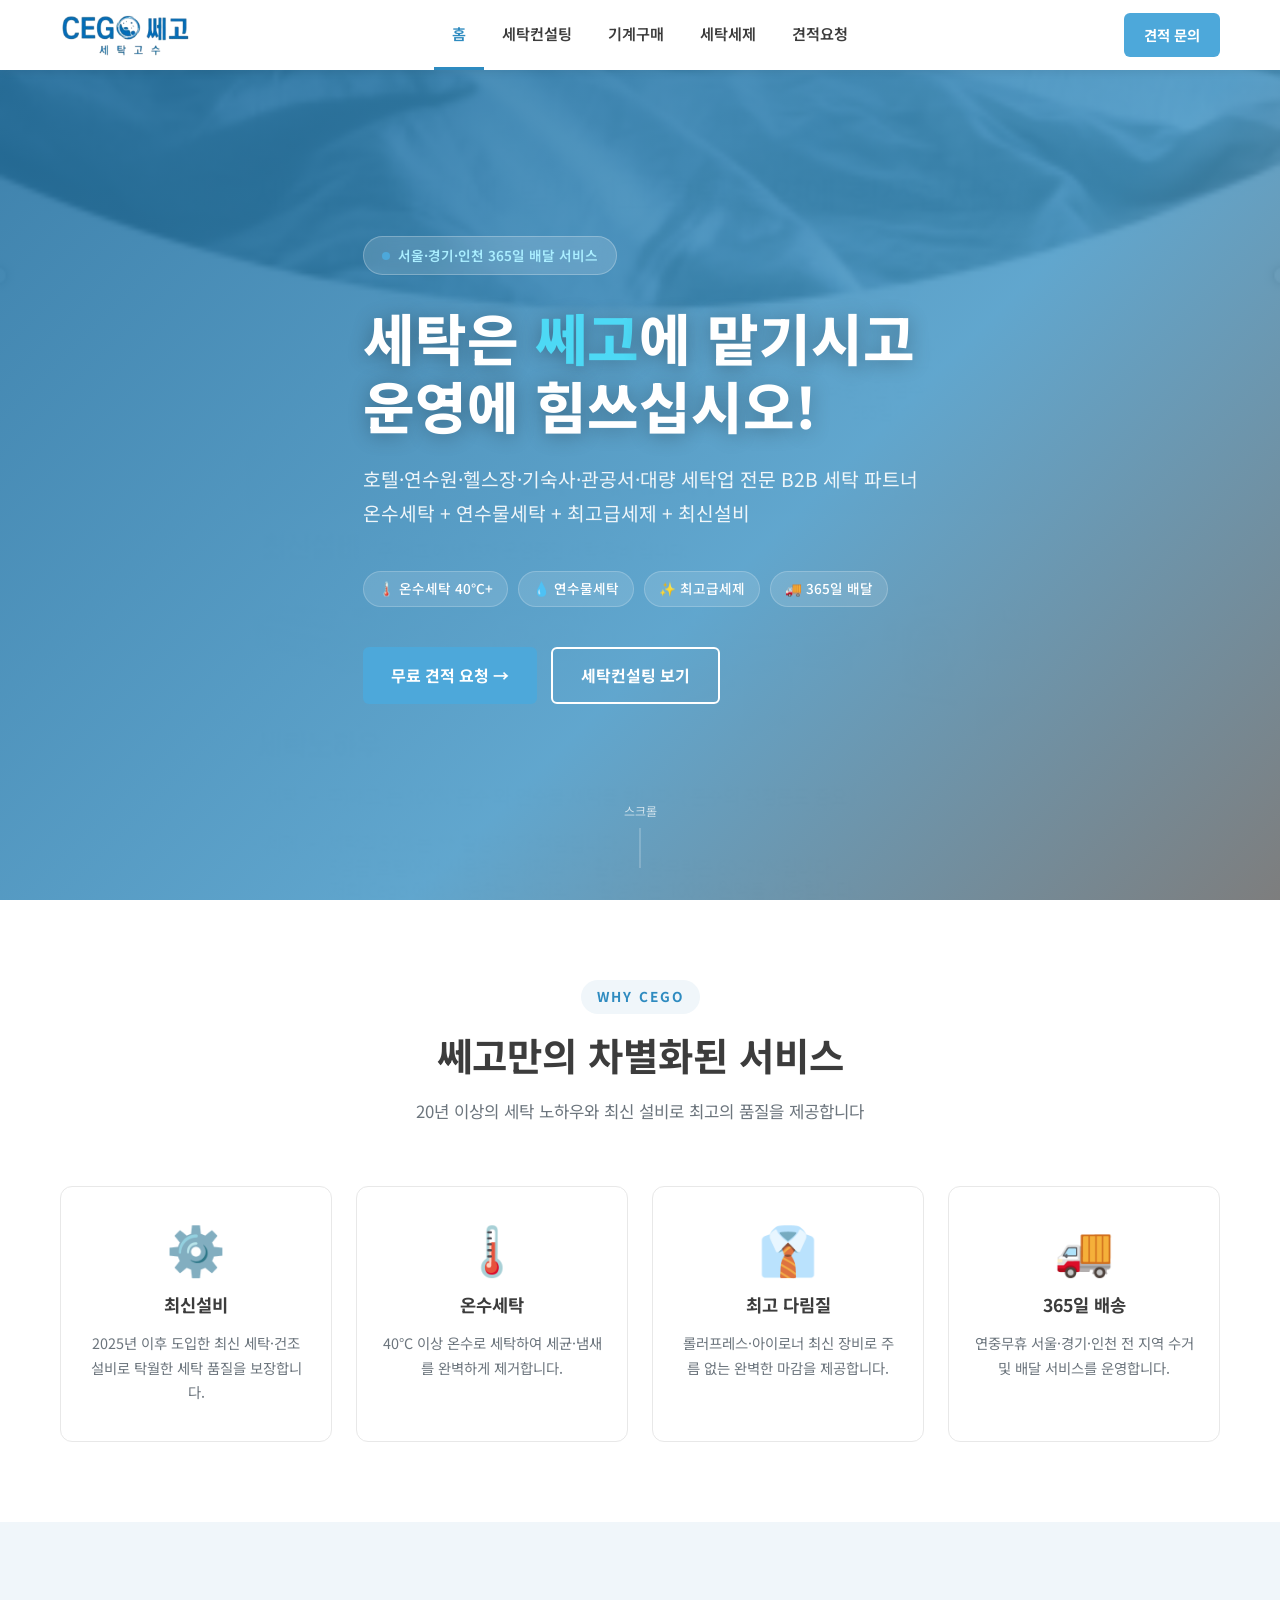
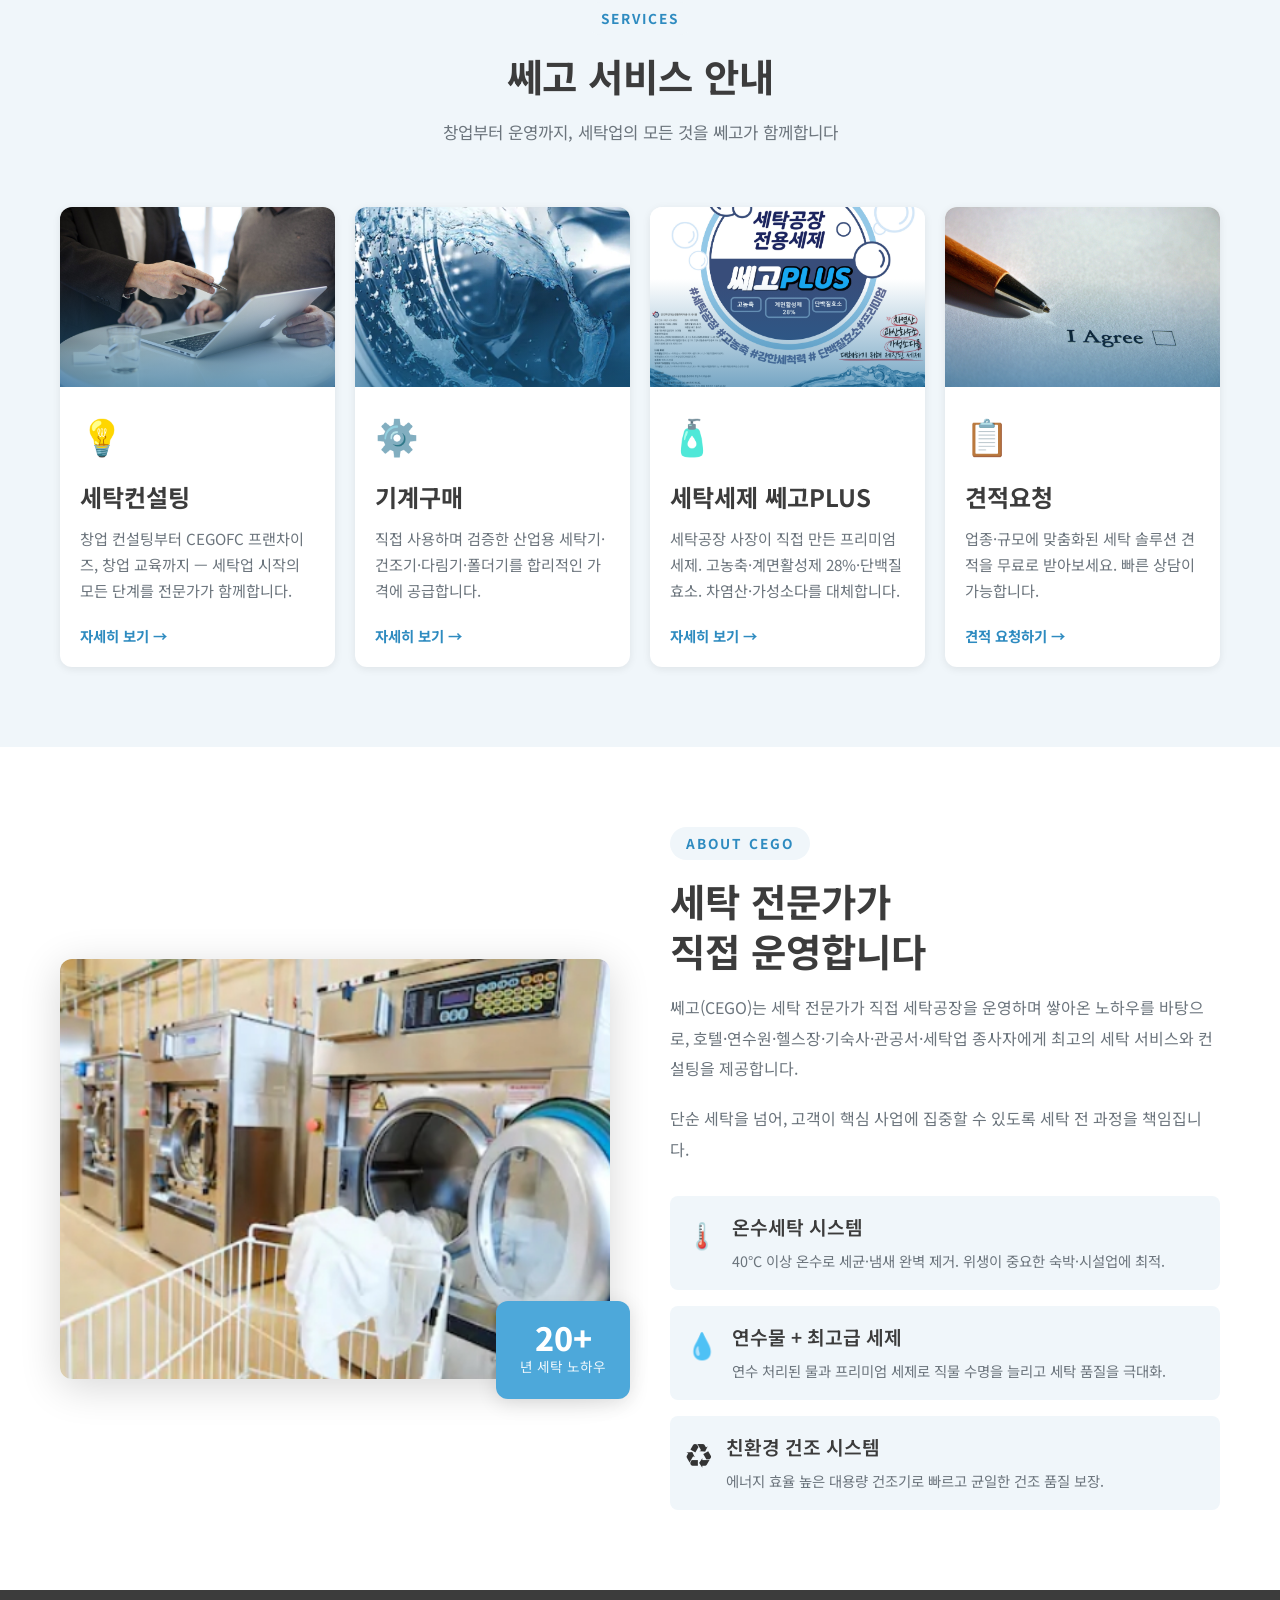
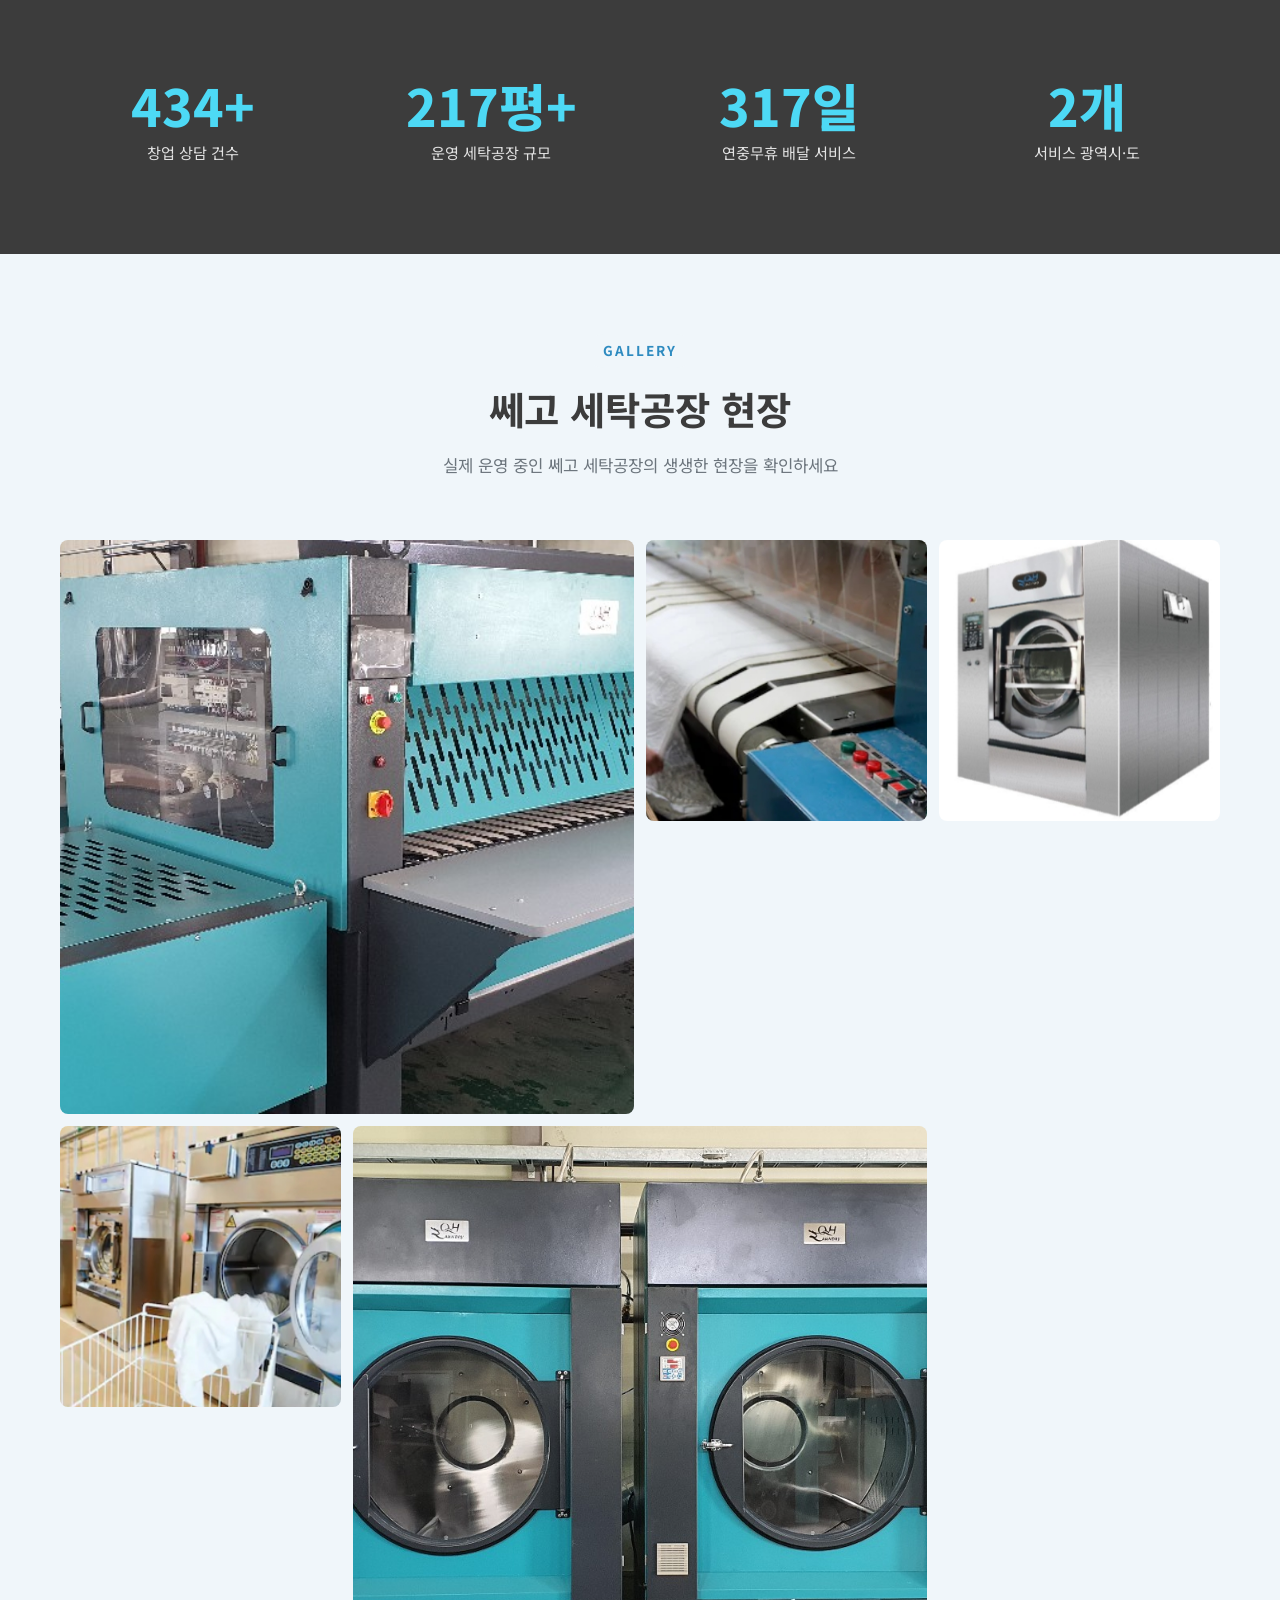
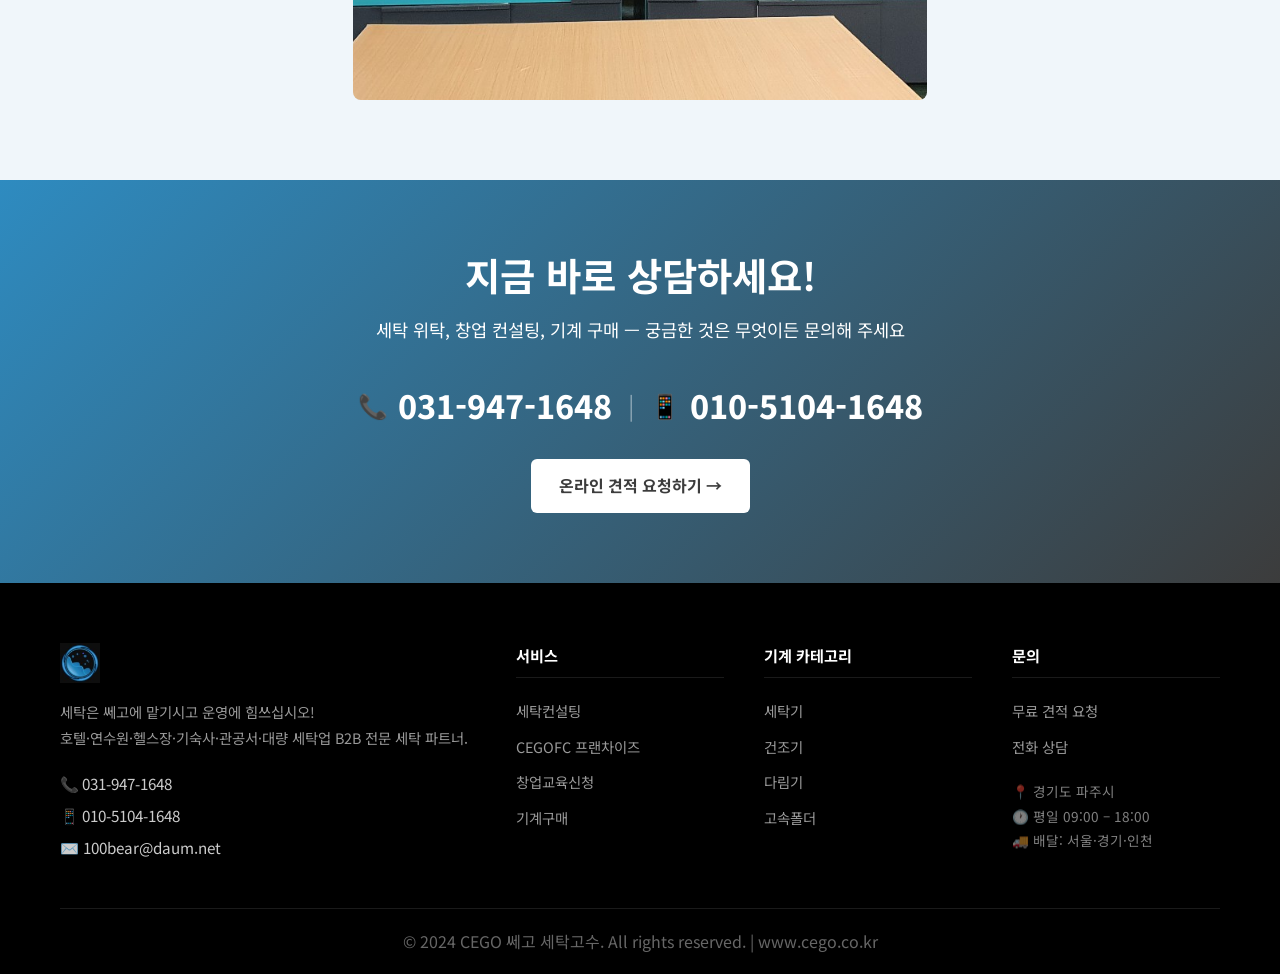
==== index.html @ bdae024c "fix: favicon → cego_logo_circle-removebg-preview.png 교체" ====
<!DOCTYPE html>
<html lang="ko">
<head>
  <link rel="icon" type="image/png" href="images/favicon.png">
  <link rel="apple-touch-icon" href="images/favicon.png">
  <meta charset="UTF-8">
  <meta name="viewport" content="width=device-width, initial-scale=1.0">
  <meta name="description" content="CEGO 쎄고 세탁고수 — 호텔·연수원·헬스장·기숙사·관공서·대량 세탁업 B2B 전문 세탁 서비스. 온수세탁, 연수물세탁, 최고급세제, 최신설비. 서울·경기·인천 배달.">
  <title>CEGO 쎄고 세탁고수 | B2B 세탁 전문 서비스</title>
  <link rel="preconnect" href="https://fonts.googleapis.com">
  <link rel="preconnect" href="https://fonts.gstatic.com" crossorigin>
  <link href="https://fonts.googleapis.com/css2?family=Noto+Sans+KR:wght@400;500;600;700;800&display=swap" rel="stylesheet">
  <link rel="stylesheet" href="assets/css/style.css">
</head>
<body>

  <!-- ===== 헤더 ===== -->
  <header class="header" role="banner">
    <div class="header-inner">
      <a href="index.html" class="header-logo" aria-label="CEGO 쎄고 세탁고수 홈으로">
        <img src="images/cego-logo-transparent.png" alt="CEGO 쎄고 세탁고수 로고">
      </a>
      <nav class="nav-desktop" role="navigation" aria-label="주요 메뉴">
        <a href="index.html" class="active">홈</a>
        <a href="consulting.html">세탁컨설팅</a>
        <a href="machines.html">기계구매</a>
        <a href="detergent.html">세탁세제</a>
        <a href="quote.html">견적요청</a>
      </nav>
      <a href="quote.html" class="btn btn-orange header-cta">견적 문의</a>
      <button class="hamburger" aria-label="메뉴 열기" aria-expanded="false" aria-controls="navMobile">
        <span></span><span></span><span></span>
      </button>
    </div>
    <nav class="nav-mobile" id="navMobile" role="navigation" aria-label="모바일 메뉴">
      <a href="index.html">🏠 홈</a>
      <a href="consulting.html">💡 세탁컨설팅</a>
      <a href="machines.html">⚙️ 기계구매</a>
      <a href="detergent.html">🧴 세탁세제</a>
      <a href="quote.html">📋 견적요청</a>
      <div class="nav-cta-mobile">
        <a href="tel:031-947-1648">📞 031-947-1648 전화 문의</a>
      </div>
    </nav>
  </header>

  <main>

    <!-- ===== 히어로 ===== -->
    <section class="hero" aria-label="메인 히어로">
      <img class="hero-bg" src="images/bg-factory.jpg" alt="CEGO 세탁공장 배경">
      <div class="hero-overlay"></div>
      <div class="container">
        <div class="hero-content">
          <div class="hero-badge">
            <span class="hero-badge-dot"></span>
            서울·경기·인천 365일 배달 서비스
          </div>
          <h1>세탁은 <em>쎄고</em>에 맡기시고<br>운영에 힘쓰십시오!</h1>
          <p class="hero-sub">호텔·연수원·헬스장·기숙사·관공서·대량 세탁업 전문 B2B 세탁 파트너<br>온수세탁 + 연수물세탁 + 최고급세제 + 최신설비</p>
          <div class="hero-tags">
            <span class="hero-tag">🌡️ 온수세탁 40°C+</span>
            <span class="hero-tag">💧 연수물세탁</span>
            <span class="hero-tag">✨ 최고급세제</span>
            <span class="hero-tag">🚚 365일 배달</span>
          </div>
          <div class="hero-btns">
            <a href="quote.html" class="btn btn-orange">무료 견적 요청 →</a>
            <a href="consulting.html" class="btn btn-outline">세탁컨설팅 보기</a>
          </div>
        </div>
      </div>
      <div class="hero-scroll" aria-hidden="true">스크롤</div>
    </section>

    <!-- ===== 특징 4가지 ===== -->
    <section class="features" aria-label="주요 특징">
      <div class="container">
        <div class="section-header fade-in">
          <span class="section-label">WHY CEGO</span>
          <h2 class="section-title">쎄고만의 차별화된 서비스</h2>
          <p class="section-desc">20년 이상의 세탁 노하우와 최신 설비로 최고의 품질을 제공합니다</p>
        </div>
        <div class="features-grid">
          <div class="feature-card fade-in delay-1">
            <div class="feature-icon">⚙️</div>
            <h3>최신설비</h3>
            <p>2025년 이후 도입한 최신 세탁·건조 설비로 탁월한 세탁 품질을 보장합니다.</p>
          </div>
          <div class="feature-card fade-in delay-2">
            <div class="feature-icon">🌡️</div>
            <h3>온수세탁</h3>
            <p>40°C 이상 온수로 세탁하여 세균·냄새를 완벽하게 제거합니다.</p>
          </div>
          <div class="feature-card fade-in delay-3">
            <div class="feature-icon">👔</div>
            <h3>최고 다림질</h3>
            <p>롤러프레스·아이로너 최신 장비로 주름 없는 완벽한 마감을 제공합니다.</p>
          </div>
          <div class="feature-card fade-in delay-4">
            <div class="feature-icon">🚚</div>
            <h3>365일 배송</h3>
            <p>연중무휴 서울·경기·인천 전 지역 수거 및 배달 서비스를 운영합니다.</p>
          </div>
        </div>
      </div>
    </section>

    <!-- ===== 서비스 3가지 ===== -->
    <section class="services" aria-label="주요 서비스">
      <div class="container">
        <div class="section-header fade-in">
          <span class="section-label">SERVICES</span>
          <h2 class="section-title">쎄고 서비스 안내</h2>
          <p class="section-desc">창업부터 운영까지, 세탁업의 모든 것을 쎄고가 함께합니다</p>
        </div>
        <div class="services-grid">
          <div class="service-card fade-in delay-1">
            <div class="service-card-img">
              <img src="images/consulting-3031678_1920.jpg" alt="세탁 창업 컨설팅 상담 장면">
              <div class="service-card-img-overlay"></div>
            </div>
            <div class="service-card-body">
              <div class="service-card-icon">💡</div>
              <h3>세탁컨설팅</h3>
              <p>창업 컨설팅부터 CEGOFC 프랜차이즈, 창업 교육까지 — 세탁업 시작의 모든 단계를 전문가가 함께합니다.</p>
              <a href="consulting.html" class="service-card-link">자세히 보기 →</a>
            </div>
          </div>
          <div class="service-card fade-in delay-2">
            <div class="service-card-img">
              <img src="images/washer-2.jpg" alt="업소용 세탁기 기계 구매">
              <div class="service-card-img-overlay"></div>
            </div>
            <div class="service-card-body">
              <div class="service-card-icon">⚙️</div>
              <h3>기계구매</h3>
              <p>직접 사용하며 검증한 산업용 세탁기·건조기·다림기·폴더기를 합리적인 가격에 공급합니다.</p>
              <a href="machines.html" class="service-card-link">자세히 보기 →</a>
            </div>
          </div>
          <div class="service-card fade-in delay-3">
            <div class="service-card-img">
              <img src="images/cego-plus-product.jpeg" alt="쎄고PLUS 세탁공장 전용 프리미엄 세제">
              <div class="service-card-img-overlay"></div>
            </div>
            <div class="service-card-body">
              <div class="service-card-icon">🧴</div>
              <h3>세탁세제 쎄고PLUS</h3>
              <p>세탁공장 사장이 직접 만든 프리미엄 세제. 고농축·계면활성제 28%·단백질효소. 차염산·가성소다를 대체합니다.</p>
              <a href="detergent.html" class="service-card-link">자세히 보기 →</a>
            </div>
          </div>
          <div class="service-card fade-in delay-1">
            <div class="service-card-img">
              <img src="images/agree-1728448_1920.jpg" alt="B2B 세탁 견적 문의 비즈니스 미팅">
              <div class="service-card-img-overlay"></div>
            </div>
            <div class="service-card-body">
              <div class="service-card-icon">📋</div>
              <h3>견적요청</h3>
              <p>업종·규모에 맞춤화된 세탁 솔루션 견적을 무료로 받아보세요. 빠른 상담이 가능합니다.</p>
              <a href="quote.html" class="service-card-link">견적 요청하기 →</a>
            </div>
          </div>
        </div>
      </div>
    </section>

    <!-- ===== ABOUT ===== -->
    <section class="about" aria-label="쎄고 소개">
      <div class="container">
        <div class="about-grid">
          <div class="about-img-wrap fade-in-left">
            <img src="images/washer-3.jpg" alt="CEGO 쎄고 세탁공장 내부 전경">
            <div class="about-img-badge">
              <strong>20+</strong>
              <span>년 세탁 노하우</span>
            </div>
          </div>
          <div class="about-content fade-in-right">
            <span class="section-label">ABOUT CEGO</span>
            <h2 class="section-title">세탁 전문가가<br>직접 운영합니다</h2>
            <p>쎄고(CEGO)는 세탁 전문가가 직접 세탁공장을 운영하며 쌓아온 노하우를 바탕으로, 호텔·연수원·헬스장·기숙사·관공서·세탁업 종사자에게 최고의 세탁 서비스와 컨설팅을 제공합니다.</p>
            <p>단순 세탁을 넘어, 고객이 핵심 사업에 집중할 수 있도록 세탁 전 과정을 책임집니다.</p>
            <div class="about-features">
              <div class="about-feature-item">
                <span class="icon">🌡️</span>
                <div>
                  <h4>온수세탁 시스템</h4>
                  <p>40°C 이상 온수로 세균·냄새 완벽 제거. 위생이 중요한 숙박·시설업에 최적.</p>
                </div>
              </div>
              <div class="about-feature-item">
                <span class="icon">💧</span>
                <div>
                  <h4>연수물 + 최고급 세제</h4>
                  <p>연수 처리된 물과 프리미엄 세제로 직물 수명을 늘리고 세탁 품질을 극대화.</p>
                </div>
            </div>
              <div class="about-feature-item">
                <span class="icon">♻️</span>
                <div>
                  <h4>친환경 건조 시스템</h4>
                  <p>에너지 효율 높은 대용량 건조기로 빠르고 균일한 건조 품질 보장.</p>
                </div>
              </div>
            </div>
          </div>
        </div>
      </div>
    </section>

    <!-- ===== 통계 ===== -->
    <section class="stats" aria-label="쎄고 실적">
      <div class="container">
        <div class="stats-grid">
          <div class="stat-item fade-in delay-1">
            <div class="stat-number" data-target="500" data-suffix="+">0+</div>
            <div class="stat-label">창업 상담 건수</div>
          </div>
          <div class="stat-item fade-in delay-2">
            <div class="stat-number" data-target="250" data-suffix="평+">0평+</div>
            <div class="stat-label">운영 세탁공장 규모</div>
          </div>
          <div class="stat-item fade-in delay-3">
            <div class="stat-number" data-target="365" data-suffix="일">0일</div>
            <div class="stat-label">연중무휴 배달 서비스</div>
          </div>
          <div class="stat-item fade-in delay-4">
            <div class="stat-number" data-target="3" data-suffix="개">0개</div>
            <div class="stat-label">서비스 광역시·도</div>
          </div>
        </div>
      </div>
    </section>

    <!-- ===== 갤러리 ===== -->
    <section class="gallery" aria-label="세탁공장 갤러리">
      <div class="container">
        <div class="section-header fade-in">
          <span class="section-label">GALLERY</span>
          <h2 class="section-title">쎄고 세탁공장 현장</h2>
          <p class="section-desc">실제 운영 중인 쎄고 세탁공장의 생생한 현장을 확인하세요</p>
        </div>
        <div class="gallery-grid">
          <div class="gallery-item wide fade-in delay-1">
            <img src="images/KakaoTalk_Photo_2026-04-23-10-50-04-004.jpeg" alt="쎄고 세탁공장 현장 사진 1">
            <div class="gallery-item-overlay"><span>🔍</span></div>
          </div>
          <div class="gallery-item fade-in delay-2">
            <img src="images/KakaoTalk_Photo_2026-04-23-10-50-04-001.jpeg" alt="쎄고 세탁공장 현장 사진 2">
            <div class="gallery-item-overlay"><span>🔍</span></div>
          </div>
          <div class="gallery-item fade-in delay-3">
            <img src="images/KakaoTalk_Photo_2026-04-23-10-50-04-002.jpeg" alt="쎄고 세탁공장 현장 사진 3">
            <div class="gallery-item-overlay"><span>🔍</span></div>
          </div>
          <div class="gallery-item fade-in delay-1">
            <img src="images/KakaoTalk_Photo_2026-04-23-10-50-04-003.jpeg" alt="쎄고 세탁공장 현장 사진 4">
            <div class="gallery-item-overlay"><span>🔍</span></div>
          </div>
          <div class="gallery-item wide fade-in delay-2">
            <img src="images/KakaoTalk_Photo_2026-04-23-10-50-04-005.jpeg" alt="쎄고 세탁공장 현장 사진 5">
            <div class="gallery-item-overlay"><span>🔍</span></div>
          </div>
        </div>
      </div>
    </section>

    <!-- ===== CTA 배너 ===== -->
    <section class="cta-banner" aria-label="전화 문의 배너">
      <div class="container">
        <h2 class="fade-in">지금 바로 상담하세요!</h2>
        <p class="fade-in delay-1">세탁 위탁, 창업 컨설팅, 기계 구매 — 궁금한 것은 무엇이든 문의해 주세요</p>
        <div class="cta-banner-btns fade-in delay-2">
          <a href="tel:031-947-1648" class="cta-phone">
            <span class="cta-phone-icon">📞</span>
            031-947-1648
          </a>
          <span style="color: rgba(255,255,255,0.4); font-size: 1.5rem; align-self: center;">|</span>
          <a href="tel:010-5104-1648" class="cta-phone">
            <span class="cta-phone-icon">📱</span>
            010-5104-1648
          </a>
        </div>
        <div style="margin-top: 28px;" class="fade-in delay-3">
          <a href="quote.html" class="btn btn-white">온라인 견적 요청하기 →</a>
        </div>
      </div>
    </section>

  </main>

  <!-- ===== 푸터 ===== -->
  <footer class="footer" role="contentinfo">
    <div class="container">
      <div class="footer-grid">
        <div class="footer-col">
          <div class="footer-logo-wrap">
            <img src="images/cego-black-log.jpg" alt="CEGO 쎄고 세탁고수 화이트 로고">
          </div>
          <p class="footer-desc">세탁은 쎄고에 맡기시고 운영에 힘쓰십시오!<br>호텔·연수원·헬스장·기숙사·관공서·대량 세탁업 B2B 전문 세탁 파트너.</p>
          <div class="footer-contact">
            <a href="tel:031-947-1648">📞 031-947-1648</a>
            <a href="tel:010-5104-1648">📱 010-5104-1648</a>
            <a href="mailto:100bear@daum.net">✉️ 100bear@daum.net</a>
          </div>
        </div>
        <div class="footer-col">
          <h4>서비스</h4>
          <ul>
            <li><a href="consulting.html">세탁컨설팅</a></li>
            <li><a href="consulting.html#franchise">CEGOFC 프랜차이즈</a></li>
            <li><a href="consulting.html#education">창업교육신청</a></li>
            <li><a href="machines.html">기계구매</a></li>
          </ul>
        </div>
        <div class="footer-col">
          <h4>기계 카테고리</h4>
          <ul>
            <li><a href="machines.html#washer">세탁기</a></li>
            <li><a href="machines.html#dryer">건조기</a></li>
            <li><a href="machines.html#ironer">다림기</a></li>
            <li><a href="machines.html#transfer">고속폴더</a></li>
          </ul>
        </div>
        <div class="footer-col">
          <h4>문의</h4>
          <ul>
            <li><a href="quote.html">무료 견적 요청</a></li>
            <li><a href="tel:031-947-1648">전화 상담</a></li>
          </ul>
          <div style="margin-top: 20px; font-size: 0.85rem; color: rgba(255,255,255,0.5); line-height: 1.8;">
            <div>📍 경기도 파주시</div>
            <div>🕐 평일 09:00 – 18:00</div>
            <div>🚚 배달: 서울·경기·인천</div>
          </div>
        </div>
      </div>
    </div>
    <div class="footer-bottom">
      <p>© 2024 CEGO 쎄고 세탁고수. All rights reserved. | <a href="http://www.cego.co.kr" style="color: rgba(255,255,255,0.4);">www.cego.co.kr</a></p>
    </div>
  </footer>

  <script src="assets/js/main.js"></script>
</body>
</html>
---- assets/css/style.css ----
/* ===== CSS 변수 ===== */
:root {
  --primary: #2E8BC0;
  --primary-dark: #1B6A9C;
  --navy: #3C3C3C;
  --navy-dark: #2D2D2D;
  --light-bg: #F0F6FA;
  --orange: #4DA8DA;
  --orange-dark: #2E8BC0;
  --white: #FFFFFF;
  --gray-100: #F5F5F5;
  --gray-200: #E8E8E8;
  --gray-400: #AAAAAA;
  --gray-600: #6C757D;
  --gray-800: #3C3C3C;
  --text: #333333;
  --shadow-sm: 0 2px 8px rgba(0,0,0,0.08);
  --shadow-md: 0 4px 20px rgba(0,0,0,0.12);
  --shadow-lg: 0 8px 40px rgba(0,0,0,0.16);
  --radius: 12px;
  --radius-sm: 8px;
  --transition: 0.3s ease;
}

/* ===== 리셋 & 기본 ===== */
*, *::before, *::after {
  box-sizing: border-box;
  margin: 0;
  padding: 0;
}

html {
  scroll-behavior: smooth;
  -webkit-text-size-adjust: 100%;
}

body {
  font-family: 'Noto Sans KR', sans-serif;
  color: var(--text);
  line-height: 1.6;
  font-size: 16px;
  overflow-x: hidden;
}

img {
  max-width: 100%;
  height: auto;
  display: block;
}

a {
  color: inherit;
  text-decoration: none;
}

ul { list-style: none; }

/* ===== 컨테이너 ===== */
.container {
  max-width: 1200px;
  margin: 0 auto;
  padding: 0 20px;
}

/* ===== 타이포그래피 ===== */
h1 { font-size: clamp(2rem, 5vw, 3.5rem); font-weight: 800; line-height: 1.2; }
h2 { font-size: clamp(1.6rem, 3.5vw, 2.4rem); font-weight: 700; line-height: 1.3; }
h3 { font-size: clamp(1.1rem, 2.5vw, 1.5rem); font-weight: 700; }
h4 { font-size: clamp(1rem, 2vw, 1.2rem); font-weight: 600; }
p { font-size: clamp(0.9rem, 1.8vw, 1rem); }

/* ===== 버튼 ===== */
.btn {
  display: inline-flex;
  align-items: center;
  justify-content: center;
  gap: 8px;
  padding: 14px 28px;
  min-height: 48px;
  border-radius: 6px;
  font-size: 1rem;
  font-weight: 700;
  font-family: 'Noto Sans KR', sans-serif;
  cursor: pointer;
  border: none;
  transition: all var(--transition);
  white-space: nowrap;
  text-decoration: none;
}

.btn-primary {
  background: var(--primary);
  color: var(--white);
}
.btn-primary:hover {
  background: var(--primary-dark);
  transform: translateY(-2px);
  box-shadow: 0 6px 20px rgba(0,174,207,0.4);
}

.btn-orange {
  background: var(--orange);
  color: var(--white);
}
.btn-orange:hover {
  background: var(--orange-dark);
  transform: translateY(-2px);
  box-shadow: 0 6px 20px rgba(247,127,0,0.4);
}

.btn-outline {
  background: transparent;
  color: var(--white);
  border: 2px solid var(--white);
}
.btn-outline:hover {
  background: var(--white);
  color: var(--navy);
  transform: translateY(-2px);
}

.btn-white {
  background: var(--white);
  color: var(--navy);
}
.btn-white:hover {
  background: var(--light-bg);
  transform: translateY(-2px);
}

/* ===== 섹션 공통 ===== */
section {
  padding: 80px 0;
}

.section-header {
  text-align: center;
  margin-bottom: 60px;
}

.section-label {
  display: inline-block;
  background: var(--light-bg);
  color: var(--primary);
  font-size: 0.85rem;
  font-weight: 700;
  letter-spacing: 2px;
  text-transform: uppercase;
  padding: 6px 16px;
  border-radius: 20px;
  margin-bottom: 16px;
}

.section-title {
  color: var(--navy);
  margin-bottom: 16px;
}

.section-desc {
  color: var(--gray-600);
  max-width: 600px;
  margin: 0 auto;
  font-size: 1.05rem;
  line-height: 1.8;
}

/* ===== 페이지 히어로 (내부 페이지) ===== */
.page-hero {
  padding: 120px 0 60px;
  position: relative;
  overflow: hidden;
  min-height: 320px;
  display: flex;
  align-items: center;
}

.page-hero-bg {
  position: absolute;
  inset: 0;
  width: 100%;
  height: 100%;
  object-fit: cover;
  object-position: center;
}

.page-hero-overlay {
  position: absolute;
  inset: 0;
  background: linear-gradient(135deg, rgba(27,106,156,0.88) 0%, rgba(46,139,192,0.75) 100%);
}

.page-hero-content {
  position: relative;
  z-index: 1;
  color: var(--white);
}

.page-hero h1 {
  font-size: clamp(1.8rem, 4vw, 2.8rem);
  font-weight: 800;
  margin-bottom: 16px;
}

.page-hero p {
  font-size: clamp(1rem, 2vw, 1.2rem);
  opacity: 0.9;
  max-width: 560px;
}

/* ===== 헤더 ===== */
.header {
  position: fixed;
  top: 0;
  left: 0;
  right: 0;
  z-index: 1000;
  background: var(--white);
  box-shadow: var(--shadow-sm);
  transition: all var(--transition);
}

.header-inner {
  display: flex;
  align-items: center;
  justify-content: space-between;
  height: 70px;
  padding: 0 20px;
  max-width: 1200px;
  margin: 0 auto;
}

.header-logo {
  display: flex;
  align-items: center;
  gap: 10px;
  flex-shrink: 0;
}

.header-logo img {
  height: 44px;
  width: auto;
  object-fit: contain;
}

.header-logo-text {
  font-size: 1.1rem;
  font-weight: 800;
  color: var(--navy);
  line-height: 1.2;
}

.header-logo-text span {
  display: block;
  font-size: 0.7rem;
  font-weight: 500;
  color: var(--gray-600);
}

/* 데스크탑 nav */
.nav-desktop {
  display: flex;
  align-items: center;
  gap: 0;
}

.nav-desktop a {
  display: flex;
  align-items: center;
  height: 70px;
  padding: 0 18px;
  font-size: 0.95rem;
  font-weight: 600;
  color: var(--navy);
  border-bottom: 3px solid transparent;
  transition: all var(--transition);
  white-space: nowrap;
}

.nav-desktop a:hover,
.nav-desktop a.active {
  color: var(--primary);
  border-bottom-color: var(--primary);
}

.header-cta {
  margin-left: 16px;
  padding: 10px 20px;
  min-height: 44px;
  font-size: 0.9rem;
}

/* 햄버거 */
.hamburger {
  display: none;
  flex-direction: column;
  justify-content: center;
  gap: 5px;
  width: 44px;
  height: 44px;
  cursor: pointer;
  background: none;
  border: none;
  padding: 6px;
  border-radius: var(--radius-sm);
  transition: background var(--transition);
}

.hamburger:hover {
  background: var(--light-bg);
}

.hamburger span {
  display: block;
  width: 24px;
  height: 2px;
  background: var(--navy);
  border-radius: 2px;
  transition: all 0.3s ease;
  transform-origin: center;
}

.hamburger.open span:nth-child(1) {
  transform: translateY(7px) rotate(45deg);
}
.hamburger.open span:nth-child(2) {
  opacity: 0;
  transform: scaleX(0);
}
.hamburger.open span:nth-child(3) {
  transform: translateY(-7px) rotate(-45deg);
}

/* 모바일 nav 드롭다운 */
.nav-mobile {
  display: none;
  position: absolute;
  top: 70px;
  left: 0;
  right: 0;
  background: var(--white);
  box-shadow: var(--shadow-md);
  border-top: 1px solid var(--gray-200);
  overflow: hidden;
  max-height: 0;
  transition: max-height 0.35s ease;
}

.nav-mobile.open {
  max-height: 400px;
}

.nav-mobile a {
  display: flex;
  align-items: center;
  height: 54px;
  padding: 0 24px;
  font-size: 1rem;
  font-weight: 600;
  color: var(--navy);
  border-bottom: 1px solid var(--gray-100);
  transition: background var(--transition);
}

.nav-mobile a:hover {
  background: var(--light-bg);
  color: var(--primary);
}

.nav-mobile .nav-cta-mobile {
  display: flex;
  padding: 16px 24px;
}

.nav-mobile .nav-cta-mobile a {
  flex: 1;
  height: 48px;
  background: var(--orange);
  color: var(--white);
  border-radius: 6px;
  justify-content: center;
  border-bottom: none;
}

/* ===== HERO ===== */
.hero {
  position: relative;
  min-height: 100svh;
  min-height: 100vh;
  display: flex;
  align-items: center;
  overflow: hidden;
}

.hero-bg {
  position: absolute;
  inset: 0;
  width: 100%;
  height: 100%;
  object-fit: cover;
  object-position: center;
}

.hero-overlay {
  position: absolute;
  inset: 0;
  background: linear-gradient(135deg, rgba(27,106,156,0.85) 0%, rgba(46,139,192,0.75) 60%, rgba(60,60,60,0.65) 100%);
}

.hero-content {
  position: relative;
  z-index: 1;
  color: var(--white);
  max-width: 700px;
  padding: 100px 0 60px;
}

.hero-badge {
  display: inline-flex;
  align-items: center;
  gap: 8px;
  background: rgba(255,255,255,0.15);
  backdrop-filter: blur(10px);
  border: 1px solid rgba(255,255,255,0.25);
  padding: 8px 18px;
  border-radius: 50px;
  font-size: 0.85rem;
  font-weight: 600;
  margin-bottom: 28px;
  color: #AAEEFF;
}

.hero-badge-dot {
  width: 8px;
  height: 8px;
  background: var(--orange);
  border-radius: 50%;
  animation: pulse 2s infinite;
}

@keyframes pulse {
  0%, 100% { opacity: 1; transform: scale(1); }
  50% { opacity: 0.6; transform: scale(1.3); }
}

.hero h1 {
  margin-bottom: 24px;
  text-shadow: 0 2px 20px rgba(0,0,0,0.3);
}

.hero h1 em {
  font-style: normal;
  color: #4DD9F5;
}

.hero-sub {
  font-size: clamp(1rem, 2vw, 1.2rem);
  opacity: 0.9;
  margin-bottom: 40px;
  line-height: 1.8;
}

.hero-tags {
  display: flex;
  flex-wrap: wrap;
  gap: 10px;
  margin-bottom: 40px;
}

.hero-tag {
  background: rgba(255,255,255,0.12);
  border: 1px solid rgba(255,255,255,0.2);
  color: var(--white);
  padding: 6px 14px;
  border-radius: 20px;
  font-size: 0.85rem;
  font-weight: 500;
}

.hero-btns {
  display: flex;
  flex-wrap: wrap;
  gap: 14px;
}

.hero-scroll {
  position: absolute;
  bottom: 32px;
  left: 50%;
  transform: translateX(-50%);
  z-index: 2;
  display: flex;
  flex-direction: column;
  align-items: center;
  gap: 8px;
  color: rgba(255,255,255,0.7);
  font-size: 0.75rem;
  animation: bounce 2s infinite;
}

.hero-scroll::after {
  content: '';
  display: block;
  width: 1px;
  height: 40px;
  background: rgba(255,255,255,0.4);
  margin: 0 auto;
}

@keyframes bounce {
  0%, 100% { transform: translateX(-50%) translateY(0); }
  50% { transform: translateX(-50%) translateY(8px); }
}

/* ===== FEATURES ===== */
.features {
  background: var(--white);
}

.features-grid {
  display: grid;
  grid-template-columns: repeat(4, 1fr);
  gap: 24px;
}

.feature-card {
  background: var(--white);
  border: 1px solid var(--gray-200);
  border-radius: var(--radius);
  padding: 36px 24px;
  text-align: center;
  transition: all var(--transition);
  position: relative;
  overflow: hidden;
}

.feature-card::before {
  content: '';
  position: absolute;
  top: 0;
  left: 0;
  right: 0;
  height: 4px;
  background: var(--primary);
  transform: scaleX(0);
  transition: transform var(--transition);
}

.feature-card:hover {
  transform: translateY(-6px);
  box-shadow: var(--shadow-lg);
  border-color: transparent;
}

.feature-card:hover::before {
  transform: scaleX(1);
}

.feature-icon {
  font-size: 3rem;
  margin-bottom: 20px;
  line-height: 1;
}

.feature-card h3 {
  color: var(--navy);
  margin-bottom: 12px;
  font-size: 1.1rem;
}

.feature-card p {
  color: var(--gray-600);
  font-size: 0.9rem;
  line-height: 1.7;
}

/* ===== SERVICES ===== */
.services {
  background: var(--light-bg);
}

.services-grid {
  display: grid;
  grid-template-columns: repeat(4, 1fr);
  gap: 20px;
}

.service-card {
  background: var(--white);
  border-radius: var(--radius);
  overflow: hidden;
  box-shadow: var(--shadow-sm);
  transition: all var(--transition);
  display: flex;
  flex-direction: column;
}

.service-card:hover {
  transform: translateY(-8px);
  box-shadow: var(--shadow-lg);
}

.service-card-img {
  height: 180px;
  overflow: hidden;
  position: relative;
}

.service-card-img img {
  width: 100%;
  height: 100%;
  object-fit: cover;
  transition: transform 0.6s ease;
}

.service-card:hover .service-card-img img {
  transform: scale(1.08);
}

.service-card-img-overlay {
  position: absolute;
  inset: 0;
  background: linear-gradient(to top, rgba(27,106,156,0.6) 0%, transparent 60%);
}

.service-card-body {
  padding: 20px;
  flex: 1;
  display: flex;
  flex-direction: column;
}

.service-card-icon {
  font-size: 2.2rem;
  margin-bottom: 14px;
}

.service-card h3 {
  color: var(--navy);
  margin-bottom: 10px;
}

.service-card p {
  color: var(--gray-600);
  font-size: 0.95rem;
  line-height: 1.7;
  flex: 1;
  margin-bottom: 20px;
}

.service-card-link {
  display: inline-flex;
  align-items: center;
  gap: 6px;
  color: var(--primary);
  font-weight: 700;
  font-size: 0.9rem;
  transition: gap var(--transition);
  margin-top: auto;
}

.service-card-link:hover {
  gap: 12px;
}

/* ===== ABOUT ===== */
.about {
  background: var(--white);
}

.about-grid {
  display: grid;
  grid-template-columns: 1fr 1fr;
  gap: 60px;
  align-items: center;
}

.about-img-wrap {
  position: relative;
}

.about-img-wrap img {
  width: 100%;
  height: 420px;
  object-fit: cover;
  border-radius: var(--radius);
  box-shadow: var(--shadow-lg);
}

.about-img-badge {
  position: absolute;
  bottom: -20px;
  right: -20px;
  background: var(--orange);
  color: var(--white);
  padding: 20px 24px;
  border-radius: var(--radius);
  text-align: center;
  box-shadow: var(--shadow-md);
}

.about-img-badge strong {
  display: block;
  font-size: 2rem;
  font-weight: 800;
  line-height: 1;
}

.about-img-badge span {
  font-size: 0.85rem;
  opacity: 0.9;
}

.about-content .section-label { text-align: left; }
.about-content .section-title { text-align: left; }

.about-content p {
  color: var(--gray-600);
  line-height: 1.9;
  margin-bottom: 20px;
}

.about-features {
  margin-top: 32px;
  display: flex;
  flex-direction: column;
  gap: 16px;
}

.about-feature-item {
  display: flex;
  align-items: flex-start;
  gap: 14px;
  padding: 16px;
  background: var(--light-bg);
  border-radius: var(--radius-sm);
}

.about-feature-item .icon {
  font-size: 1.6rem;
  flex-shrink: 0;
  margin-top: 2px;
}

.about-feature-item h4 {
  color: var(--navy);
  margin-bottom: 4px;
}

.about-feature-item p {
  margin: 0;
  font-size: 0.9rem;
  color: var(--gray-600);
}

/* ===== STATS ===== */
.stats {
  background: var(--navy);
  color: var(--white);
  padding: 70px 0;
}

.stats-grid {
  display: grid;
  grid-template-columns: repeat(4, 1fr);
  gap: 32px;
  text-align: center;
}

.stat-item {
  padding: 20px;
}

.stat-number {
  font-size: clamp(2.2rem, 4vw, 3.5rem);
  font-weight: 800;
  color: #4DD9F5;
  line-height: 1;
  margin-bottom: 8px;
}

.stat-suffix {
  font-size: clamp(1.2rem, 2vw, 1.8rem);
  color: var(--orange);
}

.stat-label {
  font-size: 0.95rem;
  opacity: 0.85;
  margin-top: 6px;
}

.stat-divider {
  width: 1px;
  background: rgba(255,255,255,0.1);
  display: none;
}

/* ===== GALLERY ===== */
.gallery {
  background: var(--light-bg);
}

.gallery-grid {
  display: grid;
  grid-template-columns: repeat(4, 1fr);
  gap: 12px;
}

.gallery-item {
  aspect-ratio: 1;
  overflow: hidden;
  border-radius: var(--radius-sm);
  cursor: pointer;
  position: relative;
}

.gallery-item img {
  width: 100%;
  height: 100%;
  object-fit: cover;
  transition: transform 0.5s ease;
}

.gallery-item:hover img {
  transform: scale(1.1);
}

.gallery-item-overlay {
  position: absolute;
  inset: 0;
  background: rgba(0,174,207,0.0);
  display: flex;
  align-items: center;
  justify-content: center;
  transition: background var(--transition);
}

.gallery-item:hover .gallery-item-overlay {
  background: rgba(0,174,207,0.5);
}

.gallery-item-overlay span {
  color: var(--white);
  font-size: 2rem;
  opacity: 0;
  transition: opacity var(--transition);
}

.gallery-item:hover .gallery-item-overlay span {
  opacity: 1;
}

.gallery-item.wide {
  grid-column: span 2;
}

.gallery-item.tall {
  grid-row: span 2;
}

/* ===== CTA BANNER ===== */
.cta-banner {
  background: linear-gradient(135deg, var(--primary) 0%, var(--navy) 100%);
  color: var(--white);
  padding: 70px 0;
  text-align: center;
}

.cta-banner h2 {
  color: var(--white);
  margin-bottom: 16px;
}

.cta-banner p {
  opacity: 0.9;
  font-size: 1.1rem;
  margin-bottom: 36px;
}

.cta-banner-btns {
  display: flex;
  flex-wrap: wrap;
  gap: 16px;
  justify-content: center;
  align-items: center;
}

.cta-phone {
  display: inline-flex;
  align-items: center;
  gap: 10px;
  font-size: clamp(1.4rem, 3vw, 2rem);
  font-weight: 800;
  color: var(--white);
  transition: opacity var(--transition);
}

.cta-phone:hover { opacity: 0.85; }

.cta-phone-icon {
  font-size: 1.5rem;
  animation: ring 2s ease infinite;
}

@keyframes ring {
  0%, 100% { transform: rotate(0deg); }
  10% { transform: rotate(15deg); }
  20% { transform: rotate(-15deg); }
  30% { transform: rotate(10deg); }
  40% { transform: rotate(-10deg); }
  50% { transform: rotate(0deg); }
}

/* ===== FOOTER ===== */
.footer {
  background: #000000;
  color: rgba(255,255,255,0.85);
  padding: 60px 0 0;
}

.footer-grid {
  display: grid;
  grid-template-columns: 2fr 1fr 1fr 1fr;
  gap: 40px;
  padding-bottom: 40px;
  border-bottom: 1px solid rgba(255,255,255,0.1);
}

.footer-logo-wrap {
  display: flex;
  align-items: center;
  gap: 10px;
  margin-bottom: 16px;
}

.footer-logo-wrap img {
  height: 40px;
  width: auto;
  object-fit: contain;
}

.footer-brand-name {
  font-size: 1.1rem;
  font-weight: 800;
  color: var(--white);
}

.footer-brand-name span {
  display: block;
  font-size: 0.7rem;
  font-weight: 400;
  color: rgba(255,255,255,0.5);
}

.footer-desc {
  font-size: 0.9rem;
  line-height: 1.8;
  color: rgba(255,255,255,0.6);
  margin-bottom: 20px;
}

.footer-contact a {
  display: flex;
  align-items: center;
  gap: 8px;
  color: rgba(255,255,255,0.8);
  font-size: 0.95rem;
  margin-bottom: 8px;
  transition: color var(--transition);
}

.footer-contact a:hover { color: var(--primary); }

.footer-col h4 {
  color: var(--white);
  font-size: 0.95rem;
  font-weight: 700;
  margin-bottom: 20px;
  padding-bottom: 10px;
  border-bottom: 1px solid rgba(255,255,255,0.1);
}

.footer-col ul li {
  margin-bottom: 10px;
}

.footer-col ul li a {
  color: rgba(255,255,255,0.6);
  font-size: 0.9rem;
  transition: color var(--transition);
}

.footer-col ul li a:hover {
  color: var(--primary);
}

.footer-bottom {
  text-align: center;
  padding: 20px;
  font-size: 0.85rem;
  color: rgba(255,255,255,0.4);
}

/* ===== CONSULTING 페이지 ===== */
.consulting-services {
  background: var(--white);
}

.consulting-grid {
  display: grid;
  grid-template-columns: repeat(3, 1fr);
  gap: 28px;
}

.consulting-card {
  border: 1px solid var(--gray-200);
  border-radius: var(--radius);
  overflow: hidden;
  transition: all var(--transition);
}

.consulting-card:hover {
  transform: translateY(-6px);
  box-shadow: var(--shadow-lg);
  border-color: var(--primary);
}

.consulting-card-img {
  height: 200px;
  overflow: hidden;
}

.consulting-card-img img {
  width: 100%;
  height: 100%;
  object-fit: cover;
  transition: transform 0.6s ease;
}

.consulting-card:hover .consulting-card-img img {
  transform: scale(1.08);
}

.consulting-card-body {
  padding: 28px;
}

.consulting-card-num {
  font-size: 2.5rem;
  font-weight: 800;
  color: var(--gray-200);
  line-height: 1;
  margin-bottom: 12px;
}

.consulting-card h3 {
  color: var(--navy);
  margin-bottom: 12px;
}

.consulting-card p {
  color: var(--gray-600);
  font-size: 0.9rem;
  line-height: 1.7;
  margin-bottom: 20px;
}

.consulting-card ul {
  display: flex;
  flex-direction: column;
  gap: 8px;
}

.consulting-card ul li {
  display: flex;
  align-items: center;
  gap: 8px;
  font-size: 0.9rem;
  color: var(--gray-800);
}

.consulting-card ul li::before {
  content: '✓';
  color: var(--primary);
  font-weight: 700;
  flex-shrink: 0;
}

/* 컨설팅 프로세스 */
.process {
  background: var(--light-bg);
}

.process-steps {
  display: flex;
  align-items: flex-start;
  gap: 0;
  position: relative;
}

.process-steps::before {
  content: '';
  position: absolute;
  top: 32px;
  left: calc(100% / 12);
  right: calc(100% / 12);
  height: 2px;
  background: var(--gray-200);
  z-index: 0;
}

.process-step {
  flex: 1;
  text-align: center;
  padding: 0 10px;
  position: relative;
  z-index: 1;
}

.process-step-num {
  width: 64px;
  height: 64px;
  background: var(--white);
  border: 3px solid var(--primary);
  border-radius: 50%;
  display: flex;
  align-items: center;
  justify-content: center;
  font-size: 1.3rem;
  font-weight: 800;
  color: var(--primary);
  margin: 0 auto 16px;
  box-shadow: var(--shadow-sm);
}

.process-step h4 {
  color: var(--navy);
  margin-bottom: 6px;
  font-size: 0.95rem;
}

.process-step p {
  font-size: 0.8rem;
  color: var(--gray-600);
  line-height: 1.5;
}

/* ===== MACHINES 페이지 ===== */
.machines-section {
  background: var(--white);
}

.machines-grid {
  display: grid;
  grid-template-columns: repeat(2, 1fr);
  gap: 32px;
}

.machine-card {
  border-radius: var(--radius);
  overflow: hidden;
  box-shadow: var(--shadow-sm);
  border: 1px solid var(--gray-200);
  transition: all var(--transition);
}

.machine-card:hover {
  transform: translateY(-6px);
  box-shadow: var(--shadow-lg);
  border-color: transparent;
}

.machine-card-img {
  height: 260px;
  overflow: hidden;
  position: relative;
}

.machine-card-img img {
  width: 100%;
  height: 100%;
  object-fit: cover;
  transition: transform 0.6s ease;
}

.machine-card:hover .machine-card-img img {
  transform: scale(1.06);
}

.machine-card-badge {
  position: absolute;
  top: 16px;
  left: 16px;
  background: var(--primary);
  color: var(--white);
  font-size: 0.8rem;
  font-weight: 700;
  padding: 5px 12px;
  border-radius: 20px;
}

.machine-card-body {
  padding: 28px;
}

.machine-card h3 {
  color: var(--navy);
  margin-bottom: 8px;
}

.machine-card-sub {
  color: var(--primary);
  font-size: 0.9rem;
  font-weight: 600;
  margin-bottom: 14px;
}

.machine-card p {
  color: var(--gray-600);
  font-size: 0.9rem;
  line-height: 1.7;
  margin-bottom: 20px;
}

.machine-specs {
  display: flex;
  flex-wrap: wrap;
  gap: 8px;
}

.machine-spec-tag {
  background: var(--light-bg);
  color: var(--navy);
  font-size: 0.8rem;
  font-weight: 600;
  padding: 5px 12px;
  border-radius: 20px;
}

/* 구매 장점 */
.machine-advantages {
  background: var(--light-bg);
}

.advantages-grid {
  display: grid;
  grid-template-columns: repeat(3, 1fr);
  gap: 24px;
}

.advantage-card {
  background: var(--white);
  border-radius: var(--radius);
  padding: 32px 24px;
  text-align: center;
  box-shadow: var(--shadow-sm);
  transition: all var(--transition);
}

.advantage-card:hover {
  transform: translateY(-4px);
  box-shadow: var(--shadow-md);
}

.advantage-icon {
  font-size: 2.8rem;
  margin-bottom: 16px;
}

.advantage-card h3 {
  color: var(--navy);
  margin-bottom: 10px;
  font-size: 1.05rem;
}

.advantage-card p {
  color: var(--gray-600);
  font-size: 0.9rem;
  line-height: 1.7;
}

/* ===== QUOTE 페이지 ===== */
.quote-section {
  background: var(--light-bg);
}

.quote-layout {
  display: grid;
  grid-template-columns: 1fr 380px;
  gap: 40px;
  align-items: start;
}

.quote-form-wrap {
  background: var(--white);
  border-radius: var(--radius);
  padding: 40px;
  box-shadow: var(--shadow-sm);
}

.quote-form-wrap h2 {
  color: var(--navy);
  margin-bottom: 8px;
}

.quote-form-desc {
  color: var(--gray-600);
  margin-bottom: 32px;
}

.form-row {
  display: grid;
  grid-template-columns: 1fr 1fr;
  gap: 20px;
}

.form-group {
  margin-bottom: 20px;
}

.form-group label {
  display: block;
  font-size: 0.9rem;
  font-weight: 600;
  color: var(--navy);
  margin-bottom: 8px;
}

.form-group label .required {
  color: var(--orange);
  margin-left: 2px;
}

.form-control {
  width: 100%;
  padding: 14px 16px;
  border: 1.5px solid var(--gray-200);
  border-radius: var(--radius-sm);
  font-size: 1rem;
  font-family: 'Noto Sans KR', sans-serif;
  color: var(--text);
  background: var(--white);
  transition: border-color var(--transition), box-shadow var(--transition);
  -webkit-appearance: none;
  appearance: none;
}

.form-control:focus {
  outline: none;
  border-color: var(--primary);
  box-shadow: 0 0 0 3px rgba(0,174,207,0.15);
}

textarea.form-control {
  resize: vertical;
  min-height: 140px;
}

.form-submit {
  width: 100%;
  padding: 16px;
  font-size: 1.05rem;
}

/* 견적 사이드 카드 */
.quote-side-card {
  background: var(--navy);
  color: var(--white);
  border-radius: var(--radius);
  padding: 36px 28px;
  position: sticky;
  top: 90px;
}

.quote-side-card h3 {
  color: var(--white);
  margin-bottom: 8px;
}

.quote-side-card p {
  color: rgba(255,255,255,0.7);
  font-size: 0.9rem;
  margin-bottom: 28px;
  line-height: 1.7;
}

.contact-item {
  display: flex;
  align-items: center;
  gap: 14px;
  padding: 16px;
  background: rgba(255,255,255,0.08);
  border-radius: var(--radius-sm);
  margin-bottom: 12px;
  transition: background var(--transition);
}

.contact-item:hover {
  background: rgba(255,255,255,0.15);
}

.contact-item a {
  color: var(--white);
}

.contact-icon {
  font-size: 1.5rem;
  flex-shrink: 0;
}

.contact-item-label {
  font-size: 0.75rem;
  color: rgba(255,255,255,0.55);
  margin-bottom: 2px;
}

.contact-item-value {
  font-weight: 700;
  font-size: 1rem;
  color: var(--white);
}

.contact-item-value a {
  color: var(--white);
}

.quote-hours {
  margin-top: 24px;
  padding: 16px;
  background: rgba(0,174,207,0.2);
  border-radius: var(--radius-sm);
  border-left: 3px solid var(--primary);
}

.quote-hours p {
  margin: 0;
  font-size: 0.85rem;
  color: rgba(255,255,255,0.85);
}

/* ===== 스크롤 애니메이션 ===== */
.fade-in {
  opacity: 0;
  transform: translateY(30px);
  transition: opacity 0.7s ease, transform 0.7s ease;
}

.fade-in.visible {
  opacity: 1;
  transform: translateY(0);
}

.fade-in-left {
  opacity: 0;
  transform: translateX(-40px);
  transition: opacity 0.7s ease, transform 0.7s ease;
}

.fade-in-left.visible {
  opacity: 1;
  transform: translateX(0);
}

.fade-in-right {
  opacity: 0;
  transform: translateX(40px);
  transition: opacity 0.7s ease, transform 0.7s ease;
}

.fade-in-right.visible {
  opacity: 1;
  transform: translateX(0);
}

/* 딜레이 클래스 */
.delay-1 { transition-delay: 0.1s; }
.delay-2 { transition-delay: 0.2s; }
.delay-3 { transition-delay: 0.3s; }
.delay-4 { transition-delay: 0.4s; }

/* ===== 반응형 - 태블릿 (768px) ===== */
@media (max-width: 768px) {
  section { padding: 60px 0; }

  /* 헤더 */
  .nav-desktop { display: none; }
  .header-cta { display: none; }
  .hamburger { display: flex; }
  .nav-mobile { display: block; }

  /* 히어로 */
  .hero { min-height: 100svh; min-height: 100vh; }
  .hero-content { padding: 90px 0 80px; }
  .hero-btns { gap: 12px; }
  .hero-btns .btn { flex: 1; min-width: 140px; }

  /* 그리드들 */
  .features-grid { grid-template-columns: repeat(2, 1fr); gap: 16px; }
  .services-grid { grid-template-columns: repeat(2, 1fr); gap: 16px; }
  .about-grid { grid-template-columns: 1fr; gap: 40px; }
  .stats-grid { grid-template-columns: repeat(2, 1fr); gap: 24px; }
  .gallery-grid { grid-template-columns: repeat(3, 1fr); }
  .footer-grid { grid-template-columns: 1fr 1fr; gap: 32px; }
  .consulting-grid { grid-template-columns: 1fr; gap: 20px; }
  .machines-grid { grid-template-columns: 1fr; gap: 20px; }
  .advantages-grid { grid-template-columns: 1fr; gap: 16px; }
  .quote-layout { grid-template-columns: 1fr; }
  .form-row { grid-template-columns: 1fr; }

  /* 프로세스 */
  .process-steps {
    flex-direction: column;
    gap: 20px;
  }
  .process-steps::before { display: none; }
  .process-step { display: flex; align-items: flex-start; gap: 16px; text-align: left; padding: 0; }
  .process-step-num { margin: 0; flex-shrink: 0; width: 52px; height: 52px; font-size: 1.1rem; }

  /* about 이미지 배지 */
  .about-img-badge { right: 0; bottom: -10px; }
  .about-img-wrap img { height: 280px; }

  /* quote sticky 해제 */
  .quote-side-card { position: static; }

  /* 페이지 히어로 */
  .page-hero { padding: 100px 0 50px; min-height: 260px; }

  /* quote form */
  .quote-form-wrap { padding: 24px; }
}

/* ===== 반응형 - 모바일 소형 (480px) ===== */
@media (max-width: 480px) {
  section { padding: 48px 0; }
  .container { padding: 0 16px; }

  .header-inner { height: 60px; padding: 0 16px; }
  .header-logo img { height: 36px; }
  .nav-mobile { top: 60px; }

  h1 { font-size: 1.85rem; }
  h2 { font-size: 1.5rem; }

  .hero-content { padding: 80px 0 70px; }
  .hero-badge { font-size: 0.78rem; padding: 6px 14px; }
  .hero-sub { font-size: 0.95rem; }
  .hero-btns { flex-direction: column; }
  .hero-btns .btn { width: 100%; }

  .features-grid { grid-template-columns: 1fr; }
  .feature-card { padding: 24px 20px; }

  .gallery-grid { grid-template-columns: repeat(2, 1fr); gap: 8px; }
  .gallery-item.wide { grid-column: span 1; }

  .stats-grid { grid-template-columns: repeat(2, 1fr); gap: 16px; }
  .stat-number { font-size: 2rem; }

  .footer-grid { grid-template-columns: 1fr; gap: 28px; }

  .cta-banner-btns { flex-direction: column; }
  .cta-phone { font-size: 1.3rem; }

  .section-header { margin-bottom: 40px; }

  .machine-card-img { height: 200px; }

  .consulting-card-body { padding: 20px; }

  .page-hero { padding: 85px 0 40px; min-height: 220px; }
  .page-hero h1 { font-size: 1.6rem; }
}
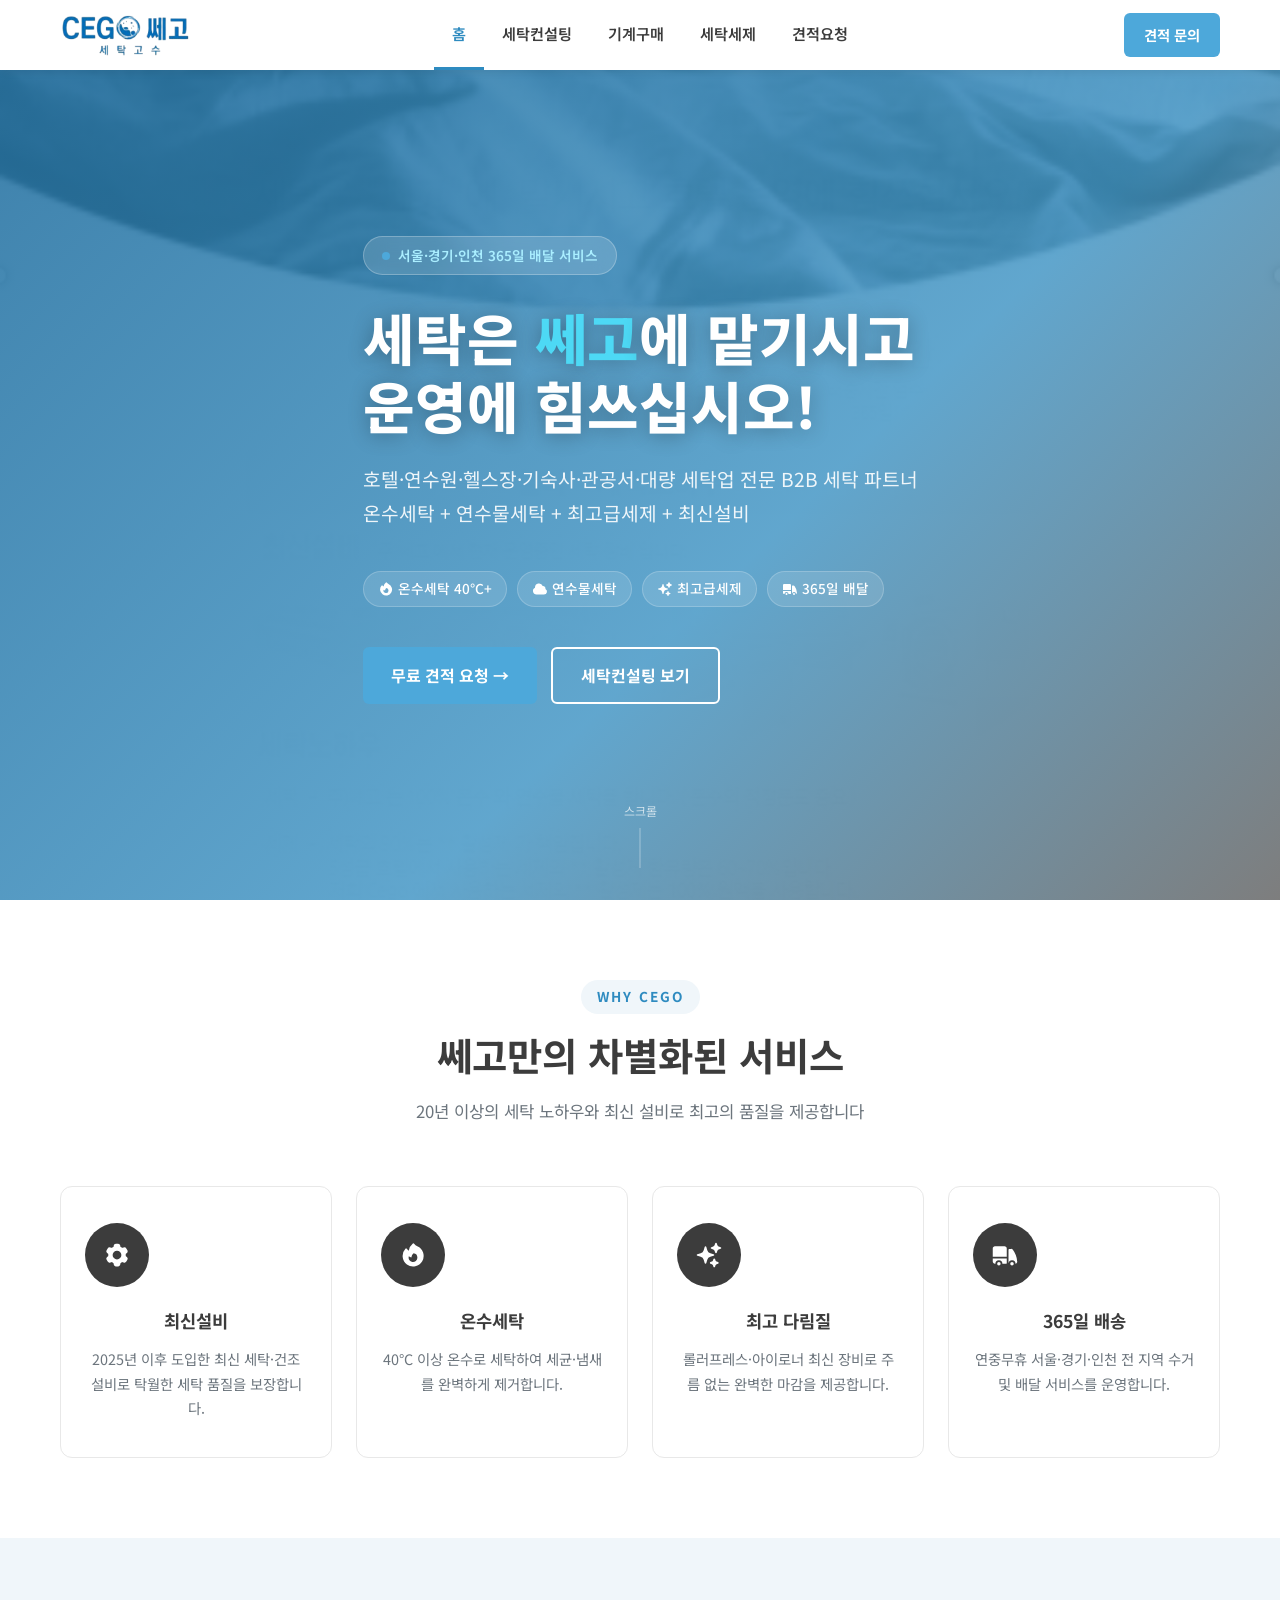
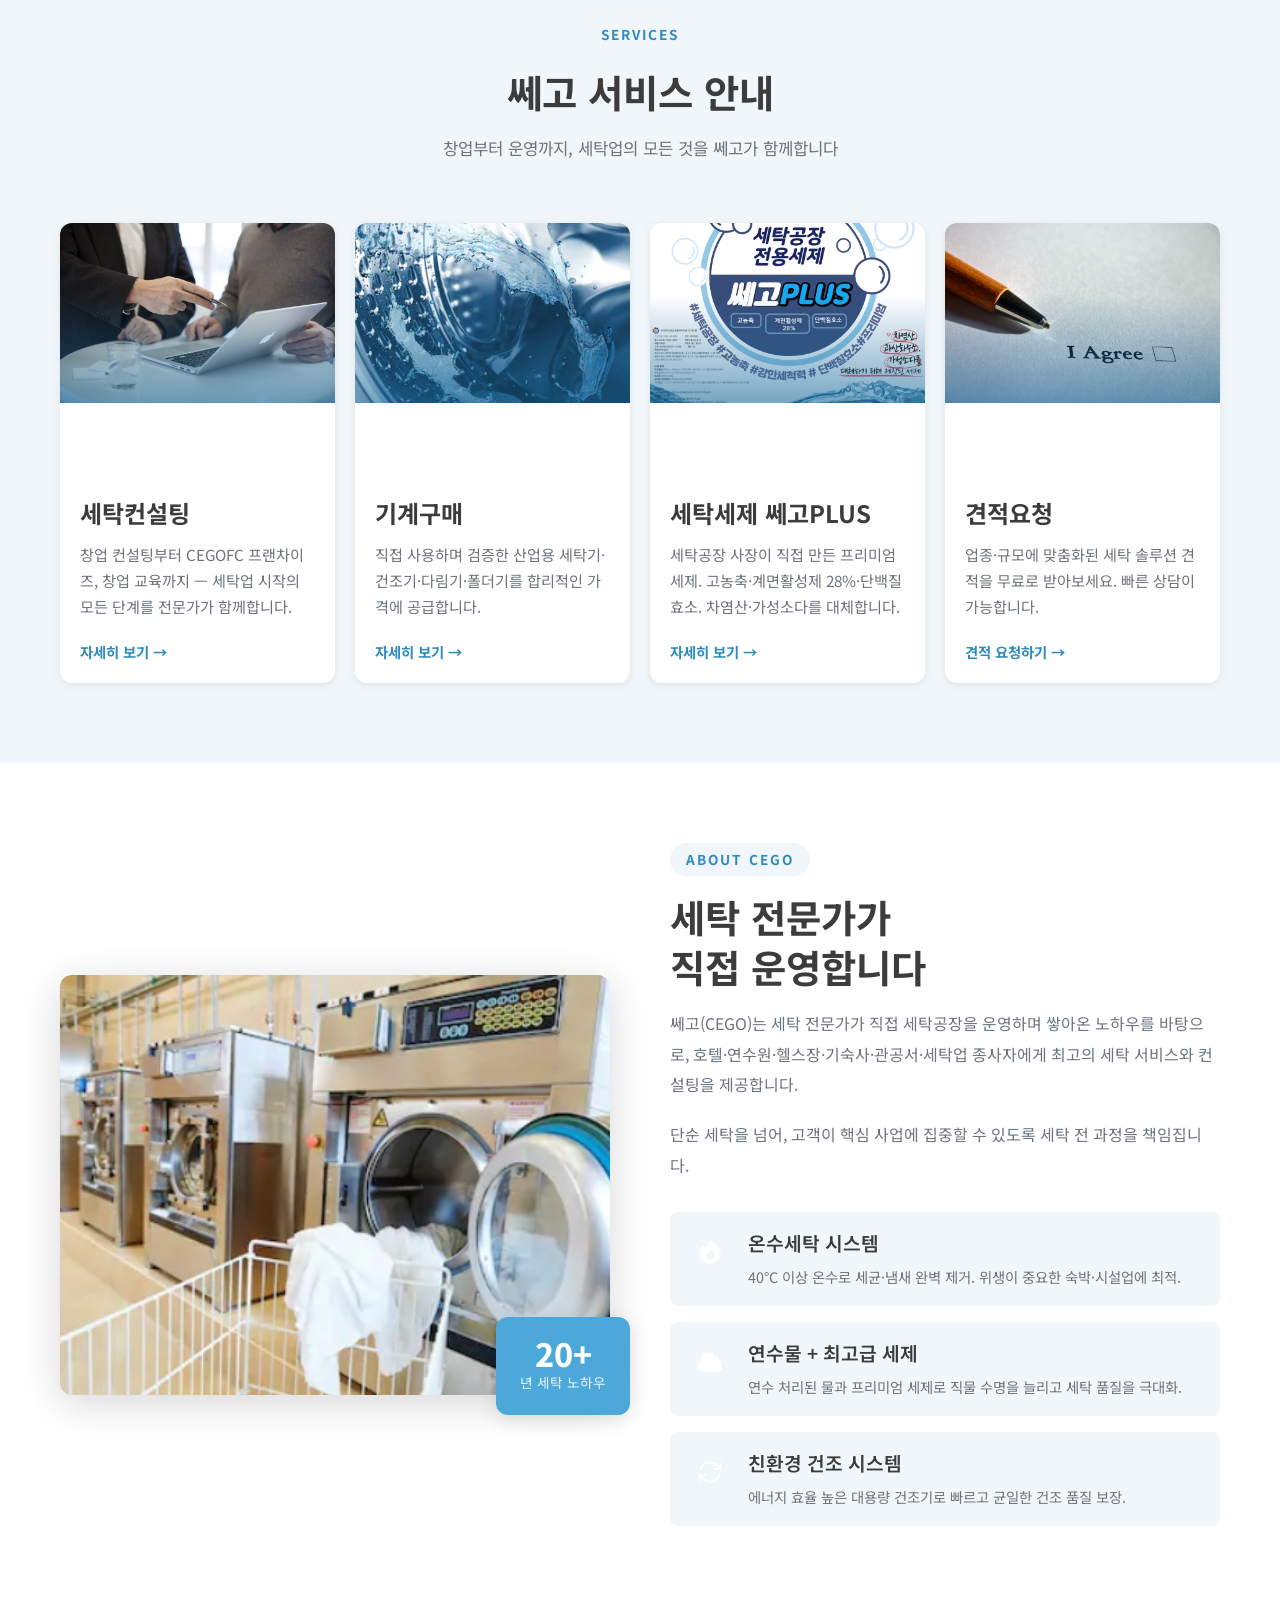
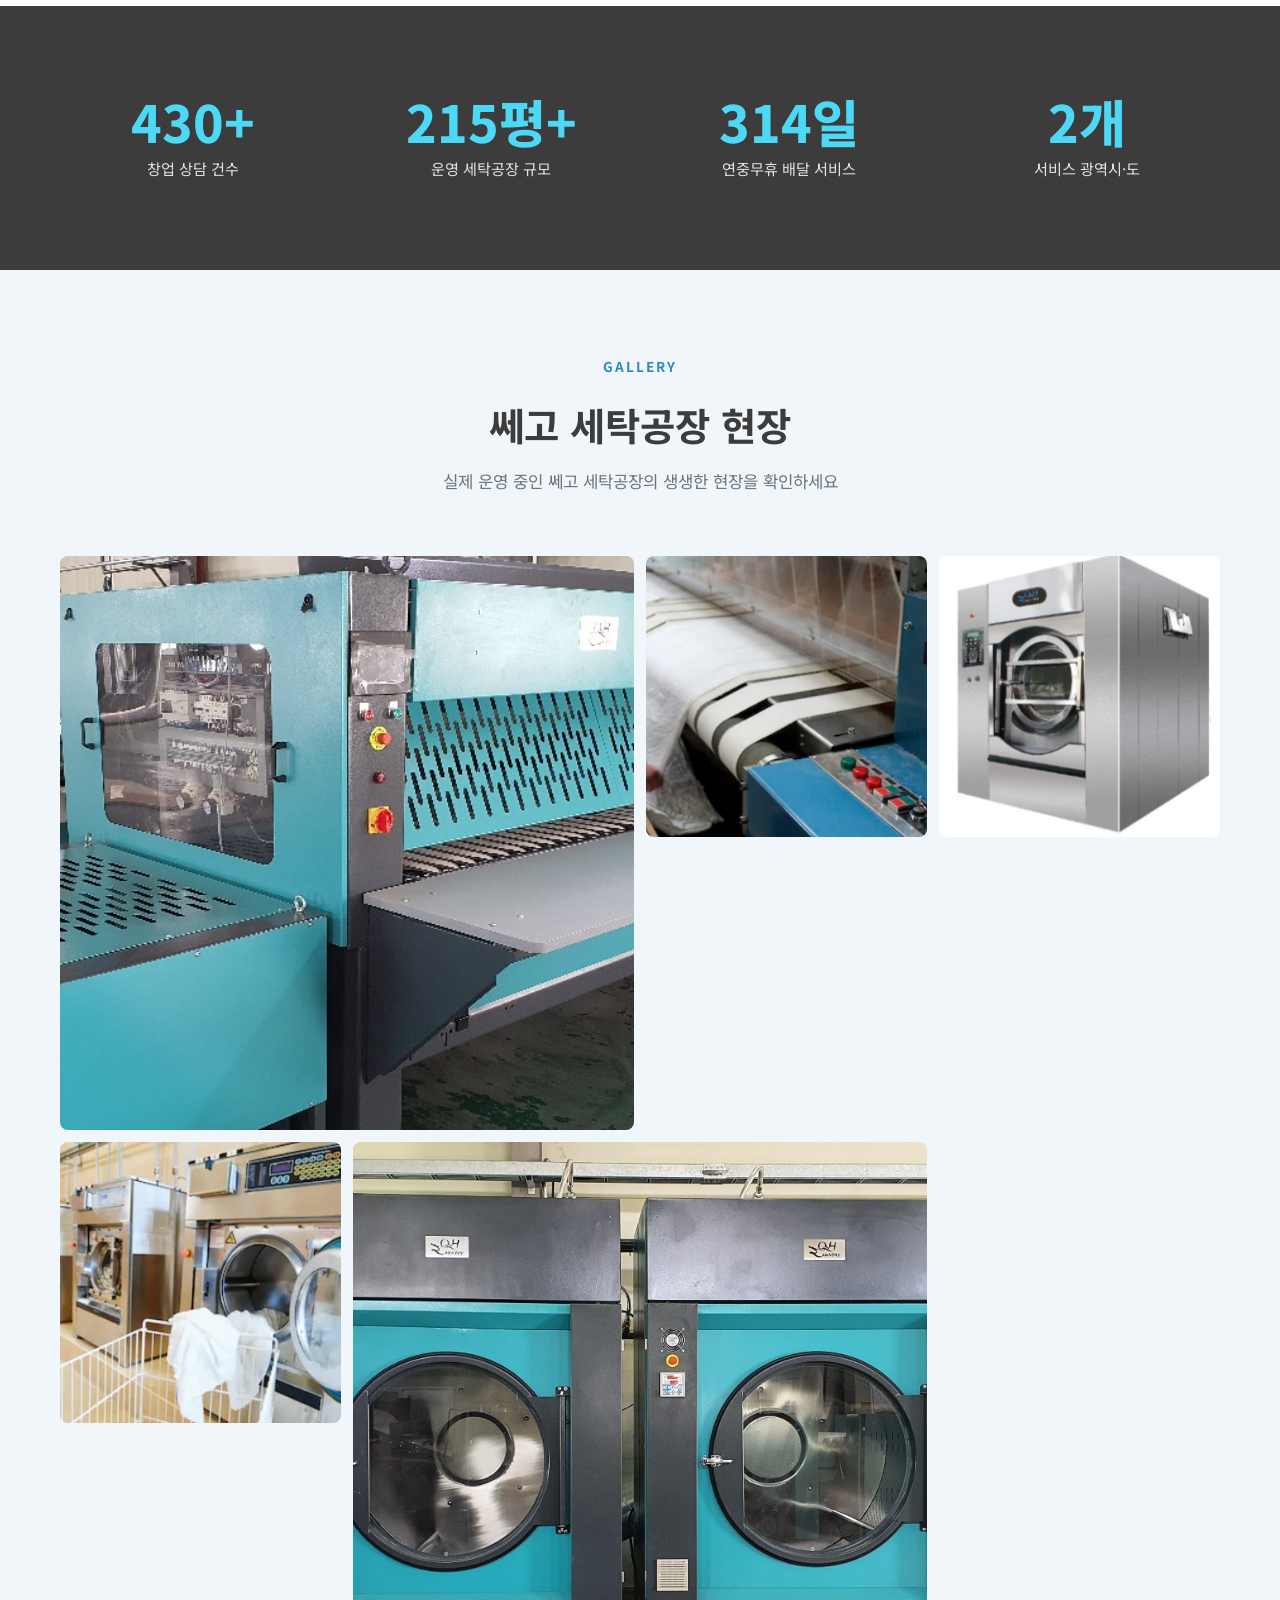
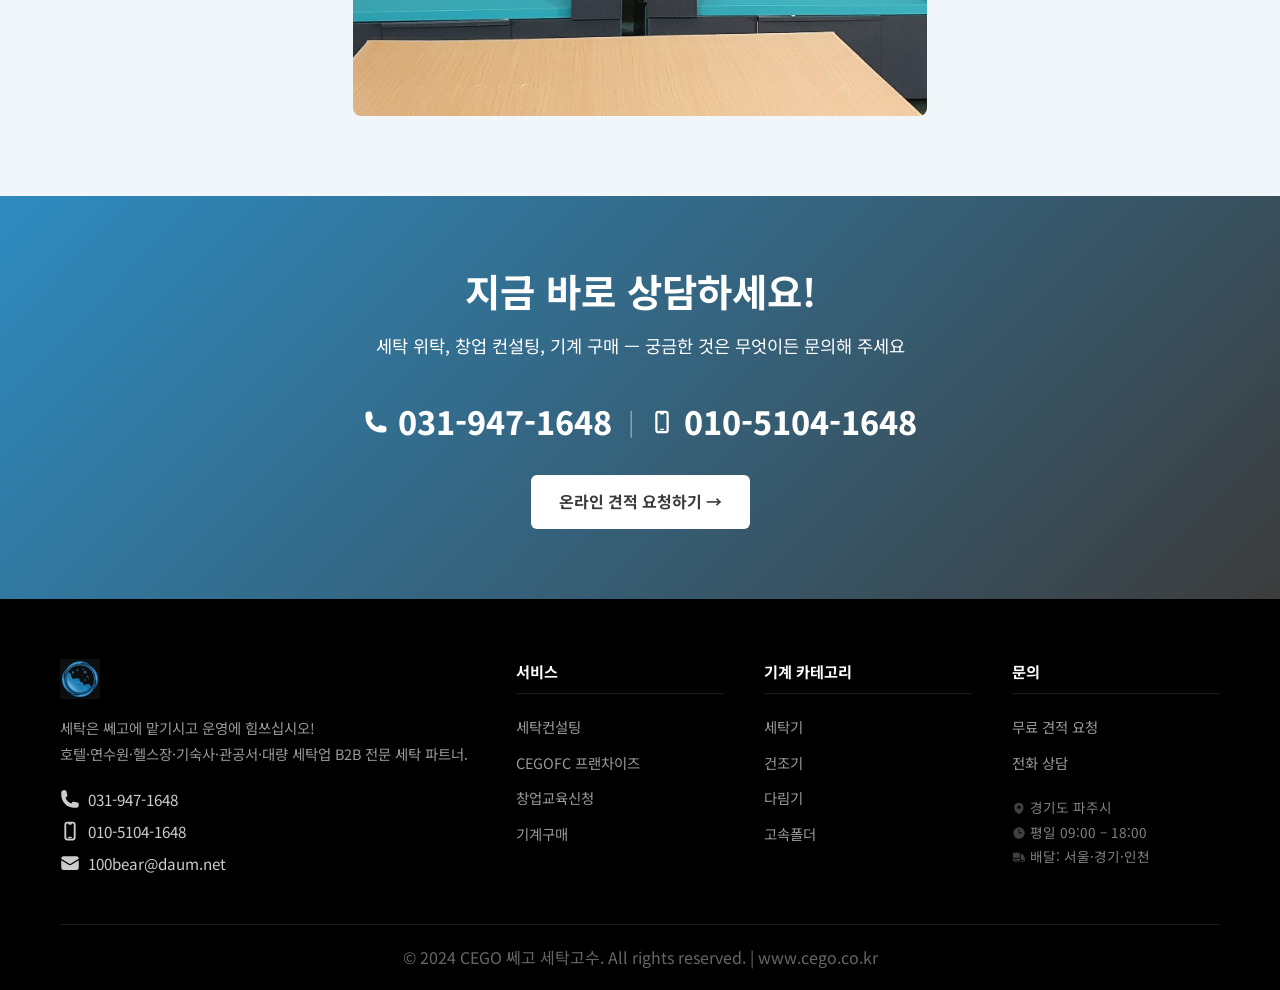
==== commit 2e107597: "feat: 유니코드 이모지 → Heroicons Solid SVG 아이콘으로 전면 교체 - 37종 이모지(124라인) 제거, Heroicons 24/solid 인라인 SVG로 대체" ====
--- a/index.html
+++ b/index.html
@@ -33,13 +33,13 @@
       </button>
     </div>
     <nav class="nav-mobile" id="navMobile" role="navigation" aria-label="모바일 메뉴">
-      <a href="index.html">🏠 홈</a>
-      <a href="consulting.html">💡 세탁컨설팅</a>
-      <a href="machines.html">⚙️ 기계구매</a>
-      <a href="detergent.html">🧴 세탁세제</a>
-      <a href="quote.html">📋 견적요청</a>
+      <a href="index.html"><svg style="width:16px;height:16px;vertical-align:-3px;margin-right:4px" viewBox="0 0 24 24" fill="currentColor" xmlns="http://www.w3.org/2000/svg"><path d="M11.47 3.84a.75.75 0 011.06 0l8.69 8.69a.75.75 0 101.06-1.06l-8.689-8.69a2.25 2.25 0 00-3.182 0l-8.69 8.69a.75.75 0 001.061 1.06l8.69-8.69z"/><path d="M12 5.432l8.159 8.159c.03.03.06.058.091.086v6.198c0 1.035-.84 1.875-1.875 1.875H15a.75.75 0 01-.75-.75v-4.5a.75.75 0 00-.75-.75h-3a.75.75 0 00-.75.75V21a.75.75 0 01-.75.75H5.625a1.875 1.875 0 01-1.875-1.875v-6.198a2.29 2.29 0 00.091-.086L12 5.43z"/></svg>홈</a>
+      <a href="consulting.html"><svg style="width:16px;height:16px;vertical-align:-3px;margin-right:4px" viewBox="0 0 24 24" fill="currentColor" xmlns="http://www.w3.org/2000/svg"><path d="M12 .75a8.25 8.25 0 00-4.135 15.39c.686.398 1.115 1.008 1.134 1.623a.75.75 0 00.577.706c.352.083.71.148 1.074.195.323.041.6-.218.6-.544v-4.661a6.714 6.714 0 01-.937-.171.75.75 0 11.374-1.453 5.261 5.261 0 002.626 0 .75.75 0 11.374 1.452 6.712 6.712 0 01-.937.172v4.66c0 .327.277.586.6.545.364-.047.722-.112 1.074-.195a.75.75 0 00.577-.706c.02-.615.448-1.225 1.134-1.623A8.25 8.25 0 0012 .75z"/></svg>세탁컨설팅</a>
+      <a href="machines.html"><svg style="width:16px;height:16px;vertical-align:-3px;margin-right:4px" viewBox="0 0 24 24" fill="currentColor" xmlns="http://www.w3.org/2000/svg"><path fill-rule="evenodd" d="M11.078 2.25c-.917 0-1.699.663-1.85 1.567L9.05 4.889c-.02.12-.115.26-.297.348a7.493 7.493 0 00-.986.57c-.166.115-.334.126-.45.083L6.3 5.508a1.875 1.875 0 00-2.282.819l-.922 1.597a1.875 1.875 0 00.432 2.385l.84.692c.095.078.17.229.154.43a7.598 7.598 0 000 1.139c.015.2-.059.352-.153.43l-.841.692a1.875 1.875 0 00-.432 2.385l.922 1.597a1.875 1.875 0 002.282.818l1.019-.382c.115-.043.283-.031.45.082.312.214.641.405.985.57.182.088.277.228.297.35l.178 1.071c.151.904.933 1.567 1.85 1.567h1.844c.916 0 1.699-.663 1.85-1.567l.178-1.072c.02-.12.114-.26.297-.349.344-.165.673-.356.985-.57.167-.114.335-.125.45-.082l1.02.382a1.875 1.875 0 002.28-.819l.923-1.597a1.875 1.875 0 00-.432-2.385l-.84-.692c-.095-.078-.17-.229-.154-.43a7.614 7.614 0 000-1.139c-.016-.2.059-.352.153-.43l.84-.692c.708-.582.891-1.59.433-2.385l-.922-1.597a1.875 1.875 0 00-2.282-.818l-1.02.382c-.114.043-.282.031-.449-.083a7.49 7.49 0 00-.985-.57c-.183-.087-.277-.227-.297-.348l-.179-1.072a1.875 1.875 0 00-1.85-1.567h-1.843zM12 15.75a3.75 3.75 0 100-7.5 3.75 3.75 0 000 7.5z" clip-rule="evenodd"/></svg>기계구매</a>
+      <a href="detergent.html"><svg style="width:16px;height:16px;vertical-align:-3px;margin-right:4px" viewBox="0 0 24 24" fill="currentColor" xmlns="http://www.w3.org/2000/svg"><path fill-rule="evenodd" d="M10.5 3.798v5.02a3 3 0 01-.879 2.121l-2.377 2.377a9.845 9.845 0 015.091 1.013 8.315 8.315 0 005.713.636l.285-.071-3.954-3.955a3 3 0 01-.879-2.121v-5.02a23.614 23.614 0 00-3 0zm4.5.138a.75.75 0 00.093-1.495A24.837 24.837 0 0012 2.25a25.048 25.048 0 00-3.093.191A.75.75 0 009 3.936v4.882a1.5 1.5 0 01-.44 1.06l-6.293 6.294c-1.62 1.621-.903 4.475 1.471 4.88 2.686.46 5.447.698 8.262.698 2.816 0 5.576-.239 8.262-.697 2.373-.406 3.092-3.26 1.47-4.881L15.44 9.879A1.5 1.5 0 0115 8.818V4.936z" clip-rule="evenodd"/></svg>세탁세제</a>
+      <a href="quote.html"><svg style="width:16px;height:16px;vertical-align:-3px;margin-right:4px" viewBox="0 0 24 24" fill="currentColor" xmlns="http://www.w3.org/2000/svg"><path fill-rule="evenodd" d="M7.502 6h7.128A3.375 3.375 0 0118 9.375v9.375a3 3 0 003-3V6.108c0-1.505-1.125-2.811-2.664-2.94a48.972 48.972 0 00-.673-.05A3 3 0 0015 1.5h-1.5a3 3 0 00-2.663 1.618c-.225.015-.45.032-.673.05C8.662 3.295 7.554 4.542 7.502 6zM13.5 3A1.5 1.5 0 0112 4.5h4.5A1.5 1.5 0 0115 3h-1.5z" clip-rule="evenodd"/><path fill-rule="evenodd" d="M3 9.375C3 8.339 3.84 7.5 4.875 7.5h9.75c1.036 0 1.875.84 1.875 1.875v11.25c0 1.035-.84 1.875-1.875 1.875h-9.75A1.875 1.875 0 013 20.625V9.375zM6 12a.75.75 0 01.75-.75h.008a.75.75 0 01.75.75v.008a.75.75 0 01-.75.75H6.75a.75.75 0 01-.75-.75V12zm2.25 0a.75.75 0 01.75-.75h3.75a.75.75 0 010 1.5H9a.75.75 0 01-.75-.75zM6 15a.75.75 0 01.75-.75h.008a.75.75 0 01.75.75v.008a.75.75 0 01-.75.75H6.75a.75.75 0 01-.75-.75V15zm2.25 0a.75.75 0 01.75-.75h3.75a.75.75 0 010 1.5H9a.75.75 0 01-.75-.75zM6 18a.75.75 0 01.75-.75h.008a.75.75 0 01.75.75v.008a.75.75 0 01-.75.75H6.75a.75.75 0 01-.75-.75V18zm2.25 0a.75.75 0 01.75-.75h3.75a.75.75 0 010 1.5H9a.75.75 0 01-.75-.75z" clip-rule="evenodd"/></svg>견적요청</a>
       <div class="nav-cta-mobile">
-        <a href="tel:031-947-1648">📞 031-947-1648 전화 문의</a>
+        <a href="tel:031-947-1648"><svg style="width:16px;height:16px;vertical-align:-3px;margin-right:4px" viewBox="0 0 24 24" fill="currentColor" xmlns="http://www.w3.org/2000/svg"><path fill-rule="evenodd" d="M1.5 4.5a3 3 0 013-3h1.372c.86 0 1.61.586 1.819 1.42l1.105 4.423a1.875 1.875 0 01-.694 1.955l-1.293.97c-.135.101-.164.249-.126.352a11.285 11.285 0 006.697 6.697c.103.038.25.009.352-.126l.97-1.293a1.875 1.875 0 011.955-.694l4.423 1.105c.834.209 1.42.959 1.42 1.82V19.5a3 3 0 01-3 3h-2.25C8.552 22.5 1.5 15.448 1.5 6.75V4.5z" clip-rule="evenodd"/></svg>031-947-1648 전화 문의</a>
       </div>
     </nav>
   </header>
@@ -59,10 +59,10 @@
           <h1>세탁은 <em>쎄고</em>에 맡기시고<br>운영에 힘쓰십시오!</h1>
           <p class="hero-sub">호텔·연수원·헬스장·기숙사·관공서·대량 세탁업 전문 B2B 세탁 파트너<br>온수세탁 + 연수물세탁 + 최고급세제 + 최신설비</p>
           <div class="hero-tags">
-            <span class="hero-tag">🌡️ 온수세탁 40°C+</span>
-            <span class="hero-tag">💧 연수물세탁</span>
-            <span class="hero-tag">✨ 최고급세제</span>
-            <span class="hero-tag">🚚 365일 배달</span>
+            <span class="hero-tag"><svg style="width:16px;height:16px;vertical-align:-3px;margin-right:4px" viewBox="0 0 24 24" fill="currentColor" xmlns="http://www.w3.org/2000/svg"><path fill-rule="evenodd" d="M12.963 2.286a.75.75 0 00-1.071-.136 9.742 9.742 0 00-3.539 6.177A7.547 7.547 0 016.648 6.61a.75.75 0 00-1.152.082A9 9 0 1015.68 4.534a7.46 7.46 0 01-2.717-2.248zM15.75 14.25a3.75 3.75 0 11-7.313-1.172c.628.465 1.35.81 2.133 1a5.99 5.99 0 011.925-3.545 3.75 3.75 0 013.255 3.717z" clip-rule="evenodd"/></svg>온수세탁 40°C+</span>
+            <span class="hero-tag"><svg style="width:16px;height:16px;vertical-align:-3px;margin-right:4px" viewBox="0 0 24 24" fill="currentColor" xmlns="http://www.w3.org/2000/svg"><path fill-rule="evenodd" d="M4.5 9.75a6 6 0 0111.573-2.226 3.75 3.75 0 014.133 4.303A4.5 4.5 0 0118 20.25H6.75a5.25 5.25 0 01-2.23-10.004 6.072 6.072 0 01-.02-.496z" clip-rule="evenodd"/></svg>연수물세탁</span>
+            <span class="hero-tag"><svg style="width:16px;height:16px;vertical-align:-3px;margin-right:4px" viewBox="0 0 24 24" fill="currentColor" xmlns="http://www.w3.org/2000/svg"><path fill-rule="evenodd" d="M9 4.5a.75.75 0 01.721.544l.813 2.846a3.75 3.75 0 002.576 2.576l2.846.813a.75.75 0 010 1.442l-2.846.813a3.75 3.75 0 00-2.576 2.576l-.813 2.846a.75.75 0 01-1.442 0l-.813-2.846a3.75 3.75 0 00-2.576-2.576l-2.846-.813a.75.75 0 010-1.442l2.846-.813A3.75 3.75 0 007.466 7.89l.813-2.846A.75.75 0 019 4.5zM18 1.5a.75.75 0 01.728.568l.258 1.036c.236.94.97 1.674 1.91 1.91l1.036.258a.75.75 0 010 1.456l-1.036.258c-.94.236-1.674.97-1.91 1.91l-.258 1.036a.75.75 0 01-1.456 0l-.258-1.036a2.625 2.625 0 00-1.91-1.91l-1.036-.258a.75.75 0 010-1.456l1.036-.258a2.625 2.625 0 001.91-1.91l.258-1.036A.75.75 0 0118 1.5zM16.5 15a.75.75 0 01.712.513l.394 1.183c.15.447.5.799.948.948l1.183.395a.75.75 0 010 1.422l-1.183.395c-.447.15-.799.5-.948.948l-.395 1.183a.75.75 0 01-1.422 0l-.395-1.183a1.5 1.5 0 00-.948-.948l-1.183-.395a.75.75 0 010-1.422l1.183-.395c.447-.15.799-.5.948-.948l.395-1.183A.75.75 0 0116.5 15z" clip-rule="evenodd"/></svg>최고급세제</span>
+            <span class="hero-tag"><svg style="width:16px;height:16px;vertical-align:-3px;margin-right:4px" viewBox="0 0 24 24" fill="currentColor" xmlns="http://www.w3.org/2000/svg"><path d="M3.375 4.5C2.339 4.5 1.5 5.34 1.5 6.375V13.5h12V6.375c0-1.036-.84-1.875-1.875-1.875h-8.25zM13.5 15h-12v2.625c0 1.035.84 1.875 1.875 1.875h.375a3 3 0 116 0h3a.75.75 0 00.75-.75V15z"/><path d="M8.25 19.5a1.5 1.5 0 10-3 0 1.5 1.5 0 003 0zM15.75 6.75a.75.75 0 00-.75.75v11.25c0 .087.015.17.042.248a3 3 0 015.958.464c.853-.175 1.522-.935 1.464-1.883a18.659 18.659 0 00-3.732-10.104 1.837 1.837 0 00-1.47-.725H15.75z"/><path d="M19.5 19.5a1.5 1.5 0 10-3 0 1.5 1.5 0 003 0z"/></svg>365일 배달</span>
           </div>
           <div class="hero-btns">
             <a href="quote.html" class="btn btn-orange">무료 견적 요청 →</a>
@@ -83,22 +83,22 @@
         </div>
         <div class="features-grid">
           <div class="feature-card fade-in delay-1">
-            <div class="feature-icon">⚙️</div>
+            <div class="feature-icon"><svg width="28" height="28" viewBox="0 0 24 24" fill="white" xmlns="http://www.w3.org/2000/svg"><path fill-rule="evenodd" d="M11.078 2.25c-.917 0-1.699.663-1.85 1.567L9.05 4.889c-.02.12-.115.26-.297.348a7.493 7.493 0 00-.986.57c-.166.115-.334.126-.45.083L6.3 5.508a1.875 1.875 0 00-2.282.819l-.922 1.597a1.875 1.875 0 00.432 2.385l.84.692c.095.078.17.229.154.43a7.598 7.598 0 000 1.139c.015.2-.059.352-.153.43l-.841.692a1.875 1.875 0 00-.432 2.385l.922 1.597a1.875 1.875 0 002.282.818l1.019-.382c.115-.043.283-.031.45.082.312.214.641.405.985.57.182.088.277.228.297.35l.178 1.071c.151.904.933 1.567 1.85 1.567h1.844c.916 0 1.699-.663 1.85-1.567l.178-1.072c.02-.12.114-.26.297-.349.344-.165.673-.356.985-.57.167-.114.335-.125.45-.082l1.02.382a1.875 1.875 0 002.28-.819l.923-1.597a1.875 1.875 0 00-.432-2.385l-.84-.692c-.095-.078-.17-.229-.154-.43a7.614 7.614 0 000-1.139c-.016-.2.059-.352.153-.43l.84-.692c.708-.582.891-1.59.433-2.385l-.922-1.597a1.875 1.875 0 00-2.282-.818l-1.02.382c-.114.043-.282.031-.449-.083a7.49 7.49 0 00-.985-.57c-.183-.087-.277-.227-.297-.348l-.179-1.072a1.875 1.875 0 00-1.85-1.567h-1.843zM12 15.75a3.75 3.75 0 100-7.5 3.75 3.75 0 000 7.5z" clip-rule="evenodd"/></svg></div>
             <h3>최신설비</h3>
             <p>2025년 이후 도입한 최신 세탁·건조 설비로 탁월한 세탁 품질을 보장합니다.</p>
           </div>
           <div class="feature-card fade-in delay-2">
-            <div class="feature-icon">🌡️</div>
+            <div class="feature-icon"><svg width="28" height="28" viewBox="0 0 24 24" fill="white" xmlns="http://www.w3.org/2000/svg"><path fill-rule="evenodd" d="M12.963 2.286a.75.75 0 00-1.071-.136 9.742 9.742 0 00-3.539 6.177A7.547 7.547 0 016.648 6.61a.75.75 0 00-1.152.082A9 9 0 1015.68 4.534a7.46 7.46 0 01-2.717-2.248zM15.75 14.25a3.75 3.75 0 11-7.313-1.172c.628.465 1.35.81 2.133 1a5.99 5.99 0 011.925-3.545 3.75 3.75 0 013.255 3.717z" clip-rule="evenodd"/></svg></div>
             <h3>온수세탁</h3>
             <p>40°C 이상 온수로 세탁하여 세균·냄새를 완벽하게 제거합니다.</p>
           </div>
           <div class="feature-card fade-in delay-3">
-            <div class="feature-icon">👔</div>
+            <div class="feature-icon"><svg width="28" height="28" viewBox="0 0 24 24" fill="white" xmlns="http://www.w3.org/2000/svg"><path fill-rule="evenodd" d="M9 4.5a.75.75 0 01.721.544l.813 2.846a3.75 3.75 0 002.576 2.576l2.846.813a.75.75 0 010 1.442l-2.846.813a3.75 3.75 0 00-2.576 2.576l-.813 2.846a.75.75 0 01-1.442 0l-.813-2.846a3.75 3.75 0 00-2.576-2.576l-2.846-.813a.75.75 0 010-1.442l2.846-.813A3.75 3.75 0 007.466 7.89l.813-2.846A.75.75 0 019 4.5zM18 1.5a.75.75 0 01.728.568l.258 1.036c.236.94.97 1.674 1.91 1.91l1.036.258a.75.75 0 010 1.456l-1.036.258c-.94.236-1.674.97-1.91 1.91l-.258 1.036a.75.75 0 01-1.456 0l-.258-1.036a2.625 2.625 0 00-1.91-1.91l-1.036-.258a.75.75 0 010-1.456l1.036-.258a2.625 2.625 0 001.91-1.91l.258-1.036A.75.75 0 0118 1.5zM16.5 15a.75.75 0 01.712.513l.394 1.183c.15.447.5.799.948.948l1.183.395a.75.75 0 010 1.422l-1.183.395c-.447.15-.799.5-.948.948l-.395 1.183a.75.75 0 01-1.422 0l-.395-1.183a1.5 1.5 0 00-.948-.948l-1.183-.395a.75.75 0 010-1.422l1.183-.395c.447-.15.799-.5.948-.948l.395-1.183A.75.75 0 0116.5 15z" clip-rule="evenodd"/></svg></div>
             <h3>최고 다림질</h3>
             <p>롤러프레스·아이로너 최신 장비로 주름 없는 완벽한 마감을 제공합니다.</p>
           </div>
           <div class="feature-card fade-in delay-4">
-            <div class="feature-icon">🚚</div>
+            <div class="feature-icon"><svg width="28" height="28" viewBox="0 0 24 24" fill="white" xmlns="http://www.w3.org/2000/svg"><path d="M3.375 4.5C2.339 4.5 1.5 5.34 1.5 6.375V13.5h12V6.375c0-1.036-.84-1.875-1.875-1.875h-8.25zM13.5 15h-12v2.625c0 1.035.84 1.875 1.875 1.875h.375a3 3 0 116 0h3a.75.75 0 00.75-.75V15z"/><path d="M8.25 19.5a1.5 1.5 0 10-3 0 1.5 1.5 0 003 0zM15.75 6.75a.75.75 0 00-.75.75v11.25c0 .087.015.17.042.248a3 3 0 015.958.464c.853-.175 1.522-.935 1.464-1.883a18.659 18.659 0 00-3.732-10.104 1.837 1.837 0 00-1.47-.725H15.75z"/><path d="M19.5 19.5a1.5 1.5 0 10-3 0 1.5 1.5 0 003 0z"/></svg></div>
             <h3>365일 배송</h3>
             <p>연중무휴 서울·경기·인천 전 지역 수거 및 배달 서비스를 운영합니다.</p>
           </div>
@@ -121,7 +121,7 @@
               <div class="service-card-img-overlay"></div>
             </div>
             <div class="service-card-body">
-              <div class="service-card-icon">💡</div>
+              <div class="service-card-icon"><svg width="28" height="28" viewBox="0 0 24 24" fill="white" xmlns="http://www.w3.org/2000/svg"><path d="M12 .75a8.25 8.25 0 00-4.135 15.39c.686.398 1.115 1.008 1.134 1.623a.75.75 0 00.577.706c.352.083.71.148 1.074.195.323.041.6-.218.6-.544v-4.661a6.714 6.714 0 01-.937-.171.75.75 0 11.374-1.453 5.261 5.261 0 002.626 0 .75.75 0 11.374 1.452 6.712 6.712 0 01-.937.172v4.66c0 .327.277.586.6.545.364-.047.722-.112 1.074-.195a.75.75 0 00.577-.706c.02-.615.448-1.225 1.134-1.623A8.25 8.25 0 0012 .75z"/></svg></div>
               <h3>세탁컨설팅</h3>
               <p>창업 컨설팅부터 CEGOFC 프랜차이즈, 창업 교육까지 — 세탁업 시작의 모든 단계를 전문가가 함께합니다.</p>
               <a href="consulting.html" class="service-card-link">자세히 보기 →</a>
@@ -133,7 +133,7 @@
               <div class="service-card-img-overlay"></div>
             </div>
             <div class="service-card-body">
-              <div class="service-card-icon">⚙️</div>
+              <div class="service-card-icon"><svg width="28" height="28" viewBox="0 0 24 24" fill="white" xmlns="http://www.w3.org/2000/svg"><path fill-rule="evenodd" d="M11.078 2.25c-.917 0-1.699.663-1.85 1.567L9.05 4.889c-.02.12-.115.26-.297.348a7.493 7.493 0 00-.986.57c-.166.115-.334.126-.45.083L6.3 5.508a1.875 1.875 0 00-2.282.819l-.922 1.597a1.875 1.875 0 00.432 2.385l.84.692c.095.078.17.229.154.43a7.598 7.598 0 000 1.139c.015.2-.059.352-.153.43l-.841.692a1.875 1.875 0 00-.432 2.385l.922 1.597a1.875 1.875 0 002.282.818l1.019-.382c.115-.043.283-.031.45.082.312.214.641.405.985.57.182.088.277.228.297.35l.178 1.071c.151.904.933 1.567 1.85 1.567h1.844c.916 0 1.699-.663 1.85-1.567l.178-1.072c.02-.12.114-.26.297-.349.344-.165.673-.356.985-.57.167-.114.335-.125.45-.082l1.02.382a1.875 1.875 0 002.28-.819l.923-1.597a1.875 1.875 0 00-.432-2.385l-.84-.692c-.095-.078-.17-.229-.154-.43a7.614 7.614 0 000-1.139c-.016-.2.059-.352.153-.43l.84-.692c.708-.582.891-1.59.433-2.385l-.922-1.597a1.875 1.875 0 00-2.282-.818l-1.02.382c-.114.043-.282.031-.449-.083a7.49 7.49 0 00-.985-.57c-.183-.087-.277-.227-.297-.348l-.179-1.072a1.875 1.875 0 00-1.85-1.567h-1.843zM12 15.75a3.75 3.75 0 100-7.5 3.75 3.75 0 000 7.5z" clip-rule="evenodd"/></svg></div>
               <h3>기계구매</h3>
               <p>직접 사용하며 검증한 산업용 세탁기·건조기·다림기·폴더기를 합리적인 가격에 공급합니다.</p>
               <a href="machines.html" class="service-card-link">자세히 보기 →</a>
@@ -145,7 +145,7 @@
               <div class="service-card-img-overlay"></div>
             </div>
             <div class="service-card-body">
-              <div class="service-card-icon">🧴</div>
+              <div class="service-card-icon"><svg width="28" height="28" viewBox="0 0 24 24" fill="white" xmlns="http://www.w3.org/2000/svg"><path fill-rule="evenodd" d="M10.5 3.798v5.02a3 3 0 01-.879 2.121l-2.377 2.377a9.845 9.845 0 015.091 1.013 8.315 8.315 0 005.713.636l.285-.071-3.954-3.955a3 3 0 01-.879-2.121v-5.02a23.614 23.614 0 00-3 0zm4.5.138a.75.75 0 00.093-1.495A24.837 24.837 0 0012 2.25a25.048 25.048 0 00-3.093.191A.75.75 0 009 3.936v4.882a1.5 1.5 0 01-.44 1.06l-6.293 6.294c-1.62 1.621-.903 4.475 1.471 4.88 2.686.46 5.447.698 8.262.698 2.816 0 5.576-.239 8.262-.697 2.373-.406 3.092-3.26 1.47-4.881L15.44 9.879A1.5 1.5 0 0115 8.818V4.936z" clip-rule="evenodd"/></svg></div>
               <h3>세탁세제 쎄고PLUS</h3>
               <p>세탁공장 사장이 직접 만든 프리미엄 세제. 고농축·계면활성제 28%·단백질효소. 차염산·가성소다를 대체합니다.</p>
               <a href="detergent.html" class="service-card-link">자세히 보기 →</a>
@@ -157,7 +157,7 @@
               <div class="service-card-img-overlay"></div>
             </div>
             <div class="service-card-body">
-              <div class="service-card-icon">📋</div>
+              <div class="service-card-icon"><svg width="28" height="28" viewBox="0 0 24 24" fill="white" xmlns="http://www.w3.org/2000/svg"><path fill-rule="evenodd" d="M7.502 6h7.128A3.375 3.375 0 0118 9.375v9.375a3 3 0 003-3V6.108c0-1.505-1.125-2.811-2.664-2.94a48.972 48.972 0 00-.673-.05A3 3 0 0015 1.5h-1.5a3 3 0 00-2.663 1.618c-.225.015-.45.032-.673.05C8.662 3.295 7.554 4.542 7.502 6zM13.5 3A1.5 1.5 0 0112 4.5h4.5A1.5 1.5 0 0115 3h-1.5z" clip-rule="evenodd"/><path fill-rule="evenodd" d="M3 9.375C3 8.339 3.84 7.5 4.875 7.5h9.75c1.036 0 1.875.84 1.875 1.875v11.25c0 1.035-.84 1.875-1.875 1.875h-9.75A1.875 1.875 0 013 20.625V9.375zM6 12a.75.75 0 01.75-.75h.008a.75.75 0 01.75.75v.008a.75.75 0 01-.75.75H6.75a.75.75 0 01-.75-.75V12zm2.25 0a.75.75 0 01.75-.75h3.75a.75.75 0 010 1.5H9a.75.75 0 01-.75-.75zM6 15a.75.75 0 01.75-.75h.008a.75.75 0 01.75.75v.008a.75.75 0 01-.75.75H6.75a.75.75 0 01-.75-.75V15zm2.25 0a.75.75 0 01.75-.75h3.75a.75.75 0 010 1.5H9a.75.75 0 01-.75-.75zM6 18a.75.75 0 01.75-.75h.008a.75.75 0 01.75.75v.008a.75.75 0 01-.75.75H6.75a.75.75 0 01-.75-.75V18zm2.25 0a.75.75 0 01.75-.75h3.75a.75.75 0 010 1.5H9a.75.75 0 01-.75-.75z" clip-rule="evenodd"/></svg></div>
               <h3>견적요청</h3>
               <p>업종·규모에 맞춤화된 세탁 솔루션 견적을 무료로 받아보세요. 빠른 상담이 가능합니다.</p>
               <a href="quote.html" class="service-card-link">견적 요청하기 →</a>
@@ -185,21 +185,21 @@
             <p>단순 세탁을 넘어, 고객이 핵심 사업에 집중할 수 있도록 세탁 전 과정을 책임집니다.</p>
             <div class="about-features">
               <div class="about-feature-item">
-                <span class="icon">🌡️</span>
+                <span class="icon"><svg width="28" height="28" viewBox="0 0 24 24" fill="white" xmlns="http://www.w3.org/2000/svg"><path fill-rule="evenodd" d="M12.963 2.286a.75.75 0 00-1.071-.136 9.742 9.742 0 00-3.539 6.177A7.547 7.547 0 016.648 6.61a.75.75 0 00-1.152.082A9 9 0 1015.68 4.534a7.46 7.46 0 01-2.717-2.248zM15.75 14.25a3.75 3.75 0 11-7.313-1.172c.628.465 1.35.81 2.133 1a5.99 5.99 0 011.925-3.545 3.75 3.75 0 013.255 3.717z" clip-rule="evenodd"/></svg></span>
                 <div>
                   <h4>온수세탁 시스템</h4>
                   <p>40°C 이상 온수로 세균·냄새 완벽 제거. 위생이 중요한 숙박·시설업에 최적.</p>
                 </div>
               </div>
               <div class="about-feature-item">
-                <span class="icon">💧</span>
+                <span class="icon"><svg width="28" height="28" viewBox="0 0 24 24" fill="white" xmlns="http://www.w3.org/2000/svg"><path fill-rule="evenodd" d="M4.5 9.75a6 6 0 0111.573-2.226 3.75 3.75 0 014.133 4.303A4.5 4.5 0 0118 20.25H6.75a5.25 5.25 0 01-2.23-10.004 6.072 6.072 0 01-.02-.496z" clip-rule="evenodd"/></svg></span>
                 <div>
                   <h4>연수물 + 최고급 세제</h4>
                   <p>연수 처리된 물과 프리미엄 세제로 직물 수명을 늘리고 세탁 품질을 극대화.</p>
                 </div>
             </div>
               <div class="about-feature-item">
-                <span class="icon">♻️</span>
+                <span class="icon"><svg width="28" height="28" viewBox="0 0 24 24" fill="white" xmlns="http://www.w3.org/2000/svg"><path fill-rule="evenodd" d="M4.755 10.059a7.5 7.5 0 0112.548-3.364l1.903 1.903h-3.183a.75.75 0 100 1.5h4.992a.75.75 0 00.75-.75V4.356a.75.75 0 00-1.5 0v3.18l-1.9-1.9A9 9 0 003.306 9.67a.75.75 0 101.45.388zm15.408 3.352a.75.75 0 00-.919.53 7.5 7.5 0 01-12.548 3.364l-1.902-1.903h3.183a.75.75 0 000-1.5H2.984a.75.75 0 00-.75.75v4.992a.75.75 0 001.5 0v-3.18l1.9 1.9a9 9 0 0015.059-4.035.75.75 0 00-.53-.918z" clip-rule="evenodd"/></svg></span>
                 <div>
                   <h4>친환경 건조 시스템</h4>
                   <p>에너지 효율 높은 대용량 건조기로 빠르고 균일한 건조 품질 보장.</p>
@@ -246,23 +246,23 @@
         <div class="gallery-grid">
           <div class="gallery-item wide fade-in delay-1">
             <img src="images/KakaoTalk_Photo_2026-04-23-10-50-04-004.jpeg" alt="쎄고 세탁공장 현장 사진 1">
-            <div class="gallery-item-overlay"><span>🔍</span></div>
+            <div class="gallery-item-overlay"><span><svg width="28" height="28" viewBox="0 0 24 24" fill="white" xmlns="http://www.w3.org/2000/svg"><path fill-rule="evenodd" d="M10.5 3.75a6.75 6.75 0 100 13.5 6.75 6.75 0 000-13.5zM2.25 10.5a8.25 8.25 0 1114.59 5.28l4.69 4.69a.75.75 0 11-1.06 1.06l-4.69-4.69A8.25 8.25 0 012.25 10.5z" clip-rule="evenodd"/></svg></span></div>
           </div>
           <div class="gallery-item fade-in delay-2">
             <img src="images/KakaoTalk_Photo_2026-04-23-10-50-04-001.jpeg" alt="쎄고 세탁공장 현장 사진 2">
-            <div class="gallery-item-overlay"><span>🔍</span></div>
+            <div class="gallery-item-overlay"><span><svg width="28" height="28" viewBox="0 0 24 24" fill="white" xmlns="http://www.w3.org/2000/svg"><path fill-rule="evenodd" d="M10.5 3.75a6.75 6.75 0 100 13.5 6.75 6.75 0 000-13.5zM2.25 10.5a8.25 8.25 0 1114.59 5.28l4.69 4.69a.75.75 0 11-1.06 1.06l-4.69-4.69A8.25 8.25 0 012.25 10.5z" clip-rule="evenodd"/></svg></span></div>
           </div>
           <div class="gallery-item fade-in delay-3">
             <img src="images/KakaoTalk_Photo_2026-04-23-10-50-04-002.jpeg" alt="쎄고 세탁공장 현장 사진 3">
-            <div class="gallery-item-overlay"><span>🔍</span></div>
+            <div class="gallery-item-overlay"><span><svg width="28" height="28" viewBox="0 0 24 24" fill="white" xmlns="http://www.w3.org/2000/svg"><path fill-rule="evenodd" d="M10.5 3.75a6.75 6.75 0 100 13.5 6.75 6.75 0 000-13.5zM2.25 10.5a8.25 8.25 0 1114.59 5.28l4.69 4.69a.75.75 0 11-1.06 1.06l-4.69-4.69A8.25 8.25 0 012.25 10.5z" clip-rule="evenodd"/></svg></span></div>
           </div>
           <div class="gallery-item fade-in delay-1">
             <img src="images/KakaoTalk_Photo_2026-04-23-10-50-04-003.jpeg" alt="쎄고 세탁공장 현장 사진 4">
-            <div class="gallery-item-overlay"><span>🔍</span></div>
+            <div class="gallery-item-overlay"><span><svg width="28" height="28" viewBox="0 0 24 24" fill="white" xmlns="http://www.w3.org/2000/svg"><path fill-rule="evenodd" d="M10.5 3.75a6.75 6.75 0 100 13.5 6.75 6.75 0 000-13.5zM2.25 10.5a8.25 8.25 0 1114.59 5.28l4.69 4.69a.75.75 0 11-1.06 1.06l-4.69-4.69A8.25 8.25 0 012.25 10.5z" clip-rule="evenodd"/></svg></span></div>
           </div>
           <div class="gallery-item wide fade-in delay-2">
             <img src="images/KakaoTalk_Photo_2026-04-23-10-50-04-005.jpeg" alt="쎄고 세탁공장 현장 사진 5">
-            <div class="gallery-item-overlay"><span>🔍</span></div>
+            <div class="gallery-item-overlay"><span><svg width="28" height="28" viewBox="0 0 24 24" fill="white" xmlns="http://www.w3.org/2000/svg"><path fill-rule="evenodd" d="M10.5 3.75a6.75 6.75 0 100 13.5 6.75 6.75 0 000-13.5zM2.25 10.5a8.25 8.25 0 1114.59 5.28l4.69 4.69a.75.75 0 11-1.06 1.06l-4.69-4.69A8.25 8.25 0 012.25 10.5z" clip-rule="evenodd"/></svg></span></div>
           </div>
         </div>
       </div>
@@ -275,12 +275,12 @@
         <p class="fade-in delay-1">세탁 위탁, 창업 컨설팅, 기계 구매 — 궁금한 것은 무엇이든 문의해 주세요</p>
         <div class="cta-banner-btns fade-in delay-2">
           <a href="tel:031-947-1648" class="cta-phone">
-            <span class="cta-phone-icon">📞</span>
+            <span class="cta-phone-icon"><svg width="24" height="24" viewBox="0 0 24 24" fill="currentColor" xmlns="http://www.w3.org/2000/svg"><path fill-rule="evenodd" d="M1.5 4.5a3 3 0 013-3h1.372c.86 0 1.61.586 1.819 1.42l1.105 4.423a1.875 1.875 0 01-.694 1.955l-1.293.97c-.135.101-.164.249-.126.352a11.285 11.285 0 006.697 6.697c.103.038.25.009.352-.126l.97-1.293a1.875 1.875 0 011.955-.694l4.423 1.105c.834.209 1.42.959 1.42 1.82V19.5a3 3 0 01-3 3h-2.25C8.552 22.5 1.5 15.448 1.5 6.75V4.5z" clip-rule="evenodd"/></svg></span>
             031-947-1648
           </a>
           <span style="color: rgba(255,255,255,0.4); font-size: 1.5rem; align-self: center;">|</span>
           <a href="tel:010-5104-1648" class="cta-phone">
-            <span class="cta-phone-icon">📱</span>
+            <span class="cta-phone-icon"><svg width="24" height="24" viewBox="0 0 24 24" fill="currentColor" xmlns="http://www.w3.org/2000/svg"><path d="M10.5 18.75a.75.75 0 000 1.5h3a.75.75 0 000-1.5h-3z"/><path fill-rule="evenodd" d="M8.625.75A3.375 3.375 0 005.25 4.125v15.75a3.375 3.375 0 003.375 3.375h6.75a3.375 3.375 0 003.375-3.375V4.125A3.375 3.375 0 0015.375.75h-6.75zM7.5 4.125C7.5 3.504 8.004 3 8.625 3H9.75v.375c0 .621.504 1.125 1.125 1.125h2.25c.621 0 1.125-.504 1.125-1.125V3h1.125c.621 0 1.125.504 1.125 1.125v15.75c0 .621-.504 1.125-1.125 1.125h-6.75A1.125 1.125 0 017.5 19.875V4.125z" clip-rule="evenodd"/></svg></span>
             010-5104-1648
           </a>
         </div>
@@ -302,9 +302,9 @@
           </div>
           <p class="footer-desc">세탁은 쎄고에 맡기시고 운영에 힘쓰십시오!<br>호텔·연수원·헬스장·기숙사·관공서·대량 세탁업 B2B 전문 세탁 파트너.</p>
           <div class="footer-contact">
-            <a href="tel:031-947-1648">📞 031-947-1648</a>
-            <a href="tel:010-5104-1648">📱 010-5104-1648</a>
-            <a href="mailto:100bear@daum.net">✉️ 100bear@daum.net</a>
+            <a href="tel:031-947-1648"><svg width="20" height="20" viewBox="0 0 24 24" fill="currentColor" xmlns="http://www.w3.org/2000/svg"><path fill-rule="evenodd" d="M1.5 4.5a3 3 0 013-3h1.372c.86 0 1.61.586 1.819 1.42l1.105 4.423a1.875 1.875 0 01-.694 1.955l-1.293.97c-.135.101-.164.249-.126.352a11.285 11.285 0 006.697 6.697c.103.038.25.009.352-.126l.97-1.293a1.875 1.875 0 011.955-.694l4.423 1.105c.834.209 1.42.959 1.42 1.82V19.5a3 3 0 01-3 3h-2.25C8.552 22.5 1.5 15.448 1.5 6.75V4.5z" clip-rule="evenodd"/></svg>031-947-1648</a>
+            <a href="tel:010-5104-1648"><svg width="20" height="20" viewBox="0 0 24 24" fill="currentColor" xmlns="http://www.w3.org/2000/svg"><path d="M10.5 18.75a.75.75 0 000 1.5h3a.75.75 0 000-1.5h-3z"/><path fill-rule="evenodd" d="M8.625.75A3.375 3.375 0 005.25 4.125v15.75a3.375 3.375 0 003.375 3.375h6.75a3.375 3.375 0 003.375-3.375V4.125A3.375 3.375 0 0015.375.75h-6.75zM7.5 4.125C7.5 3.504 8.004 3 8.625 3H9.75v.375c0 .621.504 1.125 1.125 1.125h2.25c.621 0 1.125-.504 1.125-1.125V3h1.125c.621 0 1.125.504 1.125 1.125v15.75c0 .621-.504 1.125-1.125 1.125h-6.75A1.125 1.125 0 017.5 19.875V4.125z" clip-rule="evenodd"/></svg>010-5104-1648</a>
+            <a href="mailto:100bear@daum.net"><svg width="20" height="20" viewBox="0 0 24 24" fill="currentColor" xmlns="http://www.w3.org/2000/svg"><path d="M1.5 8.67v8.58a3 3 0 003 3h15a3 3 0 003-3V8.67l-8.928 5.493a3 3 0 01-3.144 0L1.5 8.67z"/><path d="M22.5 6.908V6.75a3 3 0 00-3-3h-15a3 3 0 00-3 3v.158l9.714 5.978a1.5 1.5 0 001.572 0L22.5 6.908z"/></svg>100bear@daum.net</a>
           </div>
         </div>
         <div class="footer-col">
@@ -332,9 +332,9 @@
             <li><a href="tel:031-947-1648">전화 상담</a></li>
           </ul>
           <div style="margin-top: 20px; font-size: 0.85rem; color: rgba(255,255,255,0.5); line-height: 1.8;">
-            <div>📍 경기도 파주시</div>
-            <div>🕐 평일 09:00 – 18:00</div>
-            <div>🚚 배달: 서울·경기·인천</div>
+            <div><svg style="width:14px;height:14px;vertical-align:-2px;margin-right:4px;opacity:0.5" viewBox="0 0 24 24" fill="currentColor" xmlns="http://www.w3.org/2000/svg"><path fill-rule="evenodd" d="M11.54 22.351l.07.04.028.016a.76.76 0 00.723 0l.028-.015.071-.041a16.975 16.975 0 001.144-.742 19.58 19.58 0 002.683-2.282c1.944-2.003 3.5-4.697 3.5-8.327a8 8 0 10-16 0c0 3.63 1.556 6.324 3.5 8.327a19.58 19.58 0 002.683 2.282 16.975 16.975 0 001.144.742zM12 13.5a3 3 0 100-6 3 3 0 000 6z" clip-rule="evenodd"/></svg>경기도 파주시</div>
+            <div><svg style="width:14px;height:14px;vertical-align:-2px;margin-right:4px;opacity:0.5" viewBox="0 0 24 24" fill="currentColor" xmlns="http://www.w3.org/2000/svg"><path fill-rule="evenodd" d="M12 2.25c-5.385 0-9.75 4.365-9.75 9.75s4.365 9.75 9.75 9.75 9.75-4.365 9.75-9.75S17.385 2.25 12 2.25zM12.75 6a.75.75 0 00-1.5 0v6c0 .414.336.75.75.75h4.5a.75.75 0 000-1.5h-3.75V6z" clip-rule="evenodd"/></svg>평일 09:00 – 18:00</div>
+            <div><svg style="width:14px;height:14px;vertical-align:-2px;margin-right:4px;opacity:0.5" viewBox="0 0 24 24" fill="currentColor" xmlns="http://www.w3.org/2000/svg"><path d="M3.375 4.5C2.339 4.5 1.5 5.34 1.5 6.375V13.5h12V6.375c0-1.036-.84-1.875-1.875-1.875h-8.25zM13.5 15h-12v2.625c0 1.035.84 1.875 1.875 1.875h.375a3 3 0 116 0h3a.75.75 0 00.75-.75V15z"/><path d="M8.25 19.5a1.5 1.5 0 10-3 0 1.5 1.5 0 003 0zM15.75 6.75a.75.75 0 00-.75.75v11.25c0 .087.015.17.042.248a3 3 0 015.958.464c.853-.175 1.522-.935 1.464-1.883a18.659 18.659 0 00-3.732-10.104 1.837 1.837 0 00-1.47-.725H15.75z"/><path d="M19.5 19.5a1.5 1.5 0 10-3 0 1.5 1.5 0 003 0z"/></svg>배달: 서울·경기·인천</div>
           </div>
         </div>
       </div>
--- a/assets/css/style.css
+++ b/assets/css/style.css
@@ -556,9 +556,14 @@
 }
 
 .feature-icon {
-  font-size: 3rem;
+  width: 64px;
+  height: 64px;
+  background: var(--navy);
+  border-radius: 50%;
+  display: flex;
+  align-items: center;
+  justify-content: center;
   margin-bottom: 20px;
-  line-height: 1;
 }
 
 .feature-card h3 {
@@ -736,9 +741,14 @@
 }
 
 .about-feature-item .icon {
-  font-size: 1.6rem;
+  width: 48px;
+  height: 48px;
+  background: var(--light-bg);
+  border-radius: 50%;
+  display: flex;
+  align-items: center;
+  justify-content: center;
   flex-shrink: 0;
-  margin-top: 2px;
 }
 
 .about-feature-item h4 {
@@ -841,7 +851,6 @@
 
 .gallery-item-overlay span {
   color: var(--white);
-  font-size: 2rem;
   opacity: 0;
   transition: opacity var(--transition);
 }
@@ -898,7 +907,9 @@
 .cta-phone:hover { opacity: 0.85; }
 
 .cta-phone-icon {
-  font-size: 1.5rem;
+  display: flex;
+  align-items: center;
+  justify-content: center;
   animation: ring 2s ease infinite;
 }
 
@@ -1263,7 +1274,13 @@
 }
 
 .advantage-icon {
-  font-size: 2.8rem;
+  width: 64px;
+  height: 64px;
+  background: var(--navy);
+  border-radius: 50%;
+  display: flex;
+  align-items: center;
+  justify-content: center;
   margin-bottom: 16px;
 }
 
@@ -1404,7 +1421,13 @@
 }
 
 .contact-icon {
-  font-size: 1.5rem;
+  width: 44px;
+  height: 44px;
+  background: rgba(255,255,255,0.12);
+  border-radius: 50%;
+  display: flex;
+  align-items: center;
+  justify-content: center;
   flex-shrink: 0;
 }
 
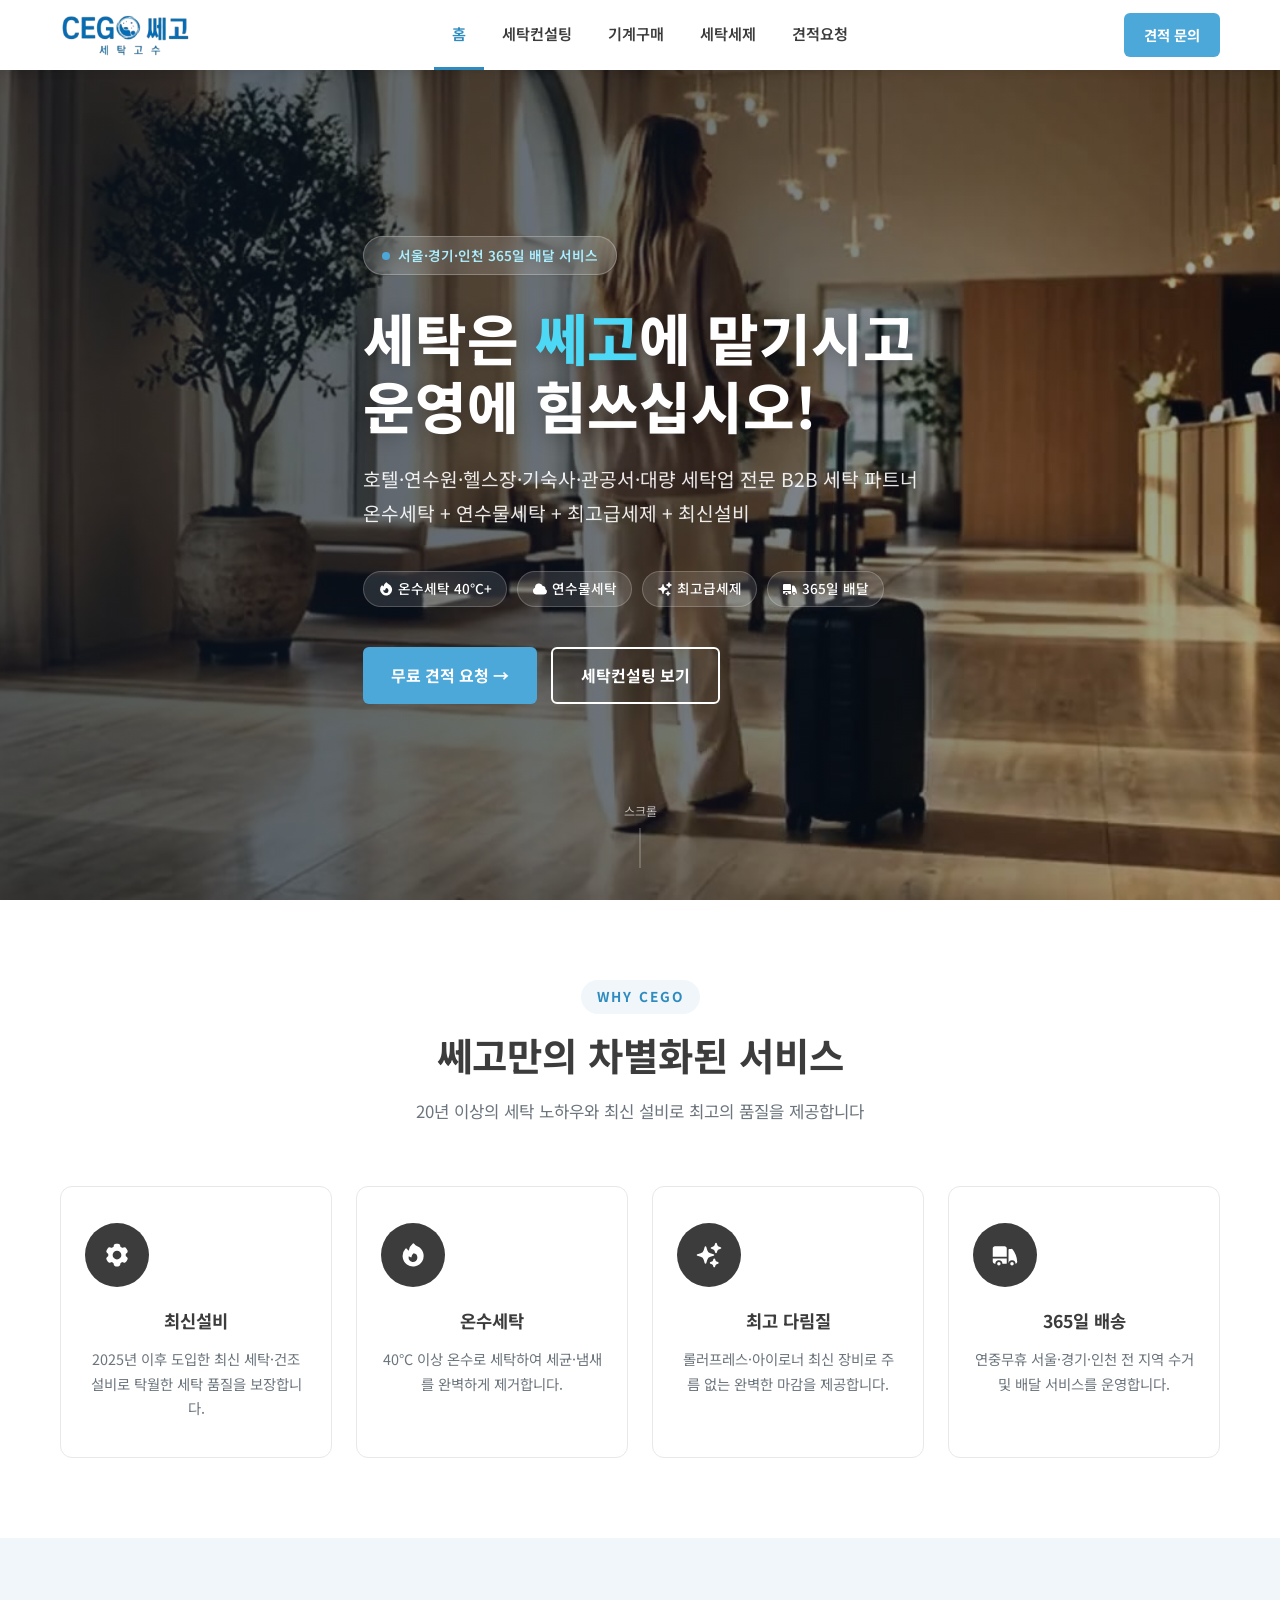
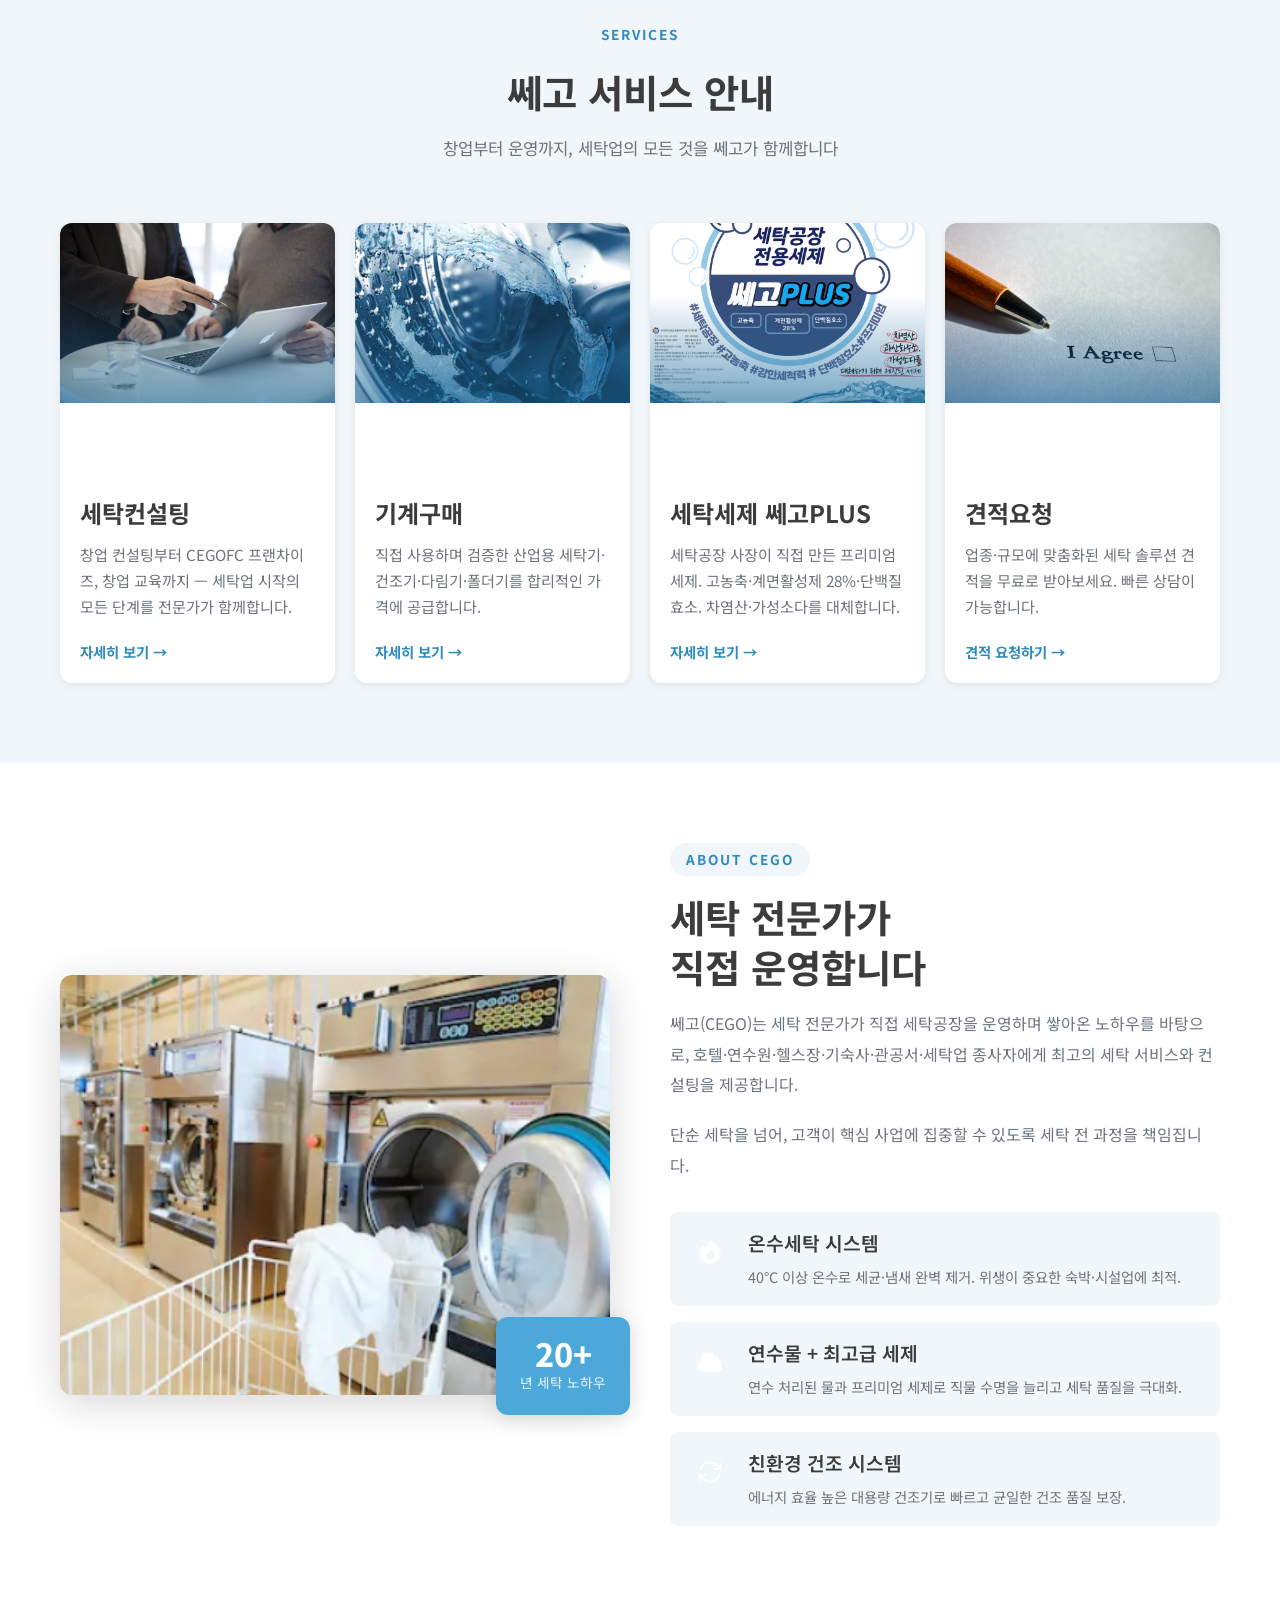
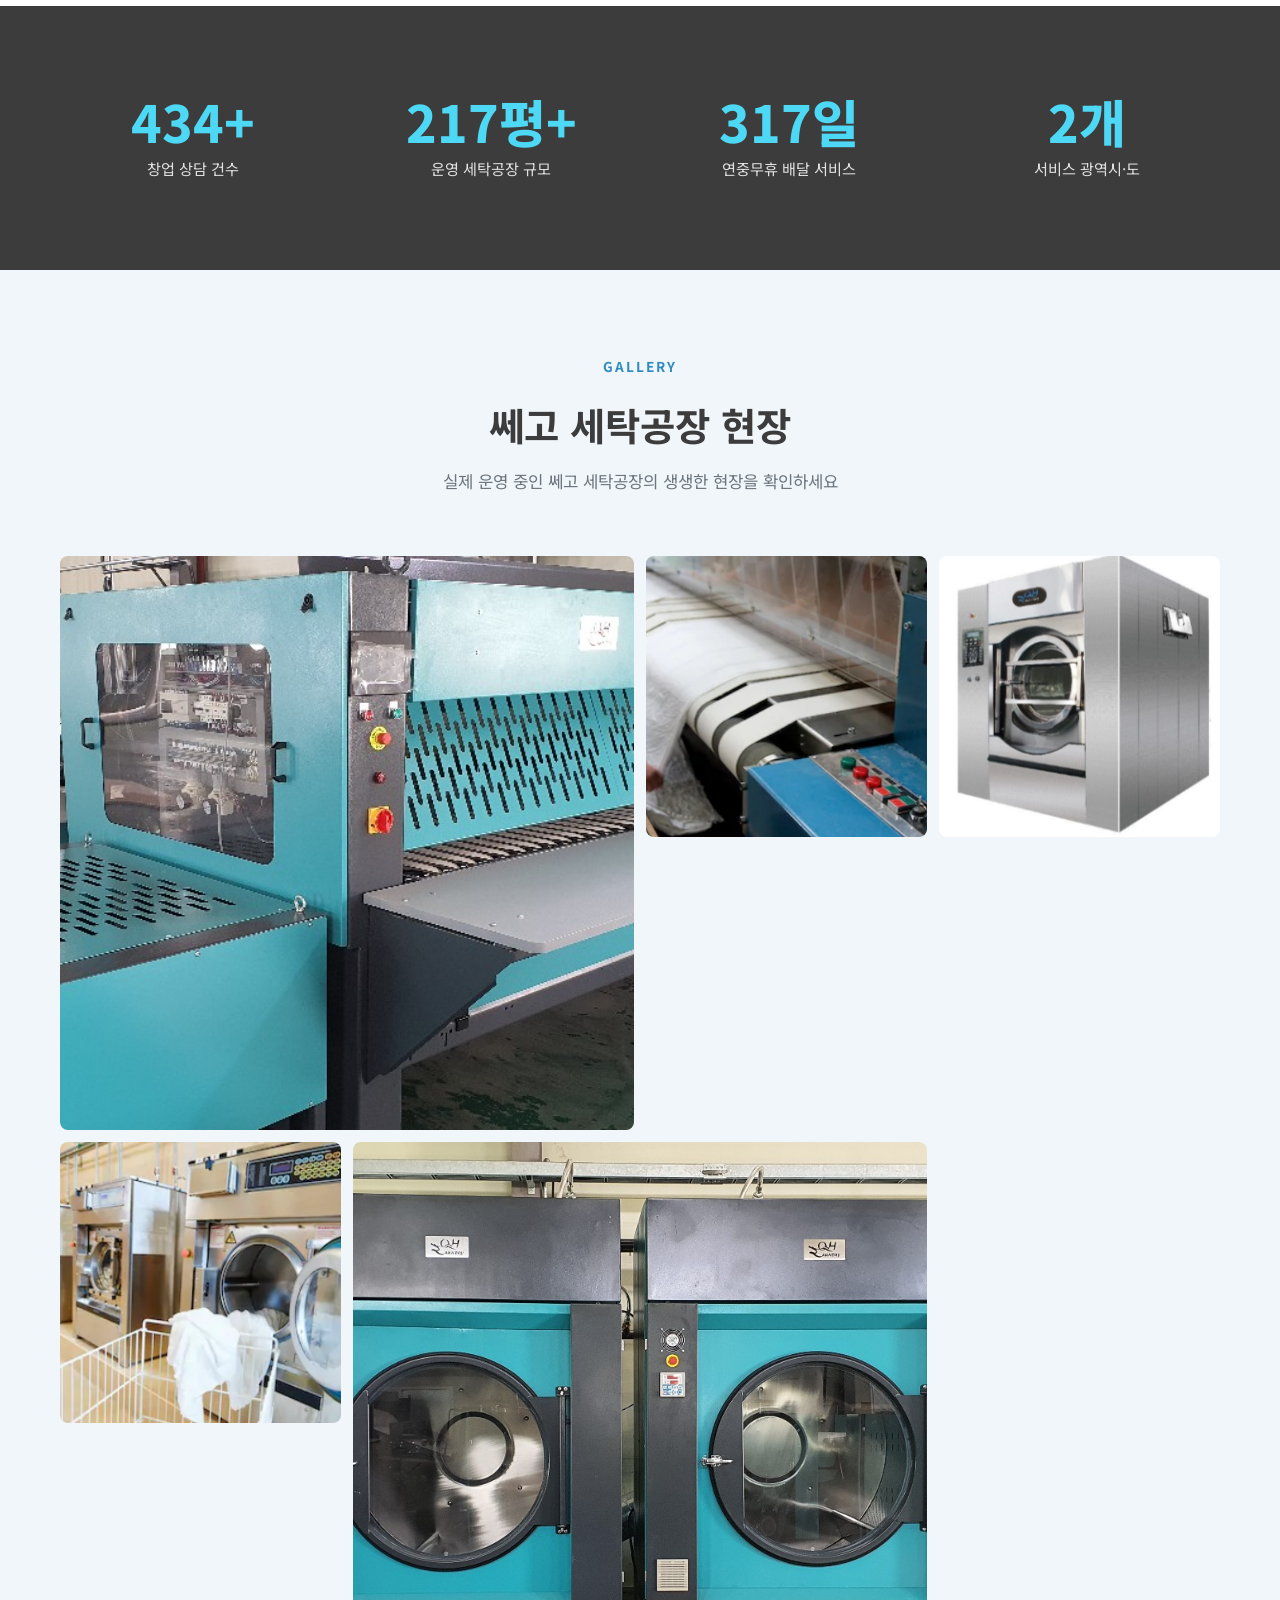
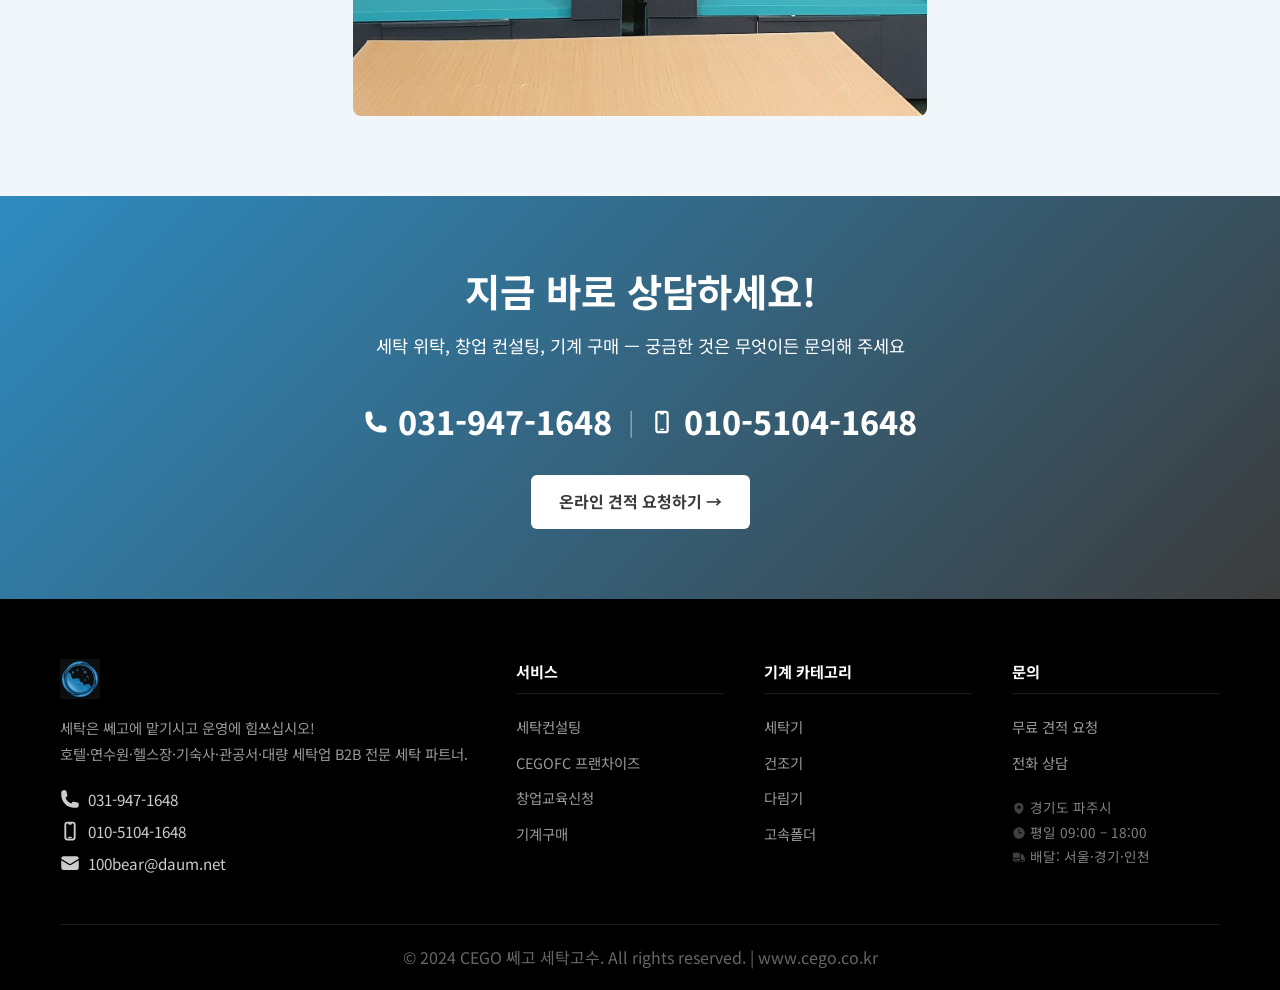
==== commit 55709333: "feat: 메인 히어로 배경을 소개 영상으로 교체 Co-Authored-By: Claude Opus 5.5 <noreply@anthropic.com>" ====
--- a/index.html
+++ b/index.html
@@ -48,7 +48,23 @@
 
     <!-- ===== 히어로 ===== -->
     <section class="hero" aria-label="메인 히어로">
-      <img class="hero-bg" src="images/bg-factory.jpg" alt="CEGO 세탁공장 배경">
+      <video class="hero-bg hero-video" autoplay muted loop playsinline preload="auto"
+             poster="images/hero/cego-hero-desktop.jpg"
+             data-src-desktop="images/hero/cego-hero-desktop.mp4"
+             data-src-mobile="images/hero/cego-hero-mobile.mp4"
+             data-poster-mobile="images/hero/cego-hero-mobile.jpg"
+             aria-label="쎄고 세탁 서비스 소개 영상"></video>
+      <script>
+        (function () {
+          var v = document.querySelector('.hero-video');
+          if (!v) return;
+          var mobile = window.matchMedia('(max-width: 768px)').matches;
+          if (mobile) v.poster = v.dataset.posterMobile;
+          v.src = mobile ? v.dataset.srcMobile : v.dataset.srcDesktop;
+          var p = v.play();
+          if (p && p.catch) p.catch(function () {});
+        })();
+      </script>
       <div class="hero-overlay"></div>
       <div class="container">
         <div class="hero-content">
--- a/assets/css/style.css
+++ b/assets/css/style.css
@@ -403,7 +403,18 @@
 .hero-overlay {
   position: absolute;
   inset: 0;
-  background: linear-gradient(135deg, rgba(27,106,156,0.85) 0%, rgba(46,139,192,0.75) 60%, rgba(60,60,60,0.65) 100%);
+  background: linear-gradient(90deg, rgba(12,22,36,0.72) 0%, rgba(12,22,36,0.6) 50%, rgba(12,22,36,0.35) 100%);
+}
+
+@media (max-width: 768px) {
+  .hero-overlay {
+    background: linear-gradient(180deg, rgba(12,22,36,0.55) 0%, rgba(12,22,36,0.62) 50%, rgba(12,22,36,0.82) 100%);
+  }
+}
+
+@media (prefers-reduced-motion: reduce) {
+  .hero-video { display: none; }
+  .hero { background: #0c1624 url('../../images/hero/cego-hero-desktop.jpg') center/cover no-repeat; }
 }
 
 .hero-content {
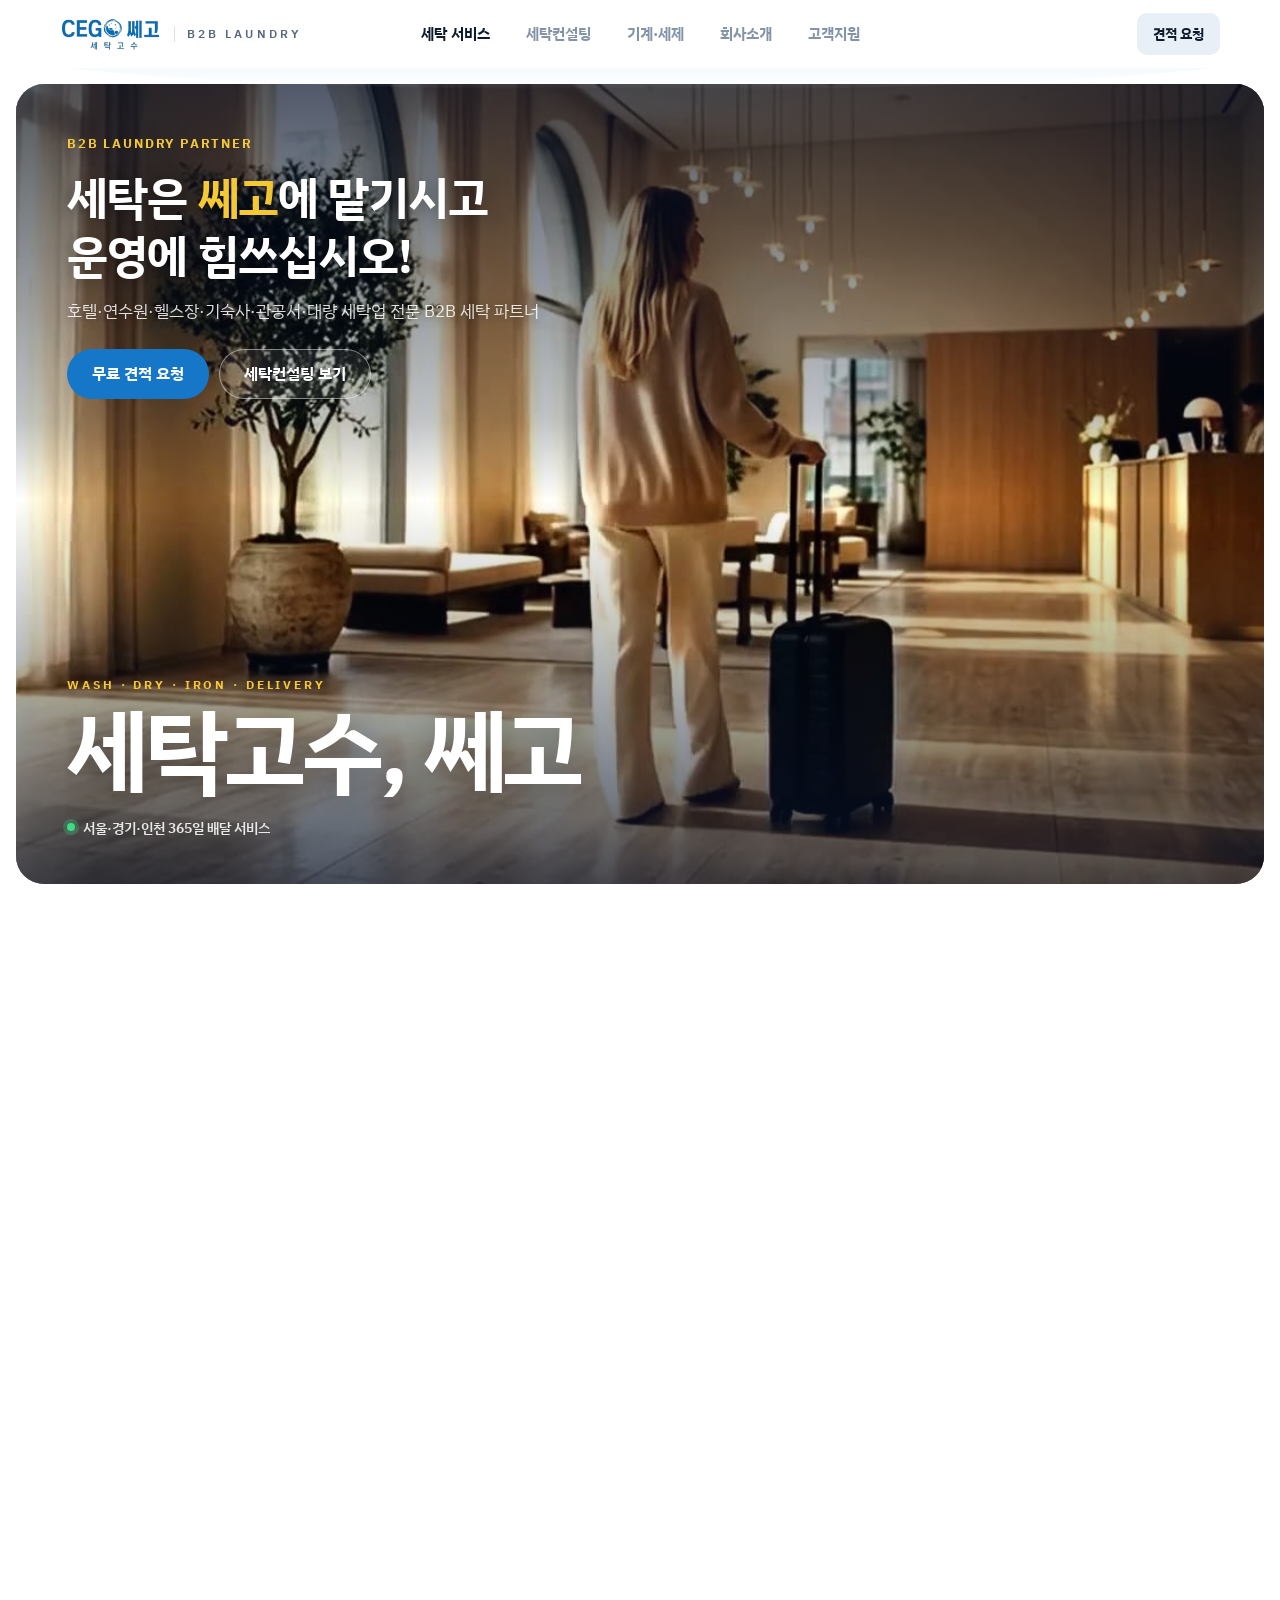
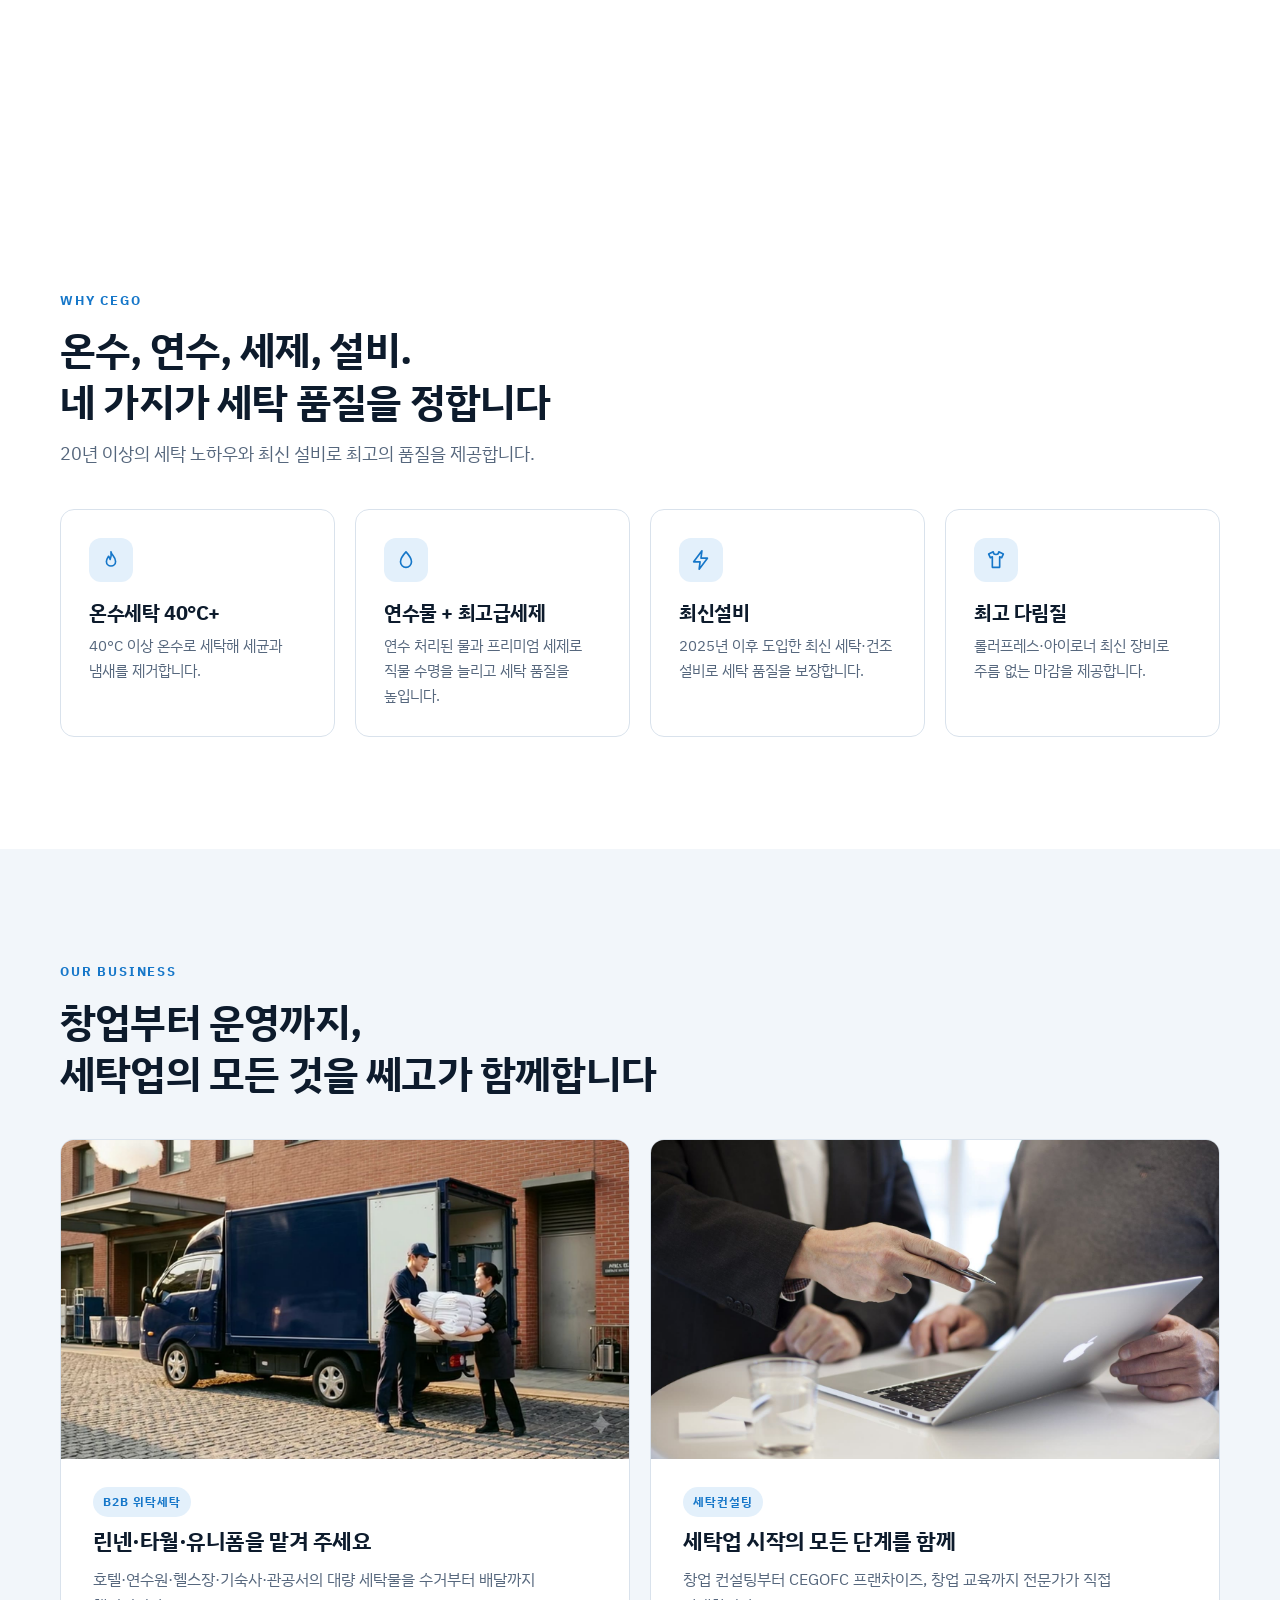
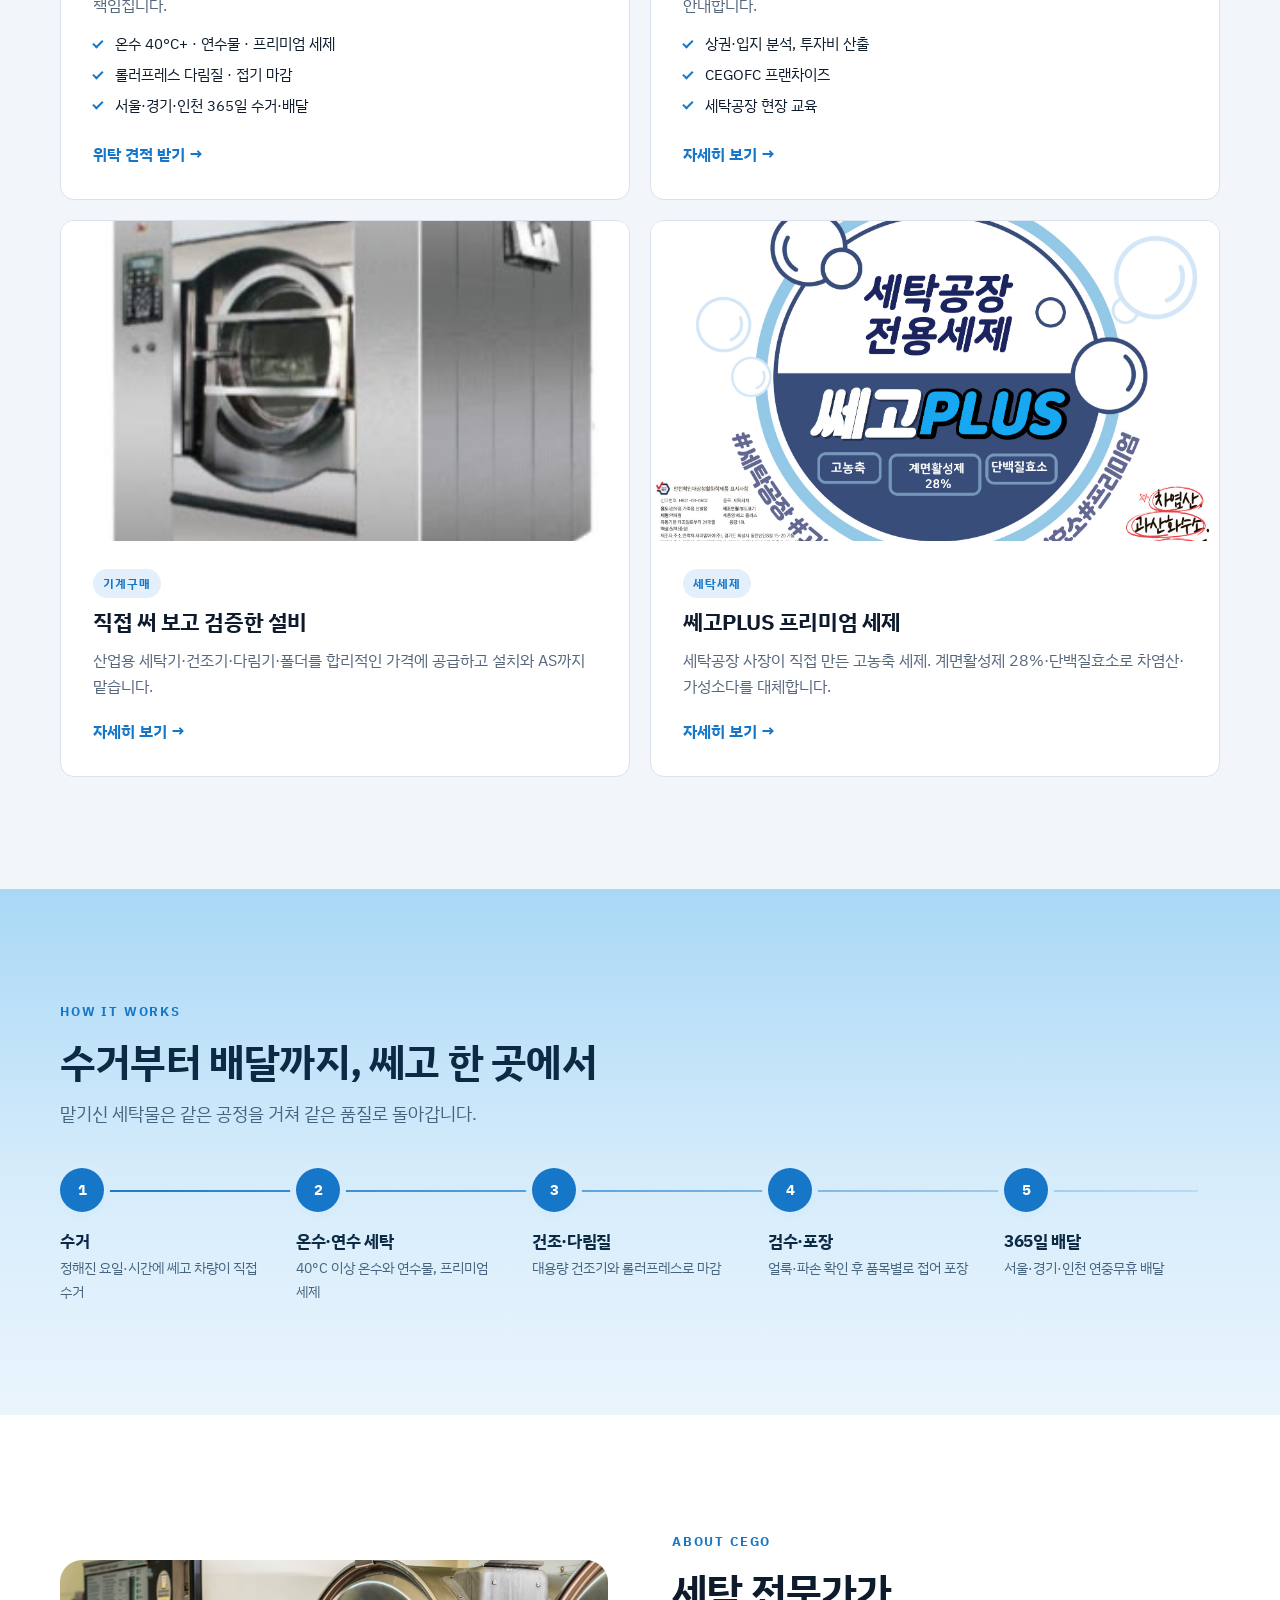
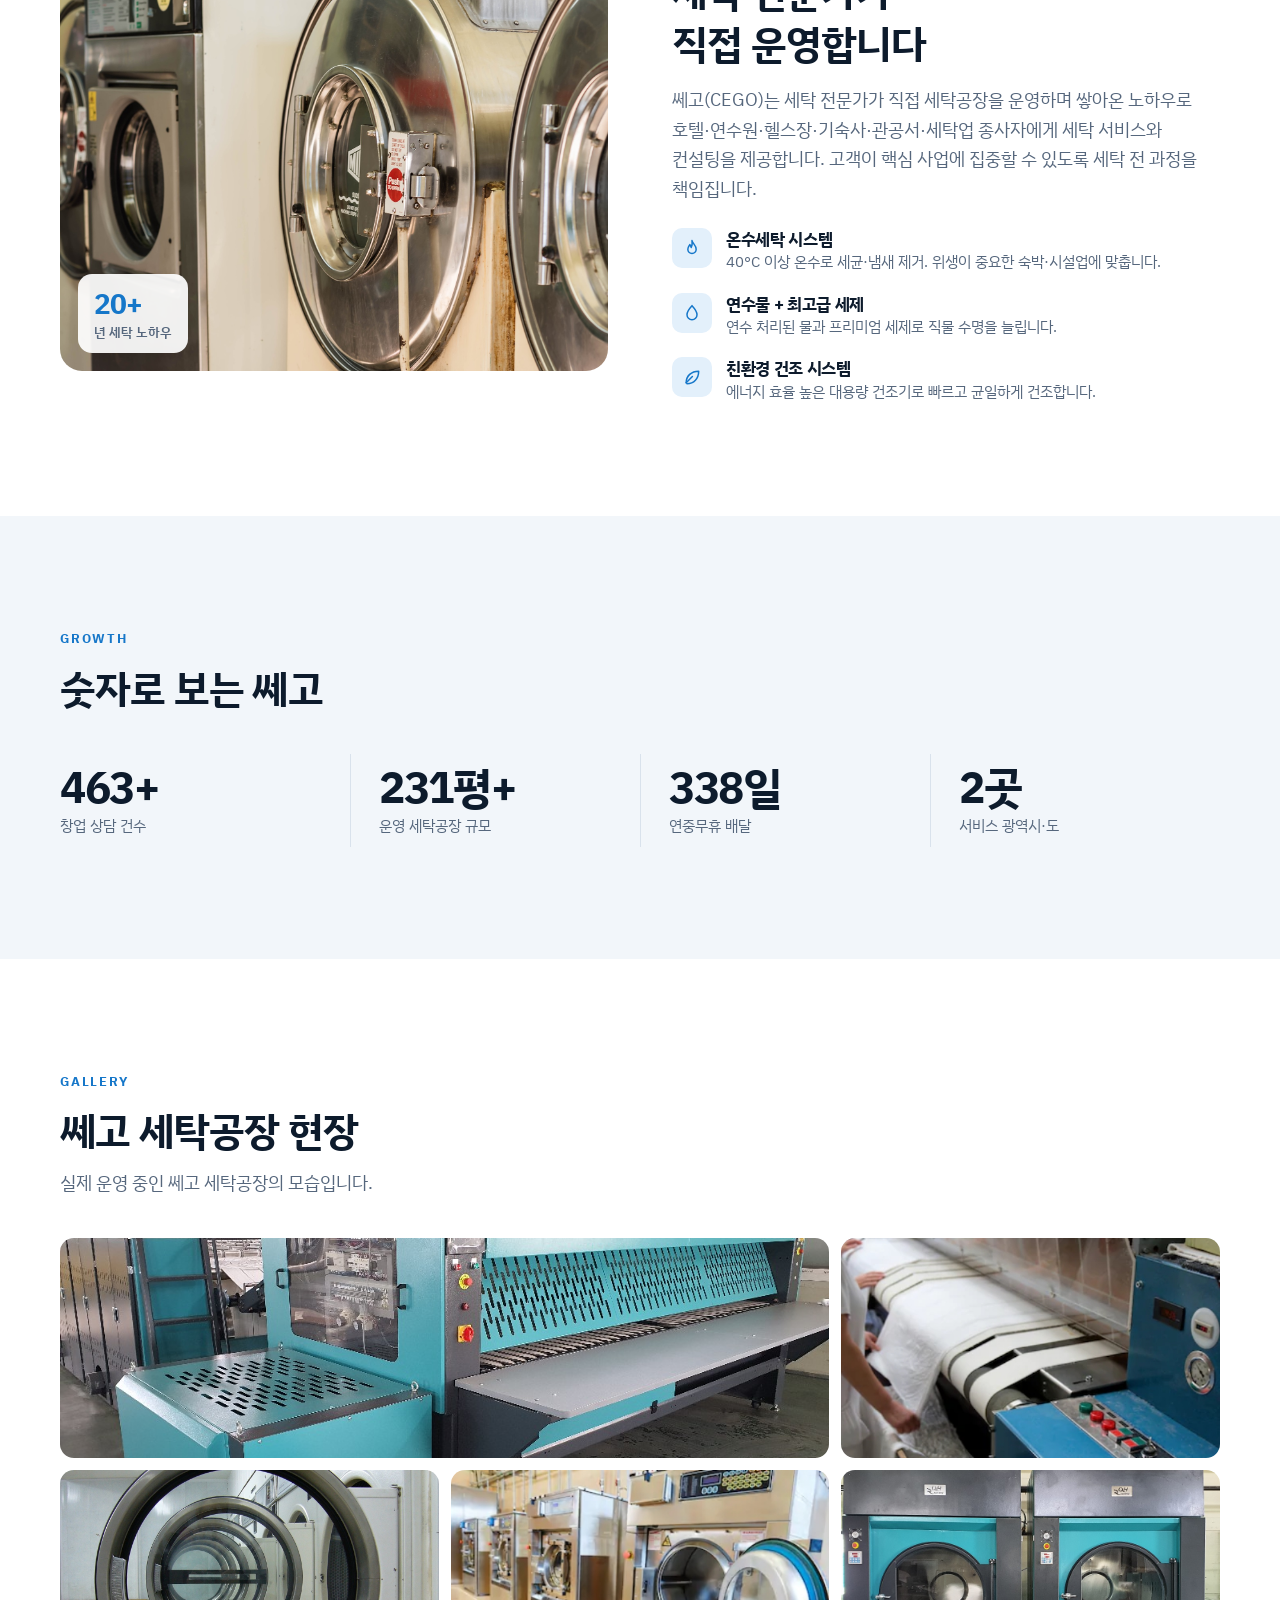
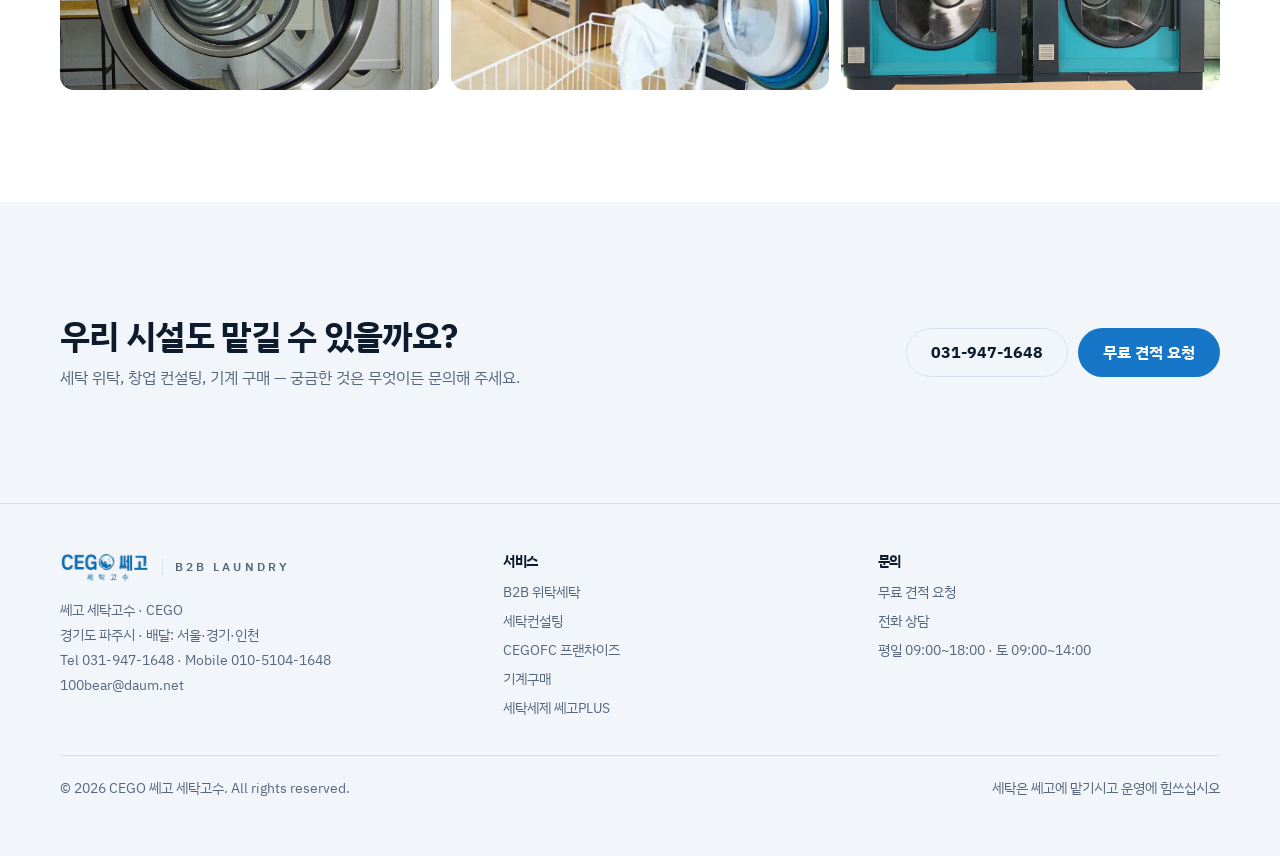
==== commit 6c771d2f: "feat: h2o 디자인 시스템으로 전체 페이지·상단 메뉴 리디자인 Co-Authored-By: Claude Opus 5.5 <noreply@anthropic.com>" ====
--- a/index.html
+++ b/index.html
@@ -1,365 +1,274 @@
 <!DOCTYPE html>
 <html lang="ko">
 <head>
+  <meta charset="UTF-8">
+  <meta name="viewport" content="width=device-width, initial-scale=1.0, viewport-fit=cover">
+  <title>CEGO 쎄고 세탁고수 | B2B 세탁 전문 서비스</title>
+  <meta name="description" content="CEGO 쎄고 세탁고수 — 호텔·연수원·헬스장·기숙사·관공서·대량 세탁업 B2B 전문 세탁 서비스. 온수세탁, 연수물세탁, 최고급세제, 최신설비. 서울·경기·인천 365일 배달.">
+  <meta name="theme-color" content="#ffffff">
   <link rel="icon" type="image/png" href="images/favicon.png">
   <link rel="apple-touch-icon" href="images/favicon.png">
-  <meta charset="UTF-8">
-  <meta name="viewport" content="width=device-width, initial-scale=1.0">
-  <meta name="description" content="CEGO 쎄고 세탁고수 — 호텔·연수원·헬스장·기숙사·관공서·대량 세탁업 B2B 전문 세탁 서비스. 온수세탁, 연수물세탁, 최고급세제, 최신설비. 서울·경기·인천 배달.">
-  <title>CEGO 쎄고 세탁고수 | B2B 세탁 전문 서비스</title>
   <link rel="preconnect" href="https://fonts.googleapis.com">
   <link rel="preconnect" href="https://fonts.gstatic.com" crossorigin>
-  <link href="https://fonts.googleapis.com/css2?family=Noto+Sans+KR:wght@400;500;600;700;800&display=swap" rel="stylesheet">
+  <link href="https://fonts.googleapis.com/css2?family=IBM+Plex+Sans+KR:wght@400;500;700&display=swap" rel="stylesheet">
   <link rel="stylesheet" href="assets/css/style.css">
 </head>
 <body>
-
-  <!-- ===== 헤더 ===== -->
-  <header class="header" role="banner">
-    <div class="header-inner">
-      <a href="index.html" class="header-logo" aria-label="CEGO 쎄고 세탁고수 홈으로">
-        <img src="images/cego-logo-transparent.png" alt="CEGO 쎄고 세탁고수 로고">
+  <header class="header">
+    <div class="header-halo" aria-hidden="true"></div>
+    <div class="wrap header-bar">
+      <a href="index.html" class="brand" aria-label="CEGO 쎄고 세탁고수 홈">
+        <img src="images/cego-logo-transparent.png" alt="CEGO 쎄고 세탁고수" width="102" height="34">
+        <span class="brand-sep" aria-hidden="true"></span>
+        <span class="brand-word">B2B Laundry</span>
       </a>
-      <nav class="nav-desktop" role="navigation" aria-label="주요 메뉴">
-        <a href="index.html" class="active">홈</a>
-        <a href="consulting.html">세탁컨설팅</a>
-        <a href="machines.html">기계구매</a>
-        <a href="detergent.html">세탁세제</a>
-        <a href="quote.html">견적요청</a>
+      <nav class="gnb" aria-label="주요 메뉴">
+        <a href="index.html#service" data-pages="index.html">세탁 서비스</a>
+        <a href="consulting.html" data-pages="consulting.html">세탁컨설팅</a>
+        <a href="machines.html" data-pages="machines.html detergent.html">기계·세제</a>
+        <a href="index.html#about" data-pages="">회사소개</a>
+        <a href="quote.html" data-pages="quote.html">고객지원</a>
       </nav>
-      <a href="quote.html" class="btn btn-orange header-cta">견적 문의</a>
-      <button class="hamburger" aria-label="메뉴 열기" aria-expanded="false" aria-controls="navMobile">
-        <span></span><span></span><span></span>
-      </button>
+      <div class="header-right">
+        <a href="quote.html" class="pillbtn">견적 요청</a>
+        <button class="burger" type="button" aria-label="메뉴 열기" aria-expanded="false" aria-controls="mnav"><span></span><span></span><span></span></button>
+      </div>
     </div>
-    <nav class="nav-mobile" id="navMobile" role="navigation" aria-label="모바일 메뉴">
-      <a href="index.html"><svg style="width:16px;height:16px;vertical-align:-3px;margin-right:4px" viewBox="0 0 24 24" fill="currentColor" xmlns="http://www.w3.org/2000/svg"><path d="M11.47 3.84a.75.75 0 011.06 0l8.69 8.69a.75.75 0 101.06-1.06l-8.689-8.69a2.25 2.25 0 00-3.182 0l-8.69 8.69a.75.75 0 001.061 1.06l8.69-8.69z"/><path d="M12 5.432l8.159 8.159c.03.03.06.058.091.086v6.198c0 1.035-.84 1.875-1.875 1.875H15a.75.75 0 01-.75-.75v-4.5a.75.75 0 00-.75-.75h-3a.75.75 0 00-.75.75V21a.75.75 0 01-.75.75H5.625a1.875 1.875 0 01-1.875-1.875v-6.198a2.29 2.29 0 00.091-.086L12 5.43z"/></svg>홈</a>
-      <a href="consulting.html"><svg style="width:16px;height:16px;vertical-align:-3px;margin-right:4px" viewBox="0 0 24 24" fill="currentColor" xmlns="http://www.w3.org/2000/svg"><path d="M12 .75a8.25 8.25 0 00-4.135 15.39c.686.398 1.115 1.008 1.134 1.623a.75.75 0 00.577.706c.352.083.71.148 1.074.195.323.041.6-.218.6-.544v-4.661a6.714 6.714 0 01-.937-.171.75.75 0 11.374-1.453 5.261 5.261 0 002.626 0 .75.75 0 11.374 1.452 6.712 6.712 0 01-.937.172v4.66c0 .327.277.586.6.545.364-.047.722-.112 1.074-.195a.75.75 0 00.577-.706c.02-.615.448-1.225 1.134-1.623A8.25 8.25 0 0012 .75z"/></svg>세탁컨설팅</a>
-      <a href="machines.html"><svg style="width:16px;height:16px;vertical-align:-3px;margin-right:4px" viewBox="0 0 24 24" fill="currentColor" xmlns="http://www.w3.org/2000/svg"><path fill-rule="evenodd" d="M11.078 2.25c-.917 0-1.699.663-1.85 1.567L9.05 4.889c-.02.12-.115.26-.297.348a7.493 7.493 0 00-.986.57c-.166.115-.334.126-.45.083L6.3 5.508a1.875 1.875 0 00-2.282.819l-.922 1.597a1.875 1.875 0 00.432 2.385l.84.692c.095.078.17.229.154.43a7.598 7.598 0 000 1.139c.015.2-.059.352-.153.43l-.841.692a1.875 1.875 0 00-.432 2.385l.922 1.597a1.875 1.875 0 002.282.818l1.019-.382c.115-.043.283-.031.45.082.312.214.641.405.985.57.182.088.277.228.297.35l.178 1.071c.151.904.933 1.567 1.85 1.567h1.844c.916 0 1.699-.663 1.85-1.567l.178-1.072c.02-.12.114-.26.297-.349.344-.165.673-.356.985-.57.167-.114.335-.125.45-.082l1.02.382a1.875 1.875 0 002.28-.819l.923-1.597a1.875 1.875 0 00-.432-2.385l-.84-.692c-.095-.078-.17-.229-.154-.43a7.614 7.614 0 000-1.139c-.016-.2.059-.352.153-.43l.84-.692c.708-.582.891-1.59.433-2.385l-.922-1.597a1.875 1.875 0 00-2.282-.818l-1.02.382c-.114.043-.282.031-.449-.083a7.49 7.49 0 00-.985-.57c-.183-.087-.277-.227-.297-.348l-.179-1.072a1.875 1.875 0 00-1.85-1.567h-1.843zM12 15.75a3.75 3.75 0 100-7.5 3.75 3.75 0 000 7.5z" clip-rule="evenodd"/></svg>기계구매</a>
-      <a href="detergent.html"><svg style="width:16px;height:16px;vertical-align:-3px;margin-right:4px" viewBox="0 0 24 24" fill="currentColor" xmlns="http://www.w3.org/2000/svg"><path fill-rule="evenodd" d="M10.5 3.798v5.02a3 3 0 01-.879 2.121l-2.377 2.377a9.845 9.845 0 015.091 1.013 8.315 8.315 0 005.713.636l.285-.071-3.954-3.955a3 3 0 01-.879-2.121v-5.02a23.614 23.614 0 00-3 0zm4.5.138a.75.75 0 00.093-1.495A24.837 24.837 0 0012 2.25a25.048 25.048 0 00-3.093.191A.75.75 0 009 3.936v4.882a1.5 1.5 0 01-.44 1.06l-6.293 6.294c-1.62 1.621-.903 4.475 1.471 4.88 2.686.46 5.447.698 8.262.698 2.816 0 5.576-.239 8.262-.697 2.373-.406 3.092-3.26 1.47-4.881L15.44 9.879A1.5 1.5 0 0115 8.818V4.936z" clip-rule="evenodd"/></svg>세탁세제</a>
-      <a href="quote.html"><svg style="width:16px;height:16px;vertical-align:-3px;margin-right:4px" viewBox="0 0 24 24" fill="currentColor" xmlns="http://www.w3.org/2000/svg"><path fill-rule="evenodd" d="M7.502 6h7.128A3.375 3.375 0 0118 9.375v9.375a3 3 0 003-3V6.108c0-1.505-1.125-2.811-2.664-2.94a48.972 48.972 0 00-.673-.05A3 3 0 0015 1.5h-1.5a3 3 0 00-2.663 1.618c-.225.015-.45.032-.673.05C8.662 3.295 7.554 4.542 7.502 6zM13.5 3A1.5 1.5 0 0112 4.5h4.5A1.5 1.5 0 0115 3h-1.5z" clip-rule="evenodd"/><path fill-rule="evenodd" d="M3 9.375C3 8.339 3.84 7.5 4.875 7.5h9.75c1.036 0 1.875.84 1.875 1.875v11.25c0 1.035-.84 1.875-1.875 1.875h-9.75A1.875 1.875 0 013 20.625V9.375zM6 12a.75.75 0 01.75-.75h.008a.75.75 0 01.75.75v.008a.75.75 0 01-.75.75H6.75a.75.75 0 01-.75-.75V12zm2.25 0a.75.75 0 01.75-.75h3.75a.75.75 0 010 1.5H9a.75.75 0 01-.75-.75zM6 15a.75.75 0 01.75-.75h.008a.75.75 0 01.75.75v.008a.75.75 0 01-.75.75H6.75a.75.75 0 01-.75-.75V15zm2.25 0a.75.75 0 01.75-.75h3.75a.75.75 0 010 1.5H9a.75.75 0 01-.75-.75zM6 18a.75.75 0 01.75-.75h.008a.75.75 0 01.75.75v.008a.75.75 0 01-.75.75H6.75a.75.75 0 01-.75-.75V18zm2.25 0a.75.75 0 01.75-.75h3.75a.75.75 0 010 1.5H9a.75.75 0 01-.75-.75z" clip-rule="evenodd"/></svg>견적요청</a>
-      <div class="nav-cta-mobile">
-        <a href="tel:031-947-1648"><svg style="width:16px;height:16px;vertical-align:-3px;margin-right:4px" viewBox="0 0 24 24" fill="currentColor" xmlns="http://www.w3.org/2000/svg"><path fill-rule="evenodd" d="M1.5 4.5a3 3 0 013-3h1.372c.86 0 1.61.586 1.819 1.42l1.105 4.423a1.875 1.875 0 01-.694 1.955l-1.293.97c-.135.101-.164.249-.126.352a11.285 11.285 0 006.697 6.697c.103.038.25.009.352-.126l.97-1.293a1.875 1.875 0 011.955-.694l4.423 1.105c.834.209 1.42.959 1.42 1.82V19.5a3 3 0 01-3 3h-2.25C8.552 22.5 1.5 15.448 1.5 6.75V4.5z" clip-rule="evenodd"/></svg>031-947-1648 전화 문의</a>
+    <div class="mega" aria-hidden="false">
+      <div class="wrap mega-cols">
+        <div class="mega-col"><p>맡기면 끝나는 B2B 세탁</p><a href="index.html#service">B2B 위탁세탁</a><a href="index.html#flow">세탁 공정</a><a href="index.html#why">왜 쎄고인가</a></div>
+        <div class="mega-col"><p>세탁업을 시작한다면</p><a href="consulting.html#startup">창업 컨설팅</a><a href="consulting.html#franchise">CEGOFC 프랜차이즈</a><a href="consulting.html#education">창업 교육</a><a href="consulting.html#process">진행 과정</a></div>
+        <div class="mega-col"><p>검증된 설비와 세제</p><a href="machines.html#washer">업소용 세탁기</a><a href="machines.html#dryer">업소용 건조기</a><a href="machines.html#ironer">다림기 · 폴더</a><a href="detergent.html">세제 쎄고PLUS<span class=new>NEW</span></a></div>
+        <div class="mega-col"><p>쎄고를 알아본 뒤</p><a href="index.html#about">쎄고 소개</a><a href="index.html#growth">숫자로 보는 쎄고</a><a href="index.html#gallery">세탁공장 현장</a></div>
+        <div class="mega-col"><p>언제든 물어보세요</p><a href="quote.html">무료 견적 요청</a><a href="tel:031-947-1648">전화 상담 031-947-1648</a><a href="sms:010-5104-1648">문자 상담 010-5104-1648</a></div>
+      </div>
+    </div>
+    <nav class="mnav" id="mnav" hidden aria-label="모바일 메뉴">
+      <div class="wrap">
+      <div class="mnav-group"><h5>세탁 서비스</h5><p>맡기면 끝나는 B2B 세탁</p><a href="index.html#service">B2B 위탁세탁</a><a href="index.html#flow">세탁 공정</a><a href="index.html#why">왜 쎄고인가</a></div>
+      <div class="mnav-group"><h5>세탁컨설팅</h5><p>세탁업을 시작한다면</p><a href="consulting.html#startup">창업 컨설팅</a><a href="consulting.html#franchise">CEGOFC 프랜차이즈</a><a href="consulting.html#education">창업 교육</a><a href="consulting.html#process">진행 과정</a></div>
+      <div class="mnav-group"><h5>기계·세제</h5><p>검증된 설비와 세제</p><a href="machines.html#washer">업소용 세탁기</a><a href="machines.html#dryer">업소용 건조기</a><a href="machines.html#ironer">다림기 · 폴더</a><a href="detergent.html">세제 쎄고PLUS</a></div>
+      <div class="mnav-group"><h5>회사소개</h5><p>쎄고를 알아본 뒤</p><a href="index.html#about">쎄고 소개</a><a href="index.html#growth">숫자로 보는 쎄고</a><a href="index.html#gallery">세탁공장 현장</a></div>
+      <div class="mnav-group"><h5>고객지원</h5><p>언제든 물어보세요</p><a href="quote.html">무료 견적 요청</a><a href="tel:031-947-1648">전화 상담 031-947-1648</a><a href="sms:010-5104-1648">문자 상담 010-5104-1648</a></div>
+        <div class="mnav-foot">
+          <a href="quote.html" class="btn btn-primary btn-block">무료 견적 요청하기</a>
+          <small>031-947-1648 · 평일 09:00~18:00</small>
+        </div>
       </div>
     </nav>
   </header>
 
   <main>
-
-    <!-- ===== 히어로 ===== -->
-    <section class="hero" aria-label="메인 히어로">
-      <video class="hero-bg hero-video" autoplay muted loop playsinline preload="auto"
-             poster="images/hero/cego-hero-desktop.jpg"
-             data-src-desktop="images/hero/cego-hero-desktop.mp4"
-             data-src-mobile="images/hero/cego-hero-mobile.mp4"
-             data-poster-mobile="images/hero/cego-hero-mobile.jpg"
-             aria-label="쎄고 세탁 서비스 소개 영상"></video>
-      <script>
-        (function () {
-          var v = document.querySelector('.hero-video');
-          if (!v) return;
-          var mobile = window.matchMedia('(max-width: 768px)').matches;
-          if (mobile) v.poster = v.dataset.posterMobile;
-          v.src = mobile ? v.dataset.srcMobile : v.dataset.srcDesktop;
-          var p = v.play();
-          if (p && p.catch) p.catch(function () {});
-        })();
-      </script>
-      <div class="hero-overlay"></div>
-      <div class="container">
-        <div class="hero-content">
-          <div class="hero-badge">
-            <span class="hero-badge-dot"></span>
-            서울·경기·인천 365일 배달 서비스
+    <section class="vhero" aria-label="쎄고 소개 영상">
+      <div class="vhero-stick">
+        <div class="vhero-card">
+          <img class="still" src="images/hero/cego-hero-desktop.jpg" alt="">
+          <video muted loop playsinline autoplay preload="auto"
+                 data-src-desktop="images/hero/cego-hero-desktop.mp4" data-src-mobile="images/hero/cego-hero-mobile.mp4"
+                 data-poster-desktop="images/hero/cego-hero-desktop.jpg" data-poster-mobile="images/hero/cego-hero-mobile.jpg"
+                 poster="images/hero/cego-hero-desktop.jpg" aria-label="호텔 린넨이 쎄고 세탁공장을 거쳐 깨끗하게 돌아오는 과정"></video>
+          <div class="vh-shade" aria-hidden="true"></div>
+          <div class="vh-top">
+            <span class="eyebrow">B2B Laundry Partner</span>
+            <h1 class="vh-title"><span>세탁은 <em>쎄고</em>에 맡기시고</span><span>운영에 힘쓰십시오!</span></h1>
+            <p class="vh-sub">호텔·연수원·헬스장·기숙사·관공서·대량 세탁업 전문 B2B 세탁 파트너</p>
+            <div class="btn-row">
+              <a href="quote.html" class="btn btn-primary">무료 견적 요청</a>
+              <a href="consulting.html" class="btn btn-hero-ghost">세탁컨설팅 보기</a>
+            </div>
           </div>
-          <h1>세탁은 <em>쎄고</em>에 맡기시고<br>운영에 힘쓰십시오!</h1>
-          <p class="hero-sub">호텔·연수원·헬스장·기숙사·관공서·대량 세탁업 전문 B2B 세탁 파트너<br>온수세탁 + 연수물세탁 + 최고급세제 + 최신설비</p>
-          <div class="hero-tags">
-            <span class="hero-tag"><svg style="width:16px;height:16px;vertical-align:-3px;margin-right:4px" viewBox="0 0 24 24" fill="currentColor" xmlns="http://www.w3.org/2000/svg"><path fill-rule="evenodd" d="M12.963 2.286a.75.75 0 00-1.071-.136 9.742 9.742 0 00-3.539 6.177A7.547 7.547 0 016.648 6.61a.75.75 0 00-1.152.082A9 9 0 1015.68 4.534a7.46 7.46 0 01-2.717-2.248zM15.75 14.25a3.75 3.75 0 11-7.313-1.172c.628.465 1.35.81 2.133 1a5.99 5.99 0 011.925-3.545 3.75 3.75 0 013.255 3.717z" clip-rule="evenodd"/></svg>온수세탁 40°C+</span>
-            <span class="hero-tag"><svg style="width:16px;height:16px;vertical-align:-3px;margin-right:4px" viewBox="0 0 24 24" fill="currentColor" xmlns="http://www.w3.org/2000/svg"><path fill-rule="evenodd" d="M4.5 9.75a6 6 0 0111.573-2.226 3.75 3.75 0 014.133 4.303A4.5 4.5 0 0118 20.25H6.75a5.25 5.25 0 01-2.23-10.004 6.072 6.072 0 01-.02-.496z" clip-rule="evenodd"/></svg>연수물세탁</span>
-            <span class="hero-tag"><svg style="width:16px;height:16px;vertical-align:-3px;margin-right:4px" viewBox="0 0 24 24" fill="currentColor" xmlns="http://www.w3.org/2000/svg"><path fill-rule="evenodd" d="M9 4.5a.75.75 0 01.721.544l.813 2.846a3.75 3.75 0 002.576 2.576l2.846.813a.75.75 0 010 1.442l-2.846.813a3.75 3.75 0 00-2.576 2.576l-.813 2.846a.75.75 0 01-1.442 0l-.813-2.846a3.75 3.75 0 00-2.576-2.576l-2.846-.813a.75.75 0 010-1.442l2.846-.813A3.75 3.75 0 007.466 7.89l.813-2.846A.75.75 0 019 4.5zM18 1.5a.75.75 0 01.728.568l.258 1.036c.236.94.97 1.674 1.91 1.91l1.036.258a.75.75 0 010 1.456l-1.036.258c-.94.236-1.674.97-1.91 1.91l-.258 1.036a.75.75 0 01-1.456 0l-.258-1.036a2.625 2.625 0 00-1.91-1.91l-1.036-.258a.75.75 0 010-1.456l1.036-.258a2.625 2.625 0 001.91-1.91l.258-1.036A.75.75 0 0118 1.5zM16.5 15a.75.75 0 01.712.513l.394 1.183c.15.447.5.799.948.948l1.183.395a.75.75 0 010 1.422l-1.183.395c-.447.15-.799.5-.948.948l-.395 1.183a.75.75 0 01-1.422 0l-.395-1.183a1.5 1.5 0 00-.948-.948l-1.183-.395a.75.75 0 010-1.422l1.183-.395c.447-.15.799-.5.948-.948l.395-1.183A.75.75 0 0116.5 15z" clip-rule="evenodd"/></svg>최고급세제</span>
-            <span class="hero-tag"><svg style="width:16px;height:16px;vertical-align:-3px;margin-right:4px" viewBox="0 0 24 24" fill="currentColor" xmlns="http://www.w3.org/2000/svg"><path d="M3.375 4.5C2.339 4.5 1.5 5.34 1.5 6.375V13.5h12V6.375c0-1.036-.84-1.875-1.875-1.875h-8.25zM13.5 15h-12v2.625c0 1.035.84 1.875 1.875 1.875h.375a3 3 0 116 0h3a.75.75 0 00.75-.75V15z"/><path d="M8.25 19.5a1.5 1.5 0 10-3 0 1.5 1.5 0 003 0zM15.75 6.75a.75.75 0 00-.75.75v11.25c0 .087.015.17.042.248a3 3 0 015.958.464c.853-.175 1.522-.935 1.464-1.883a18.659 18.659 0 00-3.732-10.104 1.837 1.837 0 00-1.47-.725H15.75z"/><path d="M19.5 19.5a1.5 1.5 0 10-3 0 1.5 1.5 0 003 0z"/></svg>365일 배달</span>
+          <div class="vh-bottom">
+            <div class="vh-label">WASH · DRY · IRON · DELIVERY</div>
+            <div class="vh-motto">세탁고수, 쎄고</div>
+            <div class="vh-area"><span class="dot" aria-hidden="true"></span>서울·경기·인천 365일 배달 서비스</div>
           </div>
-          <div class="hero-btns">
-            <a href="quote.html" class="btn btn-orange">무료 견적 요청 →</a>
-            <a href="consulting.html" class="btn btn-outline">세탁컨설팅 보기</a>
+        </div>
+      </div>
+    </section>
+
+    <section class="band" id="why">
+      <div class="wrap">
+        <div class="sec-head">
+          <span class="eyebrow">Why CEGO</span>
+          <h2 class="h-l">온수, 연수, 세제, 설비.<br>네 가지가 세탁 품질을 정합니다</h2>
+          <p class="lead">20년 이상의 세탁 노하우와 최신 설비로 최고의 품질을 제공합니다.</p>
+        </div>
+        <div class="grid g4">
+          <div class="card rv"><span class="ico" aria-hidden="true"><svg viewBox="0 0 24 24" fill="none" stroke="currentColor" stroke-width="1.8" stroke-linecap="round" stroke-linejoin="round"><path d="M12 3c.5 3.5 5 5.5 5 10.5a5 5 0 0 1-10 0c0-2.6 1.6-4 2.4-5.6.8 1.2 1.6 2.1 1.6 3.6 1.2-2.2 1.4-5.5 1-8.5z"/></svg></span><h3>온수세탁 40°C+</h3><p>40°C 이상 온수로 세탁해 세균과 냄새를 제거합니다.</p></div>
+          <div class="card rv"><span class="ico" aria-hidden="true"><svg viewBox="0 0 24 24" fill="none" stroke="currentColor" stroke-width="1.8" stroke-linecap="round" stroke-linejoin="round"><path d="M12 3.2s6 6.4 6 10.8a6 6 0 0 1-12 0c0-4.4 6-10.8 6-10.8z"/></svg></span><h3>연수물 + 최고급세제</h3><p>연수 처리된 물과 프리미엄 세제로 직물 수명을 늘리고 세탁 품질을 높입니다.</p></div>
+          <div class="card rv"><span class="ico" aria-hidden="true"><svg viewBox="0 0 24 24" fill="none" stroke="currentColor" stroke-width="1.8" stroke-linecap="round" stroke-linejoin="round"><path d="M13 2 4 14h7l-1 8 9-12h-7l1-8z"/></svg></span><h3>최신설비</h3><p>2025년 이후 도입한 최신 세탁·건조 설비로 세탁 품질을 보장합니다.</p></div>
+          <div class="card rv"><span class="ico" aria-hidden="true"><svg viewBox="0 0 24 24" fill="none" stroke="currentColor" stroke-width="1.8" stroke-linecap="round" stroke-linejoin="round"><path d="M9 3 4 5.5l1.8 4L8 8.6V20h8V8.6l2.2.9L20 5.5 15 3a3 3 0 0 1-6 0z"/></svg></span><h3>최고 다림질</h3><p>롤러프레스·아이로너 최신 장비로 주름 없는 마감을 제공합니다.</p></div>
+        </div>
+      </div>
+    </section>
+
+    <section class="band band-surface" id="service">
+      <div class="wrap">
+        <div class="sec-head">
+          <span class="eyebrow">Our Business</span>
+          <h2 class="h-l">창업부터 운영까지,<br>세탁업의 모든 것을 쎄고가 함께합니다</h2>
+        </div>
+        <div class="grid g2">
+          <a class="biz rv" href="quote.html?type=세탁위탁">
+            <div class="biz-img"><img src="images/flow/biz-outsourcing.jpg" alt="호텔 린넨을 수거하는 쎄고 직원" loading="lazy"></div>
+            <div class="biz-body">
+              <span class="tag">B2B 위탁세탁</span>
+              <h3>린넨·타월·유니폼을 맡겨 주세요</h3>
+              <p>호텔·연수원·헬스장·기숙사·관공서의 대량 세탁물을 수거부터 배달까지 책임집니다.</p>
+              <ul class="ticks"><li>온수 40°C+ · 연수물 · 프리미엄 세제</li><li>롤러프레스 다림질 · 접기 마감</li><li>서울·경기·인천 365일 수거·배달</li></ul>
+              <span class="more">위탁 견적 받기 →</span>
+            </div>
+          </a>
+          <a class="biz rv" href="consulting.html">
+            <div class="biz-img"><img src="images/flow/biz-consulting.jpg" alt="세탁 창업 컨설팅 상담" loading="lazy"></div>
+            <div class="biz-body">
+              <span class="tag">세탁컨설팅</span>
+              <h3>세탁업 시작의 모든 단계를 함께</h3>
+              <p>창업 컨설팅부터 CEGOFC 프랜차이즈, 창업 교육까지 전문가가 직접 안내합니다.</p>
+              <ul class="ticks"><li>상권·입지 분석, 투자비 산출</li><li>CEGOFC 프랜차이즈</li><li>세탁공장 현장 교육</li></ul>
+              <span class="more">자세히 보기 →</span>
+            </div>
+          </a>
+          <a class="biz rv" href="machines.html">
+            <div class="biz-img"><img src="images/flow/machine-washer.jpg" alt="업소용 대형 세탁기" loading="lazy"></div>
+            <div class="biz-body">
+              <span class="tag">기계구매</span>
+              <h3>직접 써 보고 검증한 설비</h3>
+              <p>산업용 세탁기·건조기·다림기·폴더를 합리적인 가격에 공급하고 설치와 AS까지 맡습니다.</p>
+              <span class="more">자세히 보기 →</span>
+            </div>
+          </a>
+          <a class="biz rv" href="detergent.html">
+            <div class="biz-img"><img src="images/cego-plus-product.jpeg" alt="쎄고PLUS 세탁공장 전용 세제" loading="lazy" style="object-position:center 30%"></div>
+            <div class="biz-body">
+              <span class="tag">세탁세제</span>
+              <h3>쎄고PLUS 프리미엄 세제</h3>
+              <p>세탁공장 사장이 직접 만든 고농축 세제. 계면활성제 28%·단백질효소로 차염산·가성소다를 대체합니다.</p>
+              <span class="more">자세히 보기 →</span>
+            </div>
+          </a>
+        </div>
+      </div>
+    </section>
+
+    <section class="band band-navy" id="flow">
+      <div class="wrap">
+        <div class="sec-head">
+          <span class="eyebrow">How it works</span>
+          <h2 class="h-l">수거부터 배달까지, 쎄고 한 곳에서</h2>
+          <p class="lead">맡기신 세탁물은 같은 공정을 거쳐 같은 품질로 돌아갑니다.</p>
+        </div>
+        <ol class="steps" style="--n:5">
+          <li class="step rv"><i>1</i><h4>수거</h4><p>정해진 요일·시간에 쎄고 차량이 직접 수거</p></li>
+          <li class="step rv"><i>2</i><h4>온수·연수 세탁</h4><p>40°C 이상 온수와 연수물, 프리미엄 세제</p></li>
+          <li class="step rv"><i>3</i><h4>건조·다림질</h4><p>대용량 건조기와 롤러프레스로 마감</p></li>
+          <li class="step rv"><i>4</i><h4>검수·포장</h4><p>얼룩·파손 확인 후 품목별로 접어 포장</p></li>
+          <li class="step rv"><i>5</i><h4>365일 배달</h4><p>서울·경기·인천 연중무휴 배달</p></li>
+        </ol>
+      </div>
+    </section>
+
+    <section class="band" id="about">
+      <div class="wrap split">
+        <div class="split-media rv">
+          <img src="images/KakaoTalk_Photo_2026-04-23-10-50-04-006.jpeg" alt="쎄고 세탁공장 내부" loading="lazy">
+          <div class="badge"><b>20+</b><span>년 세탁 노하우</span></div>
+        </div>
+        <div class="rv">
+          <span class="eyebrow">About CEGO</span>
+          <h2 class="h-l" style="margin-top:12px">세탁 전문가가<br>직접 운영합니다</h2>
+          <p class="lead" style="margin-top:16px">쎄고(CEGO)는 세탁 전문가가 직접 세탁공장을 운영하며 쌓아온 노하우로 호텔·연수원·헬스장·기숙사·관공서·세탁업 종사자에게 세탁 서비스와 컨설팅을 제공합니다. 고객이 핵심 사업에 집중할 수 있도록 세탁 전 과정을 책임집니다.</p>
+          <ul class="feat-list">
+            <li><span class="ico" aria-hidden="true"><svg viewBox="0 0 24 24" fill="none" stroke="currentColor" stroke-width="1.8" stroke-linecap="round" stroke-linejoin="round"><path d="M12 3c.5 3.5 5 5.5 5 10.5a5 5 0 0 1-10 0c0-2.6 1.6-4 2.4-5.6.8 1.2 1.6 2.1 1.6 3.6 1.2-2.2 1.4-5.5 1-8.5z"/></svg></span><div><h4>온수세탁 시스템</h4><p>40°C 이상 온수로 세균·냄새 제거. 위생이 중요한 숙박·시설업에 맞춥니다.</p></div></li>
+            <li><span class="ico" aria-hidden="true"><svg viewBox="0 0 24 24" fill="none" stroke="currentColor" stroke-width="1.8" stroke-linecap="round" stroke-linejoin="round"><path d="M12 3.2s6 6.4 6 10.8a6 6 0 0 1-12 0c0-4.4 6-10.8 6-10.8z"/></svg></span><div><h4>연수물 + 최고급 세제</h4><p>연수 처리된 물과 프리미엄 세제로 직물 수명을 늘립니다.</p></div></li>
+            <li><span class="ico" aria-hidden="true"><svg viewBox="0 0 24 24" fill="none" stroke="currentColor" stroke-width="1.8" stroke-linecap="round" stroke-linejoin="round"><path d="M5 19c0-8.3 6.2-14 15-14 0 8.8-5.7 15-14 15"/><path d="M5 19l7.5-7.5"/></svg></span><div><h4>친환경 건조 시스템</h4><p>에너지 효율 높은 대용량 건조기로 빠르고 균일하게 건조합니다.</p></div></li>
+          </ul>
+        </div>
+      </div>
+    </section>
+
+    <section class="band band-surface" id="growth">
+      <div class="wrap">
+        <div class="sec-head">
+          <span class="eyebrow">Growth</span>
+          <h2 class="h-l">숫자로 보는 쎄고</h2>
+        </div>
+        <div class="stats rv">
+          <div class="stat"><b data-target="500" data-suffix="+">500+</b><span>창업 상담 건수</span></div>
+          <div class="stat"><b data-target="250" data-suffix="평+">250평+</b><span>운영 세탁공장 규모</span></div>
+          <div class="stat"><b data-target="365" data-suffix="일">365일</b><span>연중무휴 배달</span></div>
+          <div class="stat"><b data-target="3" data-suffix="곳">3곳</b><span>서비스 광역시·도</span></div>
+        </div>
+      </div>
+    </section>
+
+    <section class="band" id="gallery">
+      <div class="wrap">
+        <div class="sec-head">
+          <span class="eyebrow">Gallery</span>
+          <h2 class="h-l">쎄고 세탁공장 현장</h2>
+          <p class="lead">실제 운영 중인 쎄고 세탁공장의 모습입니다.</p>
+        </div>
+        <div class="gallery">
+          <figure class="wide rv"><img src="images/KakaoTalk_Photo_2026-04-23-10-50-04-004.jpeg" alt="쎄고 세탁공장 현장 1" loading="lazy"></figure>
+          <figure class="rv"><img src="images/KakaoTalk_Photo_2026-04-23-10-50-04-001.jpeg" alt="쎄고 세탁공장 현장 2" loading="lazy"></figure>
+          <figure class="rv"><img src="images/KakaoTalk_Photo_2026-04-23-10-50-04-007.jpeg" alt="쎄고 세탁공장 현장 3" loading="lazy"></figure>
+          <figure class="rv"><img src="images/KakaoTalk_Photo_2026-04-23-10-50-04-003.jpeg" alt="쎄고 세탁공장 현장 4" loading="lazy"></figure>
+          <figure class="rv"><img src="images/KakaoTalk_Photo_2026-04-23-10-50-04-005.jpeg" alt="쎄고 세탁공장 현장 5" loading="lazy"></figure>
+        </div>
+      </div>
+    </section>
+
+    <section class="band band-surface">
+      <div class="wrap cta rv">
+        <div><h2>우리 시설도 맡길 수 있을까요?</h2><p>세탁 위탁, 창업 컨설팅, 기계 구매 — 궁금한 것은 무엇이든 문의해 주세요.</p></div>
+        <div class="btn-row"><a href="tel:031-947-1648" class="btn btn-ghost">031-947-1648</a><a href="quote.html" class="btn btn-primary">무료 견적 요청</a></div>
+      </div>
+    </section>
+
+  </main>
+
+  <footer class="footer">
+    <div class="wrap">
+      <div class="footer-grid">
+        <div>
+          <a href="index.html" class="brand" aria-label="CEGO 쎄고 세탁고수 홈">
+            <img src="images/cego-logo-transparent.png" alt="CEGO 쎄고 세탁고수" width="90" height="30">
+            <span class="brand-sep" aria-hidden="true"></span>
+            <span class="brand-word">B2B Laundry</span>
+          </a>
+          <div class="footer-info">
+            <span>쎄고 세탁고수 · CEGO</span>
+            <span>경기도 파주시 · 배달: 서울·경기·인천</span>
+            <span>Tel <a href="tel:031-947-1648">031-947-1648</a> · Mobile <a href="tel:010-5104-1648">010-5104-1648</a></span>
+            <span><a href="mailto:100bear@daum.net">100bear@daum.net</a></span>
           </div>
         </div>
-      </div>
-      <div class="hero-scroll" aria-hidden="true">스크롤</div>
-    </section>
-
-    <!-- ===== 특징 4가지 ===== -->
-    <section class="features" aria-label="주요 특징">
-      <div class="container">
-        <div class="section-header fade-in">
-          <span class="section-label">WHY CEGO</span>
-          <h2 class="section-title">쎄고만의 차별화된 서비스</h2>
-          <p class="section-desc">20년 이상의 세탁 노하우와 최신 설비로 최고의 품질을 제공합니다</p>
-        </div>
-        <div class="features-grid">
-          <div class="feature-card fade-in delay-1">
-            <div class="feature-icon"><svg width="28" height="28" viewBox="0 0 24 24" fill="white" xmlns="http://www.w3.org/2000/svg"><path fill-rule="evenodd" d="M11.078 2.25c-.917 0-1.699.663-1.85 1.567L9.05 4.889c-.02.12-.115.26-.297.348a7.493 7.493 0 00-.986.57c-.166.115-.334.126-.45.083L6.3 5.508a1.875 1.875 0 00-2.282.819l-.922 1.597a1.875 1.875 0 00.432 2.385l.84.692c.095.078.17.229.154.43a7.598 7.598 0 000 1.139c.015.2-.059.352-.153.43l-.841.692a1.875 1.875 0 00-.432 2.385l.922 1.597a1.875 1.875 0 002.282.818l1.019-.382c.115-.043.283-.031.45.082.312.214.641.405.985.57.182.088.277.228.297.35l.178 1.071c.151.904.933 1.567 1.85 1.567h1.844c.916 0 1.699-.663 1.85-1.567l.178-1.072c.02-.12.114-.26.297-.349.344-.165.673-.356.985-.57.167-.114.335-.125.45-.082l1.02.382a1.875 1.875 0 002.28-.819l.923-1.597a1.875 1.875 0 00-.432-2.385l-.84-.692c-.095-.078-.17-.229-.154-.43a7.614 7.614 0 000-1.139c-.016-.2.059-.352.153-.43l.84-.692c.708-.582.891-1.59.433-2.385l-.922-1.597a1.875 1.875 0 00-2.282-.818l-1.02.382c-.114.043-.282.031-.449-.083a7.49 7.49 0 00-.985-.57c-.183-.087-.277-.227-.297-.348l-.179-1.072a1.875 1.875 0 00-1.85-1.567h-1.843zM12 15.75a3.75 3.75 0 100-7.5 3.75 3.75 0 000 7.5z" clip-rule="evenodd"/></svg></div>
-            <h3>최신설비</h3>
-            <p>2025년 이후 도입한 최신 세탁·건조 설비로 탁월한 세탁 품질을 보장합니다.</p>
-          </div>
-          <div class="feature-card fade-in delay-2">
-            <div class="feature-icon"><svg width="28" height="28" viewBox="0 0 24 24" fill="white" xmlns="http://www.w3.org/2000/svg"><path fill-rule="evenodd" d="M12.963 2.286a.75.75 0 00-1.071-.136 9.742 9.742 0 00-3.539 6.177A7.547 7.547 0 016.648 6.61a.75.75 0 00-1.152.082A9 9 0 1015.68 4.534a7.46 7.46 0 01-2.717-2.248zM15.75 14.25a3.75 3.75 0 11-7.313-1.172c.628.465 1.35.81 2.133 1a5.99 5.99 0 011.925-3.545 3.75 3.75 0 013.255 3.717z" clip-rule="evenodd"/></svg></div>
-            <h3>온수세탁</h3>
-            <p>40°C 이상 온수로 세탁하여 세균·냄새를 완벽하게 제거합니다.</p>
-          </div>
-          <div class="feature-card fade-in delay-3">
-            <div class="feature-icon"><svg width="28" height="28" viewBox="0 0 24 24" fill="white" xmlns="http://www.w3.org/2000/svg"><path fill-rule="evenodd" d="M9 4.5a.75.75 0 01.721.544l.813 2.846a3.75 3.75 0 002.576 2.576l2.846.813a.75.75 0 010 1.442l-2.846.813a3.75 3.75 0 00-2.576 2.576l-.813 2.846a.75.75 0 01-1.442 0l-.813-2.846a3.75 3.75 0 00-2.576-2.576l-2.846-.813a.75.75 0 010-1.442l2.846-.813A3.75 3.75 0 007.466 7.89l.813-2.846A.75.75 0 019 4.5zM18 1.5a.75.75 0 01.728.568l.258 1.036c.236.94.97 1.674 1.91 1.91l1.036.258a.75.75 0 010 1.456l-1.036.258c-.94.236-1.674.97-1.91 1.91l-.258 1.036a.75.75 0 01-1.456 0l-.258-1.036a2.625 2.625 0 00-1.91-1.91l-1.036-.258a.75.75 0 010-1.456l1.036-.258a2.625 2.625 0 001.91-1.91l.258-1.036A.75.75 0 0118 1.5zM16.5 15a.75.75 0 01.712.513l.394 1.183c.15.447.5.799.948.948l1.183.395a.75.75 0 010 1.422l-1.183.395c-.447.15-.799.5-.948.948l-.395 1.183a.75.75 0 01-1.422 0l-.395-1.183a1.5 1.5 0 00-.948-.948l-1.183-.395a.75.75 0 010-1.422l1.183-.395c.447-.15.799-.5.948-.948l.395-1.183A.75.75 0 0116.5 15z" clip-rule="evenodd"/></svg></div>
-            <h3>최고 다림질</h3>
-            <p>롤러프레스·아이로너 최신 장비로 주름 없는 완벽한 마감을 제공합니다.</p>
-          </div>
-          <div class="feature-card fade-in delay-4">
-            <div class="feature-icon"><svg width="28" height="28" viewBox="0 0 24 24" fill="white" xmlns="http://www.w3.org/2000/svg"><path d="M3.375 4.5C2.339 4.5 1.5 5.34 1.5 6.375V13.5h12V6.375c0-1.036-.84-1.875-1.875-1.875h-8.25zM13.5 15h-12v2.625c0 1.035.84 1.875 1.875 1.875h.375a3 3 0 116 0h3a.75.75 0 00.75-.75V15z"/><path d="M8.25 19.5a1.5 1.5 0 10-3 0 1.5 1.5 0 003 0zM15.75 6.75a.75.75 0 00-.75.75v11.25c0 .087.015.17.042.248a3 3 0 015.958.464c.853-.175 1.522-.935 1.464-1.883a18.659 18.659 0 00-3.732-10.104 1.837 1.837 0 00-1.47-.725H15.75z"/><path d="M19.5 19.5a1.5 1.5 0 10-3 0 1.5 1.5 0 003 0z"/></svg></div>
-            <h3>365일 배송</h3>
-            <p>연중무휴 서울·경기·인천 전 지역 수거 및 배달 서비스를 운영합니다.</p>
-          </div>
-        </div>
-      </div>
-    </section>
-
-    <!-- ===== 서비스 3가지 ===== -->
-    <section class="services" aria-label="주요 서비스">
-      <div class="container">
-        <div class="section-header fade-in">
-          <span class="section-label">SERVICES</span>
-          <h2 class="section-title">쎄고 서비스 안내</h2>
-          <p class="section-desc">창업부터 운영까지, 세탁업의 모든 것을 쎄고가 함께합니다</p>
-        </div>
-        <div class="services-grid">
-          <div class="service-card fade-in delay-1">
-            <div class="service-card-img">
-              <img src="images/consulting-3031678_1920.jpg" alt="세탁 창업 컨설팅 상담 장면">
-              <div class="service-card-img-overlay"></div>
-            </div>
-            <div class="service-card-body">
-              <div class="service-card-icon"><svg width="28" height="28" viewBox="0 0 24 24" fill="white" xmlns="http://www.w3.org/2000/svg"><path d="M12 .75a8.25 8.25 0 00-4.135 15.39c.686.398 1.115 1.008 1.134 1.623a.75.75 0 00.577.706c.352.083.71.148 1.074.195.323.041.6-.218.6-.544v-4.661a6.714 6.714 0 01-.937-.171.75.75 0 11.374-1.453 5.261 5.261 0 002.626 0 .75.75 0 11.374 1.452 6.712 6.712 0 01-.937.172v4.66c0 .327.277.586.6.545.364-.047.722-.112 1.074-.195a.75.75 0 00.577-.706c.02-.615.448-1.225 1.134-1.623A8.25 8.25 0 0012 .75z"/></svg></div>
-              <h3>세탁컨설팅</h3>
-              <p>창업 컨설팅부터 CEGOFC 프랜차이즈, 창업 교육까지 — 세탁업 시작의 모든 단계를 전문가가 함께합니다.</p>
-              <a href="consulting.html" class="service-card-link">자세히 보기 →</a>
-            </div>
-          </div>
-          <div class="service-card fade-in delay-2">
-            <div class="service-card-img">
-              <img src="images/washer-2.jpg" alt="업소용 세탁기 기계 구매">
-              <div class="service-card-img-overlay"></div>
-            </div>
-            <div class="service-card-body">
-              <div class="service-card-icon"><svg width="28" height="28" viewBox="0 0 24 24" fill="white" xmlns="http://www.w3.org/2000/svg"><path fill-rule="evenodd" d="M11.078 2.25c-.917 0-1.699.663-1.85 1.567L9.05 4.889c-.02.12-.115.26-.297.348a7.493 7.493 0 00-.986.57c-.166.115-.334.126-.45.083L6.3 5.508a1.875 1.875 0 00-2.282.819l-.922 1.597a1.875 1.875 0 00.432 2.385l.84.692c.095.078.17.229.154.43a7.598 7.598 0 000 1.139c.015.2-.059.352-.153.43l-.841.692a1.875 1.875 0 00-.432 2.385l.922 1.597a1.875 1.875 0 002.282.818l1.019-.382c.115-.043.283-.031.45.082.312.214.641.405.985.57.182.088.277.228.297.35l.178 1.071c.151.904.933 1.567 1.85 1.567h1.844c.916 0 1.699-.663 1.85-1.567l.178-1.072c.02-.12.114-.26.297-.349.344-.165.673-.356.985-.57.167-.114.335-.125.45-.082l1.02.382a1.875 1.875 0 002.28-.819l.923-1.597a1.875 1.875 0 00-.432-2.385l-.84-.692c-.095-.078-.17-.229-.154-.43a7.614 7.614 0 000-1.139c-.016-.2.059-.352.153-.43l.84-.692c.708-.582.891-1.59.433-2.385l-.922-1.597a1.875 1.875 0 00-2.282-.818l-1.02.382c-.114.043-.282.031-.449-.083a7.49 7.49 0 00-.985-.57c-.183-.087-.277-.227-.297-.348l-.179-1.072a1.875 1.875 0 00-1.85-1.567h-1.843zM12 15.75a3.75 3.75 0 100-7.5 3.75 3.75 0 000 7.5z" clip-rule="evenodd"/></svg></div>
-              <h3>기계구매</h3>
-              <p>직접 사용하며 검증한 산업용 세탁기·건조기·다림기·폴더기를 합리적인 가격에 공급합니다.</p>
-              <a href="machines.html" class="service-card-link">자세히 보기 →</a>
-            </div>
-          </div>
-          <div class="service-card fade-in delay-3">
-            <div class="service-card-img">
-              <img src="images/cego-plus-product.jpeg" alt="쎄고PLUS 세탁공장 전용 프리미엄 세제">
-              <div class="service-card-img-overlay"></div>
-            </div>
-            <div class="service-card-body">
-              <div class="service-card-icon"><svg width="28" height="28" viewBox="0 0 24 24" fill="white" xmlns="http://www.w3.org/2000/svg"><path fill-rule="evenodd" d="M10.5 3.798v5.02a3 3 0 01-.879 2.121l-2.377 2.377a9.845 9.845 0 015.091 1.013 8.315 8.315 0 005.713.636l.285-.071-3.954-3.955a3 3 0 01-.879-2.121v-5.02a23.614 23.614 0 00-3 0zm4.5.138a.75.75 0 00.093-1.495A24.837 24.837 0 0012 2.25a25.048 25.048 0 00-3.093.191A.75.75 0 009 3.936v4.882a1.5 1.5 0 01-.44 1.06l-6.293 6.294c-1.62 1.621-.903 4.475 1.471 4.88 2.686.46 5.447.698 8.262.698 2.816 0 5.576-.239 8.262-.697 2.373-.406 3.092-3.26 1.47-4.881L15.44 9.879A1.5 1.5 0 0115 8.818V4.936z" clip-rule="evenodd"/></svg></div>
-              <h3>세탁세제 쎄고PLUS</h3>
-              <p>세탁공장 사장이 직접 만든 프리미엄 세제. 고농축·계면활성제 28%·단백질효소. 차염산·가성소다를 대체합니다.</p>
-              <a href="detergent.html" class="service-card-link">자세히 보기 →</a>
-            </div>
-          </div>
-          <div class="service-card fade-in delay-1">
-            <div class="service-card-img">
-              <img src="images/agree-1728448_1920.jpg" alt="B2B 세탁 견적 문의 비즈니스 미팅">
-              <div class="service-card-img-overlay"></div>
-            </div>
-            <div class="service-card-body">
-              <div class="service-card-icon"><svg width="28" height="28" viewBox="0 0 24 24" fill="white" xmlns="http://www.w3.org/2000/svg"><path fill-rule="evenodd" d="M7.502 6h7.128A3.375 3.375 0 0118 9.375v9.375a3 3 0 003-3V6.108c0-1.505-1.125-2.811-2.664-2.94a48.972 48.972 0 00-.673-.05A3 3 0 0015 1.5h-1.5a3 3 0 00-2.663 1.618c-.225.015-.45.032-.673.05C8.662 3.295 7.554 4.542 7.502 6zM13.5 3A1.5 1.5 0 0112 4.5h4.5A1.5 1.5 0 0115 3h-1.5z" clip-rule="evenodd"/><path fill-rule="evenodd" d="M3 9.375C3 8.339 3.84 7.5 4.875 7.5h9.75c1.036 0 1.875.84 1.875 1.875v11.25c0 1.035-.84 1.875-1.875 1.875h-9.75A1.875 1.875 0 013 20.625V9.375zM6 12a.75.75 0 01.75-.75h.008a.75.75 0 01.75.75v.008a.75.75 0 01-.75.75H6.75a.75.75 0 01-.75-.75V12zm2.25 0a.75.75 0 01.75-.75h3.75a.75.75 0 010 1.5H9a.75.75 0 01-.75-.75zM6 15a.75.75 0 01.75-.75h.008a.75.75 0 01.75.75v.008a.75.75 0 01-.75.75H6.75a.75.75 0 01-.75-.75V15zm2.25 0a.75.75 0 01.75-.75h3.75a.75.75 0 010 1.5H9a.75.75 0 01-.75-.75zM6 18a.75.75 0 01.75-.75h.008a.75.75 0 01.75.75v.008a.75.75 0 01-.75.75H6.75a.75.75 0 01-.75-.75V18zm2.25 0a.75.75 0 01.75-.75h3.75a.75.75 0 010 1.5H9a.75.75 0 01-.75-.75z" clip-rule="evenodd"/></svg></div>
-              <h3>견적요청</h3>
-              <p>업종·규모에 맞춤화된 세탁 솔루션 견적을 무료로 받아보세요. 빠른 상담이 가능합니다.</p>
-              <a href="quote.html" class="service-card-link">견적 요청하기 →</a>
-            </div>
-          </div>
-        </div>
-      </div>
-    </section>
-
-    <!-- ===== ABOUT ===== -->
-    <section class="about" aria-label="쎄고 소개">
-      <div class="container">
-        <div class="about-grid">
-          <div class="about-img-wrap fade-in-left">
-            <img src="images/washer-3.jpg" alt="CEGO 쎄고 세탁공장 내부 전경">
-            <div class="about-img-badge">
-              <strong>20+</strong>
-              <span>년 세탁 노하우</span>
-            </div>
-          </div>
-          <div class="about-content fade-in-right">
-            <span class="section-label">ABOUT CEGO</span>
-            <h2 class="section-title">세탁 전문가가<br>직접 운영합니다</h2>
-            <p>쎄고(CEGO)는 세탁 전문가가 직접 세탁공장을 운영하며 쌓아온 노하우를 바탕으로, 호텔·연수원·헬스장·기숙사·관공서·세탁업 종사자에게 최고의 세탁 서비스와 컨설팅을 제공합니다.</p>
-            <p>단순 세탁을 넘어, 고객이 핵심 사업에 집중할 수 있도록 세탁 전 과정을 책임집니다.</p>
-            <div class="about-features">
-              <div class="about-feature-item">
-                <span class="icon"><svg width="28" height="28" viewBox="0 0 24 24" fill="white" xmlns="http://www.w3.org/2000/svg"><path fill-rule="evenodd" d="M12.963 2.286a.75.75 0 00-1.071-.136 9.742 9.742 0 00-3.539 6.177A7.547 7.547 0 016.648 6.61a.75.75 0 00-1.152.082A9 9 0 1015.68 4.534a7.46 7.46 0 01-2.717-2.248zM15.75 14.25a3.75 3.75 0 11-7.313-1.172c.628.465 1.35.81 2.133 1a5.99 5.99 0 011.925-3.545 3.75 3.75 0 013.255 3.717z" clip-rule="evenodd"/></svg></span>
-                <div>
-                  <h4>온수세탁 시스템</h4>
-                  <p>40°C 이상 온수로 세균·냄새 완벽 제거. 위생이 중요한 숙박·시설업에 최적.</p>
-                </div>
-              </div>
-              <div class="about-feature-item">
-                <span class="icon"><svg width="28" height="28" viewBox="0 0 24 24" fill="white" xmlns="http://www.w3.org/2000/svg"><path fill-rule="evenodd" d="M4.5 9.75a6 6 0 0111.573-2.226 3.75 3.75 0 014.133 4.303A4.5 4.5 0 0118 20.25H6.75a5.25 5.25 0 01-2.23-10.004 6.072 6.072 0 01-.02-.496z" clip-rule="evenodd"/></svg></span>
-                <div>
-                  <h4>연수물 + 최고급 세제</h4>
-                  <p>연수 처리된 물과 프리미엄 세제로 직물 수명을 늘리고 세탁 품질을 극대화.</p>
-                </div>
-            </div>
-              <div class="about-feature-item">
-                <span class="icon"><svg width="28" height="28" viewBox="0 0 24 24" fill="white" xmlns="http://www.w3.org/2000/svg"><path fill-rule="evenodd" d="M4.755 10.059a7.5 7.5 0 0112.548-3.364l1.903 1.903h-3.183a.75.75 0 100 1.5h4.992a.75.75 0 00.75-.75V4.356a.75.75 0 00-1.5 0v3.18l-1.9-1.9A9 9 0 003.306 9.67a.75.75 0 101.45.388zm15.408 3.352a.75.75 0 00-.919.53 7.5 7.5 0 01-12.548 3.364l-1.902-1.903h3.183a.75.75 0 000-1.5H2.984a.75.75 0 00-.75.75v4.992a.75.75 0 001.5 0v-3.18l1.9 1.9a9 9 0 0015.059-4.035.75.75 0 00-.53-.918z" clip-rule="evenodd"/></svg></span>
-                <div>
-                  <h4>친환경 건조 시스템</h4>
-                  <p>에너지 효율 높은 대용량 건조기로 빠르고 균일한 건조 품질 보장.</p>
-                </div>
-              </div>
-            </div>
-          </div>
-        </div>
-      </div>
-    </section>
-
-    <!-- ===== 통계 ===== -->
-    <section class="stats" aria-label="쎄고 실적">
-      <div class="container">
-        <div class="stats-grid">
-          <div class="stat-item fade-in delay-1">
-            <div class="stat-number" data-target="500" data-suffix="+">0+</div>
-            <div class="stat-label">창업 상담 건수</div>
-          </div>
-          <div class="stat-item fade-in delay-2">
-            <div class="stat-number" data-target="250" data-suffix="평+">0평+</div>
-            <div class="stat-label">운영 세탁공장 규모</div>
-          </div>
-          <div class="stat-item fade-in delay-3">
-            <div class="stat-number" data-target="365" data-suffix="일">0일</div>
-            <div class="stat-label">연중무휴 배달 서비스</div>
-          </div>
-          <div class="stat-item fade-in delay-4">
-            <div class="stat-number" data-target="3" data-suffix="개">0개</div>
-            <div class="stat-label">서비스 광역시·도</div>
-          </div>
-        </div>
-      </div>
-    </section>
-
-    <!-- ===== 갤러리 ===== -->
-    <section class="gallery" aria-label="세탁공장 갤러리">
-      <div class="container">
-        <div class="section-header fade-in">
-          <span class="section-label">GALLERY</span>
-          <h2 class="section-title">쎄고 세탁공장 현장</h2>
-          <p class="section-desc">실제 운영 중인 쎄고 세탁공장의 생생한 현장을 확인하세요</p>
-        </div>
-        <div class="gallery-grid">
-          <div class="gallery-item wide fade-in delay-1">
-            <img src="images/KakaoTalk_Photo_2026-04-23-10-50-04-004.jpeg" alt="쎄고 세탁공장 현장 사진 1">
-            <div class="gallery-item-overlay"><span><svg width="28" height="28" viewBox="0 0 24 24" fill="white" xmlns="http://www.w3.org/2000/svg"><path fill-rule="evenodd" d="M10.5 3.75a6.75 6.75 0 100 13.5 6.75 6.75 0 000-13.5zM2.25 10.5a8.25 8.25 0 1114.59 5.28l4.69 4.69a.75.75 0 11-1.06 1.06l-4.69-4.69A8.25 8.25 0 012.25 10.5z" clip-rule="evenodd"/></svg></span></div>
-          </div>
-          <div class="gallery-item fade-in delay-2">
-            <img src="images/KakaoTalk_Photo_2026-04-23-10-50-04-001.jpeg" alt="쎄고 세탁공장 현장 사진 2">
-            <div class="gallery-item-overlay"><span><svg width="28" height="28" viewBox="0 0 24 24" fill="white" xmlns="http://www.w3.org/2000/svg"><path fill-rule="evenodd" d="M10.5 3.75a6.75 6.75 0 100 13.5 6.75 6.75 0 000-13.5zM2.25 10.5a8.25 8.25 0 1114.59 5.28l4.69 4.69a.75.75 0 11-1.06 1.06l-4.69-4.69A8.25 8.25 0 012.25 10.5z" clip-rule="evenodd"/></svg></span></div>
-          </div>
-          <div class="gallery-item fade-in delay-3">
-            <img src="images/KakaoTalk_Photo_2026-04-23-10-50-04-002.jpeg" alt="쎄고 세탁공장 현장 사진 3">
-            <div class="gallery-item-overlay"><span><svg width="28" height="28" viewBox="0 0 24 24" fill="white" xmlns="http://www.w3.org/2000/svg"><path fill-rule="evenodd" d="M10.5 3.75a6.75 6.75 0 100 13.5 6.75 6.75 0 000-13.5zM2.25 10.5a8.25 8.25 0 1114.59 5.28l4.69 4.69a.75.75 0 11-1.06 1.06l-4.69-4.69A8.25 8.25 0 012.25 10.5z" clip-rule="evenodd"/></svg></span></div>
-          </div>
-          <div class="gallery-item fade-in delay-1">
-            <img src="images/KakaoTalk_Photo_2026-04-23-10-50-04-003.jpeg" alt="쎄고 세탁공장 현장 사진 4">
-            <div class="gallery-item-overlay"><span><svg width="28" height="28" viewBox="0 0 24 24" fill="white" xmlns="http://www.w3.org/2000/svg"><path fill-rule="evenodd" d="M10.5 3.75a6.75 6.75 0 100 13.5 6.75 6.75 0 000-13.5zM2.25 10.5a8.25 8.25 0 1114.59 5.28l4.69 4.69a.75.75 0 11-1.06 1.06l-4.69-4.69A8.25 8.25 0 012.25 10.5z" clip-rule="evenodd"/></svg></span></div>
-          </div>
-          <div class="gallery-item wide fade-in delay-2">
-            <img src="images/KakaoTalk_Photo_2026-04-23-10-50-04-005.jpeg" alt="쎄고 세탁공장 현장 사진 5">
-            <div class="gallery-item-overlay"><span><svg width="28" height="28" viewBox="0 0 24 24" fill="white" xmlns="http://www.w3.org/2000/svg"><path fill-rule="evenodd" d="M10.5 3.75a6.75 6.75 0 100 13.5 6.75 6.75 0 000-13.5zM2.25 10.5a8.25 8.25 0 1114.59 5.28l4.69 4.69a.75.75 0 11-1.06 1.06l-4.69-4.69A8.25 8.25 0 012.25 10.5z" clip-rule="evenodd"/></svg></span></div>
-          </div>
-        </div>
-      </div>
-    </section>
-
-    <!-- ===== CTA 배너 ===== -->
-    <section class="cta-banner" aria-label="전화 문의 배너">
-      <div class="container">
-        <h2 class="fade-in">지금 바로 상담하세요!</h2>
-        <p class="fade-in delay-1">세탁 위탁, 창업 컨설팅, 기계 구매 — 궁금한 것은 무엇이든 문의해 주세요</p>
-        <div class="cta-banner-btns fade-in delay-2">
-          <a href="tel:031-947-1648" class="cta-phone">
-            <span class="cta-phone-icon"><svg width="24" height="24" viewBox="0 0 24 24" fill="currentColor" xmlns="http://www.w3.org/2000/svg"><path fill-rule="evenodd" d="M1.5 4.5a3 3 0 013-3h1.372c.86 0 1.61.586 1.819 1.42l1.105 4.423a1.875 1.875 0 01-.694 1.955l-1.293.97c-.135.101-.164.249-.126.352a11.285 11.285 0 006.697 6.697c.103.038.25.009.352-.126l.97-1.293a1.875 1.875 0 011.955-.694l4.423 1.105c.834.209 1.42.959 1.42 1.82V19.5a3 3 0 01-3 3h-2.25C8.552 22.5 1.5 15.448 1.5 6.75V4.5z" clip-rule="evenodd"/></svg></span>
-            031-947-1648
-          </a>
-          <span style="color: rgba(255,255,255,0.4); font-size: 1.5rem; align-self: center;">|</span>
-          <a href="tel:010-5104-1648" class="cta-phone">
-            <span class="cta-phone-icon"><svg width="24" height="24" viewBox="0 0 24 24" fill="currentColor" xmlns="http://www.w3.org/2000/svg"><path d="M10.5 18.75a.75.75 0 000 1.5h3a.75.75 0 000-1.5h-3z"/><path fill-rule="evenodd" d="M8.625.75A3.375 3.375 0 005.25 4.125v15.75a3.375 3.375 0 003.375 3.375h6.75a3.375 3.375 0 003.375-3.375V4.125A3.375 3.375 0 0015.375.75h-6.75zM7.5 4.125C7.5 3.504 8.004 3 8.625 3H9.75v.375c0 .621.504 1.125 1.125 1.125h2.25c.621 0 1.125-.504 1.125-1.125V3h1.125c.621 0 1.125.504 1.125 1.125v15.75c0 .621-.504 1.125-1.125 1.125h-6.75A1.125 1.125 0 017.5 19.875V4.125z" clip-rule="evenodd"/></svg></span>
-            010-5104-1648
-          </a>
-        </div>
-        <div style="margin-top: 28px;" class="fade-in delay-3">
-          <a href="quote.html" class="btn btn-white">온라인 견적 요청하기 →</a>
-        </div>
-      </div>
-    </section>
-
-  </main>
-
-  <!-- ===== 푸터 ===== -->
-  <footer class="footer" role="contentinfo">
-    <div class="container">
-      <div class="footer-grid">
-        <div class="footer-col">
-          <div class="footer-logo-wrap">
-            <img src="images/cego-black-log.jpg" alt="CEGO 쎄고 세탁고수 화이트 로고">
-          </div>
-          <p class="footer-desc">세탁은 쎄고에 맡기시고 운영에 힘쓰십시오!<br>호텔·연수원·헬스장·기숙사·관공서·대량 세탁업 B2B 전문 세탁 파트너.</p>
-          <div class="footer-contact">
-            <a href="tel:031-947-1648"><svg width="20" height="20" viewBox="0 0 24 24" fill="currentColor" xmlns="http://www.w3.org/2000/svg"><path fill-rule="evenodd" d="M1.5 4.5a3 3 0 013-3h1.372c.86 0 1.61.586 1.819 1.42l1.105 4.423a1.875 1.875 0 01-.694 1.955l-1.293.97c-.135.101-.164.249-.126.352a11.285 11.285 0 006.697 6.697c.103.038.25.009.352-.126l.97-1.293a1.875 1.875 0 011.955-.694l4.423 1.105c.834.209 1.42.959 1.42 1.82V19.5a3 3 0 01-3 3h-2.25C8.552 22.5 1.5 15.448 1.5 6.75V4.5z" clip-rule="evenodd"/></svg>031-947-1648</a>
-            <a href="tel:010-5104-1648"><svg width="20" height="20" viewBox="0 0 24 24" fill="currentColor" xmlns="http://www.w3.org/2000/svg"><path d="M10.5 18.75a.75.75 0 000 1.5h3a.75.75 0 000-1.5h-3z"/><path fill-rule="evenodd" d="M8.625.75A3.375 3.375 0 005.25 4.125v15.75a3.375 3.375 0 003.375 3.375h6.75a3.375 3.375 0 003.375-3.375V4.125A3.375 3.375 0 0015.375.75h-6.75zM7.5 4.125C7.5 3.504 8.004 3 8.625 3H9.75v.375c0 .621.504 1.125 1.125 1.125h2.25c.621 0 1.125-.504 1.125-1.125V3h1.125c.621 0 1.125.504 1.125 1.125v15.75c0 .621-.504 1.125-1.125 1.125h-6.75A1.125 1.125 0 017.5 19.875V4.125z" clip-rule="evenodd"/></svg>010-5104-1648</a>
-            <a href="mailto:100bear@daum.net"><svg width="20" height="20" viewBox="0 0 24 24" fill="currentColor" xmlns="http://www.w3.org/2000/svg"><path d="M1.5 8.67v8.58a3 3 0 003 3h15a3 3 0 003-3V8.67l-8.928 5.493a3 3 0 01-3.144 0L1.5 8.67z"/><path d="M22.5 6.908V6.75a3 3 0 00-3-3h-15a3 3 0 00-3 3v.158l9.714 5.978a1.5 1.5 0 001.572 0L22.5 6.908z"/></svg>100bear@daum.net</a>
-          </div>
-        </div>
-        <div class="footer-col">
+        <div>
           <h4>서비스</h4>
           <ul>
+            <li><a href="index.html#service">B2B 위탁세탁</a></li>
             <li><a href="consulting.html">세탁컨설팅</a></li>
             <li><a href="consulting.html#franchise">CEGOFC 프랜차이즈</a></li>
-            <li><a href="consulting.html#education">창업교육신청</a></li>
             <li><a href="machines.html">기계구매</a></li>
+            <li><a href="detergent.html">세탁세제 쎄고PLUS</a></li>
           </ul>
         </div>
-        <div class="footer-col">
-          <h4>기계 카테고리</h4>
-          <ul>
-            <li><a href="machines.html#washer">세탁기</a></li>
-            <li><a href="machines.html#dryer">건조기</a></li>
-            <li><a href="machines.html#ironer">다림기</a></li>
-            <li><a href="machines.html#transfer">고속폴더</a></li>
-          </ul>
-        </div>
-        <div class="footer-col">
+        <div>
           <h4>문의</h4>
           <ul>
             <li><a href="quote.html">무료 견적 요청</a></li>
             <li><a href="tel:031-947-1648">전화 상담</a></li>
+            <li>평일 09:00~18:00 · 토 09:00~14:00</li>
           </ul>
-          <div style="margin-top: 20px; font-size: 0.85rem; color: rgba(255,255,255,0.5); line-height: 1.8;">
-            <div><svg style="width:14px;height:14px;vertical-align:-2px;margin-right:4px;opacity:0.5" viewBox="0 0 24 24" fill="currentColor" xmlns="http://www.w3.org/2000/svg"><path fill-rule="evenodd" d="M11.54 22.351l.07.04.028.016a.76.76 0 00.723 0l.028-.015.071-.041a16.975 16.975 0 001.144-.742 19.58 19.58 0 002.683-2.282c1.944-2.003 3.5-4.697 3.5-8.327a8 8 0 10-16 0c0 3.63 1.556 6.324 3.5 8.327a19.58 19.58 0 002.683 2.282 16.975 16.975 0 001.144.742zM12 13.5a3 3 0 100-6 3 3 0 000 6z" clip-rule="evenodd"/></svg>경기도 파주시</div>
-            <div><svg style="width:14px;height:14px;vertical-align:-2px;margin-right:4px;opacity:0.5" viewBox="0 0 24 24" fill="currentColor" xmlns="http://www.w3.org/2000/svg"><path fill-rule="evenodd" d="M12 2.25c-5.385 0-9.75 4.365-9.75 9.75s4.365 9.75 9.75 9.75 9.75-4.365 9.75-9.75S17.385 2.25 12 2.25zM12.75 6a.75.75 0 00-1.5 0v6c0 .414.336.75.75.75h4.5a.75.75 0 000-1.5h-3.75V6z" clip-rule="evenodd"/></svg>평일 09:00 – 18:00</div>
-            <div><svg style="width:14px;height:14px;vertical-align:-2px;margin-right:4px;opacity:0.5" viewBox="0 0 24 24" fill="currentColor" xmlns="http://www.w3.org/2000/svg"><path d="M3.375 4.5C2.339 4.5 1.5 5.34 1.5 6.375V13.5h12V6.375c0-1.036-.84-1.875-1.875-1.875h-8.25zM13.5 15h-12v2.625c0 1.035.84 1.875 1.875 1.875h.375a3 3 0 116 0h3a.75.75 0 00.75-.75V15z"/><path d="M8.25 19.5a1.5 1.5 0 10-3 0 1.5 1.5 0 003 0zM15.75 6.75a.75.75 0 00-.75.75v11.25c0 .087.015.17.042.248a3 3 0 015.958.464c.853-.175 1.522-.935 1.464-1.883a18.659 18.659 0 00-3.732-10.104 1.837 1.837 0 00-1.47-.725H15.75z"/><path d="M19.5 19.5a1.5 1.5 0 10-3 0 1.5 1.5 0 003 0z"/></svg>배달: 서울·경기·인천</div>
-          </div>
-        </div>
-      </div>
-    </div>
-    <div class="footer-bottom">
-      <p>© 2024 CEGO 쎄고 세탁고수. All rights reserved. | <a href="http://www.cego.co.kr" style="color: rgba(255,255,255,0.4);">www.cego.co.kr</a></p>
+        </div>
+      </div>
+      <div class="footer-bottom">
+        <span>© 2026 CEGO 쎄고 세탁고수. All rights reserved.</span>
+        <span>세탁은 쎄고에 맡기시고 운영에 힘쓰십시오</span>
+      </div>
     </div>
   </footer>
-
   <script src="assets/js/main.js"></script>
 </body>
 </html>
--- a/assets/css/style.css
+++ b/assets/css/style.css
@@ -1,1607 +1,510 @@
-/* ===== CSS 변수 ===== */
+/* =========================================================
+   CEGO 쎄고 세탁고수 — h2o.cego.co.kr 디자인 시스템 기반
+   ========================================================= */
+
 :root {
-  --primary: #2E8BC0;
-  --primary-dark: #1B6A9C;
-  --navy: #3C3C3C;
-  --navy-dark: #2D2D2D;
-  --light-bg: #F0F6FA;
-  --orange: #4DA8DA;
-  --orange-dark: #2E8BC0;
-  --white: #FFFFFF;
-  --gray-100: #F5F5F5;
-  --gray-200: #E8E8E8;
-  --gray-400: #AAAAAA;
-  --gray-600: #6C757D;
-  --gray-800: #3C3C3C;
-  --text: #333333;
-  --shadow-sm: 0 2px 8px rgba(0,0,0,0.08);
-  --shadow-md: 0 4px 20px rgba(0,0,0,0.12);
-  --shadow-lg: 0 8px 40px rgba(0,0,0,0.16);
-  --radius: 12px;
-  --radius-sm: 8px;
-  --transition: 0.3s ease;
-}
-
-/* ===== 리셋 & 기본 ===== */
-*, *::before, *::after {
-  box-sizing: border-box;
-  margin: 0;
-  padding: 0;
-}
-
-html {
-  scroll-behavior: smooth;
-  -webkit-text-size-adjust: 100%;
-}
-
+  --bg: #ffffff;
+  --surface: #f2f6fa;
+  --surface-2: #e8eff6;
+  --line: #d9e2ec;
+  --ink: #0d1b2c;
+  --muted: #56677d;
+  --faint: #8494a8;
+  --brand: #1677c9;
+  --brand-ink: #ffffff;
+  --brand-soft: #e3f0fb;
+  --cyan: #35b2e5;
+  --navy: #cfe7f9;
+  --navy-ink: #0d2a45;
+  --navy-muted: #46647f;
+  --navy-accent: #1677c9;
+  --navy-bg: linear-gradient(180deg, #a9d8f6 0%, #d6ecfb 55%, #eaf5fd 100%);
+  --gold: #f5c935;
+  --ok: #1d8a55;
+  --hero-ink: #ffffff;
+  --hero-shade: #08122a;
+  --moon-a: #a9d8f6;
+  --moon-b: #d6ecfb;
+  --cego: #0068B0;
+
+  --f-body: "Pretendard", "IBM Plex Sans KR", -apple-system, "Apple SD Gothic Neo", "Malgun Gothic", sans-serif;
+  --radius: 14px;
+  --wrap: 1160px;
+  --head-h: 68px;
+  --ease: cubic-bezier(.2, .7, .2, 1);
+}
+
+/* ---------- 리셋 ---------- */
+*, *::before, *::after { box-sizing: border-box; margin: 0; padding: 0; }
+html { scroll-behavior: smooth; -webkit-text-size-adjust: 100%; scroll-padding-top: calc(var(--head-h) + 16px); }
 body {
-  font-family: 'Noto Sans KR', sans-serif;
-  color: var(--text);
-  line-height: 1.6;
+  font-family: var(--f-body);
   font-size: 16px;
+  line-height: 1.65;
+  color: var(--ink);
+  background: var(--bg);
+  word-break: keep-all;
+  -webkit-font-smoothing: antialiased;
   overflow-x: hidden;
 }
-
-img {
-  max-width: 100%;
-  height: auto;
-  display: block;
-}
-
-a {
-  color: inherit;
-  text-decoration: none;
-}
-
-ul { list-style: none; }
-
-/* ===== 컨테이너 ===== */
-.container {
-  max-width: 1200px;
+body.lock { overflow: hidden; }
+img, video { max-width: 100%; display: block; }
+a { color: inherit; text-decoration: none; }
+ul, ol { list-style: none; }
+button { font: inherit; color: inherit; background: none; border: 0; cursor: pointer; }
+:focus-visible { outline: 3px solid var(--cyan); outline-offset: 2px; border-radius: 6px; }
+
+.wrap {
+  width: 100%;
+  max-width: calc(var(--wrap) + 2 * max(16px, env(safe-area-inset-left)));
   margin: 0 auto;
-  padding: 0 20px;
-}
-
-/* ===== 타이포그래피 ===== */
-h1 { font-size: clamp(2rem, 5vw, 3.5rem); font-weight: 800; line-height: 1.2; }
-h2 { font-size: clamp(1.6rem, 3.5vw, 2.4rem); font-weight: 700; line-height: 1.3; }
-h3 { font-size: clamp(1.1rem, 2.5vw, 1.5rem); font-weight: 700; }
-h4 { font-size: clamp(1rem, 2vw, 1.2rem); font-weight: 600; }
-p { font-size: clamp(0.9rem, 1.8vw, 1rem); }
-
-/* ===== 버튼 ===== */
+  padding-left: max(16px, env(safe-area-inset-left));
+  padding-right: max(16px, env(safe-area-inset-right));
+}
+@media (min-width: 761px) { .wrap { padding-left: 24px; padding-right: 24px; max-width: calc(var(--wrap) + 48px); } }
+
+/* ---------- 타이포 ---------- */
+h1, h2, h3, h4 { letter-spacing: -0.02em; line-height: 1.3; text-wrap: balance; font-weight: 700; }
+.eyebrow {
+  display: inline-block;
+  font-size: 13px;
+  font-weight: 700;
+  letter-spacing: .14em;
+  text-transform: uppercase;
+  color: var(--brand);
+}
+.h-xl { font-size: clamp(32px, 5.2vw, 56px); }
+.h-l  { font-size: clamp(26px, 3.6vw, 40px); }
+.h-m  { font-size: 20px; }
+.lead { font-size: 18px; color: var(--muted); max-width: 62ch; }
+.muted { color: var(--muted); }
+
+/* ---------- 버튼 ---------- */
 .btn {
-  display: inline-flex;
-  align-items: center;
-  justify-content: center;
-  gap: 8px;
-  padding: 14px 28px;
-  min-height: 48px;
-  border-radius: 6px;
-  font-size: 1rem;
-  font-weight: 700;
-  font-family: 'Noto Sans KR', sans-serif;
-  cursor: pointer;
-  border: none;
-  transition: all var(--transition);
+  display: inline-flex; align-items: center; justify-content: center; gap: 8px;
+  font-weight: 700; font-size: 16px; line-height: 1.2;
+  padding: 14px 24px; min-height: 48px;
+  border-radius: 999px; border: 1px solid transparent;
+  transition: transform .15s ease, background .15s ease, filter .15s ease, border-color .15s ease;
   white-space: nowrap;
-  text-decoration: none;
-}
-
-.btn-primary {
-  background: var(--primary);
-  color: var(--white);
-}
-.btn-primary:hover {
-  background: var(--primary-dark);
-  transform: translateY(-2px);
-  box-shadow: 0 6px 20px rgba(0,174,207,0.4);
-}
-
-.btn-orange {
-  background: var(--orange);
-  color: var(--white);
-}
-.btn-orange:hover {
-  background: var(--orange-dark);
-  transform: translateY(-2px);
-  box-shadow: 0 6px 20px rgba(247,127,0,0.4);
-}
-
-.btn-outline {
-  background: transparent;
-  color: var(--white);
-  border: 2px solid var(--white);
-}
-.btn-outline:hover {
-  background: var(--white);
-  color: var(--navy);
-  transform: translateY(-2px);
-}
-
-.btn-white {
-  background: var(--white);
-  color: var(--navy);
-}
-.btn-white:hover {
-  background: var(--light-bg);
-  transform: translateY(-2px);
-}
-
-/* ===== 섹션 공통 ===== */
-section {
-  padding: 80px 0;
-}
-
-.section-header {
-  text-align: center;
-  margin-bottom: 60px;
-}
-
-.section-label {
-  display: inline-block;
-  background: var(--light-bg);
-  color: var(--primary);
-  font-size: 0.85rem;
-  font-weight: 700;
-  letter-spacing: 2px;
-  text-transform: uppercase;
-  padding: 6px 16px;
-  border-radius: 20px;
-  margin-bottom: 16px;
-}
-
-.section-title {
-  color: var(--navy);
-  margin-bottom: 16px;
-}
-
-.section-desc {
-  color: var(--gray-600);
-  max-width: 600px;
-  margin: 0 auto;
-  font-size: 1.05rem;
-  line-height: 1.8;
-}
-
-/* ===== 페이지 히어로 (내부 페이지) ===== */
-.page-hero {
-  padding: 120px 0 60px;
-  position: relative;
-  overflow: hidden;
-  min-height: 320px;
-  display: flex;
-  align-items: center;
-}
-
-.page-hero-bg {
-  position: absolute;
-  inset: 0;
-  width: 100%;
-  height: 100%;
-  object-fit: cover;
-  object-position: center;
-}
-
-.page-hero-overlay {
-  position: absolute;
-  inset: 0;
-  background: linear-gradient(135deg, rgba(27,106,156,0.88) 0%, rgba(46,139,192,0.75) 100%);
-}
-
-.page-hero-content {
-  position: relative;
-  z-index: 1;
-  color: var(--white);
-}
-
-.page-hero h1 {
-  font-size: clamp(1.8rem, 4vw, 2.8rem);
-  font-weight: 800;
-  margin-bottom: 16px;
-}
-
-.page-hero p {
-  font-size: clamp(1rem, 2vw, 1.2rem);
-  opacity: 0.9;
-  max-width: 560px;
-}
-
-/* ===== 헤더 ===== */
+}
+.btn:active { transform: scale(.98); }
+.btn-primary { background: var(--brand); color: var(--brand-ink); }
+.btn-primary:hover { filter: brightness(1.07); }
+.btn-ghost { background: transparent; color: var(--ink); border-color: var(--line); }
+.btn-ghost:hover { background: var(--surface); }
+.btn-hero-ghost { color: #fff; border-color: rgba(255,255,255,.45); background: rgba(255,255,255,.08); }
+.btn-hero-ghost:hover { background: rgba(255,255,255,.16); }
+.btn-sm { padding: 9px 18px; min-height: 40px; font-size: 14px; }
+.btn-block { width: 100%; }
+.btn-row { display: flex; flex-wrap: wrap; gap: 10px; }
+
+/* =========================================================
+   헤더
+   ========================================================= */
 .header {
-  position: fixed;
-  top: 0;
-  left: 0;
-  right: 0;
-  z-index: 1000;
-  background: var(--white);
-  box-shadow: var(--shadow-sm);
-  transition: all var(--transition);
-}
-
-.header-inner {
-  display: flex;
-  align-items: center;
-  justify-content: space-between;
-  height: 70px;
-  padding: 0 20px;
-  max-width: 1200px;
-  margin: 0 auto;
-}
-
-.header-logo {
-  display: flex;
-  align-items: center;
-  gap: 10px;
-  flex-shrink: 0;
-}
-
-.header-logo img {
-  height: 44px;
-  width: auto;
-  object-fit: contain;
-}
-
-.header-logo-text {
-  font-size: 1.1rem;
-  font-weight: 800;
-  color: var(--navy);
-  line-height: 1.2;
-}
-
-.header-logo-text span {
-  display: block;
-  font-size: 0.7rem;
-  font-weight: 500;
-  color: var(--gray-600);
-}
-
-/* 데스크탑 nav */
-.nav-desktop {
-  display: flex;
-  align-items: center;
-  gap: 0;
-}
-
-.nav-desktop a {
-  display: flex;
-  align-items: center;
-  height: 70px;
-  padding: 0 18px;
-  font-size: 0.95rem;
-  font-weight: 600;
-  color: var(--navy);
-  border-bottom: 3px solid transparent;
-  transition: all var(--transition);
-  white-space: nowrap;
-}
-
-.nav-desktop a:hover,
-.nav-desktop a.active {
-  color: var(--primary);
-  border-bottom-color: var(--primary);
-}
-
-.header-cta {
-  margin-left: 16px;
-  padding: 10px 20px;
-  min-height: 44px;
-  font-size: 0.9rem;
-}
+  position: sticky; top: env(safe-area-inset-top, 0); z-index: 50;
+  height: var(--head-h);
+}
+.header::before {
+  content: ""; position: absolute; left: 0; right: 0; top: 0; height: var(--head-h);
+  background: var(--bg); z-index: 0;
+}
+.header > .wrap { position: relative; z-index: 1; }
+.header-halo {
+  position: absolute; left: 0; right: 0; top: 0; height: calc(var(--head-h) + 22px); z-index: -1; pointer-events: none;
+  background: linear-gradient(180deg, var(--moon-a) 0%, var(--moon-b) 50%, rgba(214,236,251,0) 100%);
+  opacity: .5;
+  border-radius: 0 0 50% 50% / 0 0 40px 40px;
+}
+.header-halo.drop { animation: moondrop 1.15s cubic-bezier(.22,.68,.3,1) both; }
+@keyframes moondrop {
+  0% { transform: translateY(-72px); }
+  60% { transform: translateY(7px); }
+  80% { transform: translateY(-3px); }
+  100% { transform: translateY(0); }
+}
+.header-bar {
+  position: relative; height: var(--head-h);
+  display: flex; align-items: center; justify-content: space-between; gap: 16px;
+}
+.brand { display: flex; align-items: center; gap: 12px; flex-shrink: 0; }
+.brand img { height: 34px; width: auto; }
+.brand-sep { width: 1px; height: 16px; background: var(--line); }
+.brand-word { font-size: 12px; font-weight: 600; letter-spacing: .26em; text-transform: uppercase; color: var(--muted); }
+
+.gnb {
+  position: absolute; left: 50%; top: 0; transform: translateX(-50%);
+  display: flex; height: var(--head-h);
+}
+.gnb > a {
+  display: flex; align-items: center; height: var(--head-h); padding: 0 18px;
+  font-size: 15px; font-weight: 700; color: var(--faint);
+  transition: color .15s ease;
+}
+.gnb > a:hover, .gnb > a.cur, .gnb > a.hot { color: var(--ink); }
+
+.pillbtn {
+  display: inline-flex; align-items: center; gap: 6px;
+  font-size: 14px; font-weight: 700; padding: 9px 16px; border-radius: 10px;
+  background: var(--surface-2); color: var(--ink);
+  transition: background .15s ease, color .15s ease;
+}
+.pillbtn:hover { background: var(--brand); color: #fff; }
+
+/* 메가 메뉴 */
+.mega {
+  position: absolute; left: 0; right: 0; top: var(--head-h); z-index: 2;
+  background: var(--bg); border-bottom: 1px solid var(--line);
+  box-shadow: 0 24px 40px -28px rgba(13,27,44,.45);
+  opacity: 0; visibility: hidden; transform: translateY(-8px);
+  transition: opacity .22s ease, transform .22s ease, visibility .22s;
+}
+.mega.open { opacity: 1; visibility: visible; transform: none; }
+.mega-cols { display: flex; justify-content: center; gap: 28px; padding: 28px 0 34px; }
+.mega-col { width: 190px; transition: opacity .2s ease; }
+.mega.open.has-hot .mega-col:not(.hot) { opacity: .45; }
+.mega-col p { font-size: 13px; color: var(--faint); margin-bottom: 10px; }
+.mega-col a { display: block; padding: 5px 0; font-size: 15px; font-weight: 600; color: var(--ink); }
+.mega-col a:hover { color: var(--brand); }
+.mega-col a .new { font-size: 10px; font-weight: 700; color: var(--brand); margin-left: 4px; vertical-align: 2px; letter-spacing: .06em; }
 
 /* 햄버거 */
-.hamburger {
-  display: none;
-  flex-direction: column;
-  justify-content: center;
-  gap: 5px;
-  width: 44px;
-  height: 44px;
-  cursor: pointer;
-  background: none;
-  border: none;
-  padding: 6px;
-  border-radius: var(--radius-sm);
-  transition: background var(--transition);
-}
-
-.hamburger:hover {
-  background: var(--light-bg);
-}
-
-.hamburger span {
-  display: block;
-  width: 24px;
-  height: 2px;
-  background: var(--navy);
-  border-radius: 2px;
-  transition: all 0.3s ease;
-  transform-origin: center;
-}
-
-.hamburger.open span:nth-child(1) {
-  transform: translateY(7px) rotate(45deg);
-}
-.hamburger.open span:nth-child(2) {
-  opacity: 0;
-  transform: scaleX(0);
-}
-.hamburger.open span:nth-child(3) {
-  transform: translateY(-7px) rotate(-45deg);
-}
-
-/* 모바일 nav 드롭다운 */
-.nav-mobile {
-  display: none;
-  position: absolute;
-  top: 70px;
-  left: 0;
-  right: 0;
-  background: var(--white);
-  box-shadow: var(--shadow-md);
-  border-top: 1px solid var(--gray-200);
-  overflow: hidden;
-  max-height: 0;
-  transition: max-height 0.35s ease;
-}
-
-.nav-mobile.open {
-  max-height: 400px;
-}
-
-.nav-mobile a {
-  display: flex;
-  align-items: center;
-  height: 54px;
-  padding: 0 24px;
-  font-size: 1rem;
-  font-weight: 600;
-  color: var(--navy);
-  border-bottom: 1px solid var(--gray-100);
-  transition: background var(--transition);
-}
-
-.nav-mobile a:hover {
-  background: var(--light-bg);
-  color: var(--primary);
-}
-
-.nav-mobile .nav-cta-mobile {
-  display: flex;
-  padding: 16px 24px;
-}
-
-.nav-mobile .nav-cta-mobile a {
-  flex: 1;
-  height: 48px;
-  background: var(--orange);
-  color: var(--white);
-  border-radius: 6px;
-  justify-content: center;
-  border-bottom: none;
-}
-
-/* ===== HERO ===== */
-.hero {
-  position: relative;
-  min-height: 100svh;
-  min-height: 100vh;
-  display: flex;
-  align-items: center;
-  overflow: hidden;
-}
-
-.hero-bg {
-  position: absolute;
-  inset: 0;
-  width: 100%;
-  height: 100%;
-  object-fit: cover;
-  object-position: center;
-}
-
-.hero-overlay {
-  position: absolute;
-  inset: 0;
-  background: linear-gradient(90deg, rgba(12,22,36,0.72) 0%, rgba(12,22,36,0.6) 50%, rgba(12,22,36,0.35) 100%);
-}
-
-@media (max-width: 768px) {
-  .hero-overlay {
-    background: linear-gradient(180deg, rgba(12,22,36,0.55) 0%, rgba(12,22,36,0.62) 50%, rgba(12,22,36,0.82) 100%);
-  }
-}
+.burger { display: none; width: 44px; height: 44px; position: relative; border-radius: 10px; }
+.burger span {
+  position: absolute; left: 11px; right: 11px; height: 2px; background: var(--ink); border-radius: 2px;
+  transition: transform .2s ease, opacity .2s ease;
+}
+.burger span:nth-child(1) { top: 15px; }
+.burger span:nth-child(2) { top: 21px; }
+.burger span:nth-child(3) { top: 27px; }
+.burger[aria-expanded="true"] span:nth-child(1) { transform: translateY(6px) rotate(45deg); }
+.burger[aria-expanded="true"] span:nth-child(2) { opacity: 0; }
+.burger[aria-expanded="true"] span:nth-child(3) { transform: translateY(-6px) rotate(-45deg); }
+.header-right { display: flex; align-items: center; gap: 8px; }
+
+/* 모바일 메뉴 */
+.mnav {
+  position: fixed; left: 0; right: 0; bottom: 0; top: var(--head-h);
+  background: var(--bg); overflow-y: auto; z-index: 49;
+  padding: 8px 0 calc(32px + env(safe-area-inset-bottom));
+}
+.mnav[hidden] { display: none; }
+.mnav-group { padding: 22px 0; border-bottom: 1px solid var(--line); }
+.mnav-group h5 { font-size: 13px; font-weight: 700; letter-spacing: .12em; color: var(--brand); }
+.mnav-group p { font-size: 13px; color: var(--faint); margin: 2px 0 10px; }
+.mnav-group a { display: block; padding: 7px 0; font-size: 19px; font-weight: 700; }
+.mnav-foot { padding-top: 24px; }
+.mnav-foot small { display: block; text-align: center; color: var(--muted); font-size: 13px; margin-top: 12px; }
+
+@media (max-width: 960px) {
+  .gnb, .mega { display: none; }
+  .burger { display: block; }
+}
+@media (max-width: 520px) {
+  .header-right .pillbtn { display: none; }
+  .brand-sep, .brand-word { display: none; }
+}
+
+/* =========================================================
+   섹션 공통 (band)
+   ========================================================= */
+.band { padding: clamp(64px, 9vw, 112px) 0; }
+.band-surface { background: var(--surface); }
+.band-navy { background: var(--navy-bg); color: var(--navy-ink); }
+.band-navy .eyebrow { color: var(--navy-accent); }
+.band-navy .lead, .band-navy .muted { color: var(--navy-muted); }
+
+.sec-head { display: grid; gap: 12px; margin-bottom: 40px; }
+.sec-head.center { text-align: center; justify-items: center; }
+.sec-head.center .lead { margin: 0 auto; }
+
+.grid { display: grid; gap: 20px; }
+.g2 { grid-template-columns: repeat(2, minmax(0, 1fr)); }
+.g3 { grid-template-columns: repeat(3, minmax(0, 1fr)); }
+.g4 { grid-template-columns: repeat(4, minmax(0, 1fr)); }
+.g5 { grid-template-columns: repeat(5, minmax(0, 1fr)); }
+@media (max-width: 1080px) { .g5 { grid-template-columns: repeat(3, minmax(0, 1fr)); } }
+@media (max-width: 860px) {
+  .g2, .g3 { grid-template-columns: minmax(0, 1fr); }
+  .g4, .g5 { grid-template-columns: repeat(2, minmax(0, 1fr)); }
+}
+@media (max-width: 520px) { .g4.stack-sm, .g5.stack-sm { grid-template-columns: minmax(0, 1fr); } }
+
+/* 카드 */
+.card {
+  background: var(--bg); border: 1px solid var(--line); border-radius: var(--radius);
+  padding: 28px;
+}
+.band-navy .card { background: rgba(255,255,255,.62); border-color: rgba(255,255,255,.8); }
+.card h3 { font-size: 20px; margin-bottom: 8px; }
+.card p { color: var(--muted); font-size: 15px; }
+.band-navy .card p { color: var(--navy-muted); }
+.card .num { font-size: 13px; font-weight: 700; color: var(--brand); letter-spacing: .1em; margin-bottom: 14px; display: block; }
+.card .ico {
+  width: 44px; height: 44px; border-radius: 12px; display: grid; place-items: center;
+  background: var(--brand-soft); color: var(--brand); margin-bottom: 18px;
+}
+.card .ico svg { width: 22px; height: 22px; }
+
+/* 링크 카드 (Our Business) */
+.biz {
+  display: flex; flex-direction: column;
+  background: var(--bg); border: 1px solid var(--line); border-radius: var(--radius);
+  overflow: hidden; transition: border-color .2s ease, transform .2s ease;
+}
+.biz:hover { border-color: var(--brand); transform: translateY(-2px); }
+.biz-img { aspect-ratio: 16 / 9; overflow: hidden; background: var(--surface-2); }
+.biz-img img { width: 100%; height: 100%; object-fit: cover; transition: transform .9s var(--ease); }
+.biz:hover .biz-img img { transform: scale(1.05); }
+.biz-body { padding: 28px 32px 32px; display: flex; flex-direction: column; gap: 10px; flex: 1; }
+.tag {
+  align-self: flex-start; font-size: 12px; font-weight: 700; letter-spacing: .08em;
+  color: var(--brand); background: var(--brand-soft); padding: 5px 10px; border-radius: 999px;
+}
+.biz h3 { font-size: 22px; }
+.biz p { color: var(--muted); }
+.ticks { display: grid; gap: 6px; margin: 4px 0; }
+.ticks li { position: relative; padding-left: 22px; font-size: 15px; color: var(--ink); }
+.ticks li::before {
+  content: ""; position: absolute; left: 2px; top: .62em; width: 10px; height: 6px;
+  border-left: 2px solid var(--brand); border-bottom: 2px solid var(--brand); transform: rotate(-45deg) translateY(-3px);
+}
+.more { margin-top: auto; padding-top: 8px; font-weight: 700; color: var(--brand); }
+
+/* 칩 */
+.chips { display: flex; flex-wrap: wrap; gap: 8px; }
+.chip {
+  font-size: 13px; font-weight: 600; padding: 6px 12px; border-radius: 999px;
+  background: var(--surface); border: 1px solid var(--line); color: var(--ink);
+}
+
+/* 통계 */
+.stats { display: grid; grid-template-columns: repeat(4, minmax(0, 1fr)); }
+.stat { padding: 8px 28px; border-left: 1px solid var(--line); }
+.stat:first-child { border-left: 0; padding-left: 0; }
+.stat b { display: block; font-size: clamp(30px, 3.6vw, 44px); font-weight: 700; letter-spacing: -.03em; line-height: 1.15; }
+.stat span { color: var(--muted); font-size: 15px; }
+@media (max-width: 860px) {
+  .stats { grid-template-columns: repeat(2, minmax(0, 1fr)); row-gap: 28px; }
+  .stat:nth-child(3) { border-left: 0; padding-left: 0; }
+}
+
+/* 단계 (STEP, 가로선 연결) */
+.steps { display: grid; grid-template-columns: repeat(var(--n, 5), minmax(0, 1fr)); gap: 20px; position: relative; }
+.steps::before {
+  content: ""; position: absolute; left: 22px; right: 22px; top: 22px; height: 2px;
+  background: linear-gradient(90deg, var(--brand), rgba(22,119,201,.15));
+}
+.step { position: relative; }
+.step i {
+  display: grid; place-items: center; width: 44px; height: 44px; border-radius: 50%;
+  background: var(--brand); color: #fff; font-style: normal; font-weight: 700; font-size: 15px;
+  box-shadow: 0 0 0 6px var(--bg); margin-bottom: 18px;
+}
+.band-surface .step i { box-shadow: 0 0 0 6px var(--surface); }
+.band-navy .step i { box-shadow: 0 0 0 6px #d6ecfb; }
+.step h4 { font-size: 17px; margin-bottom: 4px; }
+.step p { font-size: 14px; color: var(--muted); }
+.band-navy .step p { color: var(--navy-muted); }
+@media (max-width: 860px) {
+  .steps { grid-template-columns: minmax(0, 1fr); gap: 0; }
+  .steps::before { left: 21px; right: auto; top: 22px; bottom: 22px; width: 2px; height: auto; background: linear-gradient(180deg, var(--brand), rgba(22,119,201,.15)); }
+  .step { display: grid; grid-template-columns: 44px 1fr; column-gap: 18px; padding-bottom: 22px; }
+  .step i { margin: 0; grid-row: span 2; }
+}
+
+/* 좌우 분할 */
+.split { display: grid; grid-template-columns: minmax(0, 1fr) minmax(0, 1fr); gap: clamp(28px, 5vw, 72px); align-items: center; }
+.split-media { border-radius: 22px; overflow: hidden; background: var(--surface-2); position: relative; }
+.split-media img { width: 100%; height: 100%; object-fit: cover; aspect-ratio: 4 / 3; }
+.split-media .badge {
+  position: absolute; left: 18px; bottom: 18px; background: rgba(255,255,255,.92); border-radius: 14px;
+  padding: 12px 16px; line-height: 1.25;
+}
+.split-media .badge b { display: block; font-size: 28px; color: var(--brand); letter-spacing: -.03em; }
+.split-media .badge span { font-size: 13px; color: var(--muted); font-weight: 600; }
+.feat-list { display: grid; gap: 18px; margin-top: 24px; }
+.feat-list li { display: grid; grid-template-columns: 40px 1fr; gap: 14px; }
+.feat-list .ico { width: 40px; height: 40px; border-radius: 10px; display: grid; place-items: center; background: var(--brand-soft); color: var(--brand); }
+.feat-list .ico svg { width: 20px; height: 20px; }
+.feat-list h4 { font-size: 17px; }
+.feat-list p { font-size: 15px; color: var(--muted); }
+@media (max-width: 860px) { .split { grid-template-columns: minmax(0, 1fr); } .split.media-last .split-media { order: 2; } }
+
+/* 갤러리 */
+.gallery { display: grid; grid-template-columns: repeat(3, minmax(0, 1fr)); grid-auto-rows: 220px; gap: 12px; }
+.gallery figure { border-radius: var(--radius); overflow: hidden; background: var(--surface-2); }
+.gallery figure.wide { grid-column: span 2; }
+.gallery img { width: 100%; height: 100%; object-fit: cover; transition: transform .9s var(--ease); }
+.gallery figure:hover img { transform: scale(1.05); }
+@media (max-width: 760px) { .gallery { grid-template-columns: repeat(2, minmax(0, 1fr)); grid-auto-rows: 150px; } }
+
+/* CTA 띠 */
+.cta { display: flex; align-items: center; justify-content: space-between; gap: 24px; flex-wrap: wrap; }
+.cta h2 { font-size: clamp(24px, 3vw, 34px); margin-bottom: 6px; }
+.cta p { color: var(--muted); }
+.band-navy .cta p { color: var(--navy-muted); }
+
+/* 표 */
+.table-wrap { overflow-x: auto; border: 1px solid var(--line); border-radius: var(--radius); background: var(--bg); }
+.table { width: 100%; border-collapse: collapse; font-size: 15px; min-width: 560px; }
+.table th, .table td { padding: 14px 18px; text-align: left; border-bottom: 1px solid var(--line); }
+.table thead th { background: var(--navy); color: var(--navy-ink); font-size: 14px; font-weight: 700; }
+.table tbody tr:last-child td { border-bottom: 0; }
+.table td:first-child { font-weight: 700; }
+
+/* 스펙 리스트 */
+.spec { border-top: 1px solid var(--line); margin: 20px 0 24px; }
+.spec div { display: grid; grid-template-columns: 110px 1fr; gap: 12px; padding: 12px 0; border-bottom: 1px solid var(--line); font-size: 15px; }
+.spec dt { color: var(--muted); }
+.spec dd { font-weight: 600; }
+
+/* 알림 박스 */
+.note { background: var(--surface); border-radius: var(--radius); padding: 20px 22px; display: grid; gap: 6px; font-size: 15px; color: var(--muted); margin-top: 20px; }
+.note strong { color: var(--ink); }
+.quote-box { border-left: 3px solid var(--brand); padding: 6px 0 6px 16px; margin: 18px 0; font-size: 17px; font-weight: 600; color: var(--ink); }
+
+/* =========================================================
+   홈 영상 카드 히어로 (.vhero)
+   ========================================================= */
+.vhero { --vi: 16px; --vr: 28px; --vs: 1; position: relative; height: 190vh; }
+.vhero-stick { position: sticky; top: var(--head-h); height: calc(100svh - var(--head-h)); padding: var(--vi); }
+.vhero-card { position: relative; height: 100%; border-radius: var(--vr); overflow: hidden; background: var(--hero-shade); }
+.vhero-card video, .vhero-card .still {
+  position: absolute; inset: 0; width: 100%; height: 100%; object-fit: cover;
+  transform: scale(var(--vs)); transform-origin: center;
+}
+.vhero-card .still { display: none; }
+.vhero.no-video .still { display: block; animation: kenburns 18s ease-in-out infinite alternate; }
+.vhero.no-video video { opacity: 0; }
+@keyframes kenburns { from { transform: scale(1); } to { transform: scale(1.1); } }
+.vh-shade {
+  position: absolute; inset: 0;
+  background: linear-gradient(180deg,
+    rgba(8,18,42,.70) 0%,
+    rgba(8,18,42,.25) 42%,
+    rgba(8,18,42,0) 52%,
+    rgba(8,18,42,.72) 100%);
+}
+.vh-top {
+  position: absolute; left: clamp(20px, 4vw, 56px); right: clamp(20px, 4vw, 56px); top: clamp(22px, 5vh, 56px);
+  max-width: 720px; color: var(--hero-ink); z-index: 1;
+}
+.vh-top .eyebrow { color: var(--gold); margin-bottom: 14px; }
+.vh-title { font-size: clamp(26px, 3.6vw, 46px); font-weight: 700; line-height: 1.25; text-shadow: 0 2px 18px rgba(0,0,0,.35); }
+.vh-title span { display: block; }
+.vh-title em { font-style: normal; color: var(--gold); }
+.vh-sub { margin-top: 14px; font-size: clamp(15px, 1.4vw, 17px); color: rgba(255,255,255,.86); text-shadow: 0 1px 12px rgba(0,0,0,.35); }
+.vh-top .btn-row { margin-top: 24px; }
+.vh-bottom { position: absolute; left: clamp(20px, 4vw, 56px); right: clamp(20px, 4vw, 56px); bottom: clamp(22px, 5vh, 52px); color: #fff; z-index: 1; }
+.vh-label { font-size: 12px; font-weight: 700; letter-spacing: .24em; color: var(--gold); }
+.vh-motto { font-size: clamp(40px, 7.2vw, 104px); font-weight: 700; letter-spacing: -.04em; line-height: 1.05; text-shadow: 0 4px 30px rgba(0,0,0,.3); margin-top: 6px; }
+.vh-area { display: inline-flex; align-items: center; gap: 8px; font-size: 14px; font-weight: 600; color: rgba(255,255,255,.88); margin-top: 18px; }
+.dot { width: 8px; height: 8px; border-radius: 50%; background: #3ddc84; box-shadow: 0 0 0 4px rgba(61,220,132,.25); }
+@media (min-width: 761px) { .vh-title span { white-space: nowrap; } }
+@media (max-width: 760px) {
+  .vhero { height: 150vh; --vi: 10px; }
+  .vh-title { font-size: clamp(23px, 6.6vw, 30px); }
+  .vh-motto { font-size: clamp(28px, 9vw, 40px); }
+  .vh-top .btn-hero-ghost { display: none; }
+}
+
+/* =========================================================
+   서브 사진 히어로 (.fhero)
+   ========================================================= */
+.fhero {
+  position: relative; min-height: calc(100svh - var(--head-h)); display: flex; align-items: center;
+  color: #fff; overflow: hidden; background: var(--hero-shade);
+}
+.fhero > img { position: absolute; inset: 0; width: 100%; height: 100%; object-fit: cover; }
+.fhero::after {
+  content: ""; position: absolute; inset: 0;
+  background: linear-gradient(90deg, rgba(8,18,42,1) 0%, rgba(8,18,42,.7) 45%, rgba(8,18,42,.1) 100%);
+}
+.fhero .wrap { position: relative; z-index: 1; }
+.fhero-body { max-width: 680px; padding: 72px 0; }
+.fhero .eyebrow { color: var(--gold); margin-bottom: 16px; }
+.fhero h1 em { font-style: normal; color: var(--cyan); }
+.fhero .lead { color: rgba(255,255,255,.82); margin-top: 18px; }
+.fhero .btn-row { margin-top: 28px; }
+.scroll-cue {
+  position: absolute; left: 50%; bottom: 20px; transform: translateX(-50%); z-index: 1;
+  display: grid; justify-items: center; gap: 8px; color: rgba(255,255,255,.75);
+  font-size: 11px; font-weight: 700; letter-spacing: .24em;
+}
+.scroll-cue::after { content: ""; width: 1px; height: 40px; background: rgba(255,255,255,.7); transform-origin: top; animation: cue 1.8s ease-in-out infinite; }
+@keyframes cue { 0% { transform: scaleY(0); } 50% { transform: scaleY(1); } 100% { transform: scaleY(0); transform-origin: bottom; } }
+@media (max-width: 860px) {
+  .fhero { align-items: flex-end; }
+  .fhero::after { background: linear-gradient(180deg, rgba(8,18,42,.30) 0%, rgba(8,18,42,.62) 45%, rgba(8,18,42,.82) 100%); }
+  .fhero-body { padding: 96px 0 88px; }
+}
+
+/* =========================================================
+   견적 폼
+   ========================================================= */
+.apply { display: grid; grid-template-columns: 320px minmax(0, 1fr); gap: 28px; align-items: start; }
+.apply-side { position: sticky; top: calc(var(--head-h) + 32px); display: grid; gap: 14px; }
+.side-box { background: var(--surface); border-radius: 20px; padding: 24px; }
+.side-box h3 { font-size: 18px; margin-bottom: 6px; }
+.side-box p { font-size: 14px; color: var(--muted); }
+.side-tel { display: block; font-size: 24px; font-weight: 700; letter-spacing: -.02em; color: var(--brand); margin-top: 10px; }
+.side-list { display: grid; gap: 10px; margin-top: 14px; font-size: 14px; }
+.side-list div { display: grid; grid-template-columns: 76px 1fr; gap: 8px; }
+.side-list dt { color: var(--muted); }
+.side-list dd { font-weight: 600; }
+.form-box { border: 1px solid var(--line); border-radius: 20px; padding: clamp(20px, 4vw, 36px); background: var(--bg); }
+.form-box h2 { font-size: 24px; }
+.form-box > p { color: var(--muted); margin: 6px 0 24px; }
+.fgrid { display: grid; grid-template-columns: repeat(2, minmax(0, 1fr)); gap: 16px; }
+.fgrid .full { grid-column: 1 / -1; }
+.field label { display: block; font-size: 14px; font-weight: 700; margin-bottom: 8px; }
+.field .req { color: var(--brand); }
+.form-control {
+  width: 100%; min-height: 48px; padding: 12px 14px; border: 1px solid var(--line); border-radius: 10px;
+  font: inherit; font-size: 16px; color: var(--ink); background: var(--bg);
+  transition: border-color .15s ease, box-shadow .15s ease;
+}
+textarea.form-control { min-height: 140px; resize: vertical; }
+.form-control:focus { outline: 0; border-color: var(--brand); box-shadow: 0 0 0 3px var(--brand-soft); }
+.agree { background: var(--surface); border-radius: 10px; padding: 14px 16px; font-size: 14px; color: var(--muted); margin: 20px 0; }
+@media (max-width: 860px) {
+  .apply { grid-template-columns: minmax(0, 1fr); }
+  .apply-side { position: static; order: 2; }
+  .fgrid { grid-template-columns: minmax(0, 1fr); }
+}
+
+/* =========================================================
+   푸터
+   ========================================================= */
+.footer { background: var(--surface); border-top: 1px solid var(--line); padding: 48px 0 56px; font-size: 14px; color: var(--muted); }
+.footer-grid { display: grid; grid-template-columns: 1.2fr 1fr 1fr; gap: 32px; }
+.footer .brand img { height: 30px; }
+.footer-info { margin-top: 16px; display: grid; gap: 2px; }
+.footer h4 { font-size: 14px; color: var(--ink); margin-bottom: 10px; }
+.footer ul { display: grid; gap: 6px; }
+.footer a:hover { color: var(--ink); }
+.footer-bottom {
+  margin-top: 36px; padding-top: 20px; border-top: 1px solid var(--line);
+  display: flex; flex-wrap: wrap; gap: 8px 18px; justify-content: space-between;
+}
+.footer-bottom b { color: var(--cego); }
+@media (max-width: 760px) { .footer-grid { grid-template-columns: minmax(0, 1fr); } }
+
+/* =========================================================
+   스크롤 등장 (.rv)
+   ========================================================= */
+.rv { opacity: .18; transform: translateY(22px); transition: opacity .8s var(--ease), transform .8s var(--ease); transition-delay: calc(var(--i, 0) * 90ms); }
+.rv.in { opacity: 1; transform: none; }
+main { animation: viewin .35s ease both; }
+@keyframes viewin { from { opacity: .4; transform: translateY(6px); } to { opacity: 1; transform: none; } }
 
 @media (prefers-reduced-motion: reduce) {
-  .hero-video { display: none; }
-  .hero { background: #0c1624 url('../../images/hero/cego-hero-desktop.jpg') center/cover no-repeat; }
-}
-
-.hero-content {
-  position: relative;
-  z-index: 1;
-  color: var(--white);
-  max-width: 700px;
-  padding: 100px 0 60px;
-}
-
-.hero-badge {
-  display: inline-flex;
-  align-items: center;
-  gap: 8px;
-  background: rgba(255,255,255,0.15);
-  backdrop-filter: blur(10px);
-  border: 1px solid rgba(255,255,255,0.25);
-  padding: 8px 18px;
-  border-radius: 50px;
-  font-size: 0.85rem;
-  font-weight: 600;
-  margin-bottom: 28px;
-  color: #AAEEFF;
-}
-
-.hero-badge-dot {
-  width: 8px;
-  height: 8px;
-  background: var(--orange);
-  border-radius: 50%;
-  animation: pulse 2s infinite;
-}
-
-@keyframes pulse {
-  0%, 100% { opacity: 1; transform: scale(1); }
-  50% { opacity: 0.6; transform: scale(1.3); }
-}
-
-.hero h1 {
-  margin-bottom: 24px;
-  text-shadow: 0 2px 20px rgba(0,0,0,0.3);
-}
-
-.hero h1 em {
-  font-style: normal;
-  color: #4DD9F5;
-}
-
-.hero-sub {
-  font-size: clamp(1rem, 2vw, 1.2rem);
-  opacity: 0.9;
-  margin-bottom: 40px;
-  line-height: 1.8;
-}
-
-.hero-tags {
-  display: flex;
-  flex-wrap: wrap;
-  gap: 10px;
-  margin-bottom: 40px;
-}
-
-.hero-tag {
-  background: rgba(255,255,255,0.12);
-  border: 1px solid rgba(255,255,255,0.2);
-  color: var(--white);
-  padding: 6px 14px;
-  border-radius: 20px;
-  font-size: 0.85rem;
-  font-weight: 500;
-}
-
-.hero-btns {
-  display: flex;
-  flex-wrap: wrap;
-  gap: 14px;
-}
-
-.hero-scroll {
-  position: absolute;
-  bottom: 32px;
-  left: 50%;
-  transform: translateX(-50%);
-  z-index: 2;
-  display: flex;
-  flex-direction: column;
-  align-items: center;
-  gap: 8px;
-  color: rgba(255,255,255,0.7);
-  font-size: 0.75rem;
-  animation: bounce 2s infinite;
-}
-
-.hero-scroll::after {
-  content: '';
-  display: block;
-  width: 1px;
-  height: 40px;
-  background: rgba(255,255,255,0.4);
-  margin: 0 auto;
-}
-
-@keyframes bounce {
-  0%, 100% { transform: translateX(-50%) translateY(0); }
-  50% { transform: translateX(-50%) translateY(8px); }
-}
-
-/* ===== FEATURES ===== */
-.features {
-  background: var(--white);
-}
-
-.features-grid {
-  display: grid;
-  grid-template-columns: repeat(4, 1fr);
-  gap: 24px;
-}
-
-.feature-card {
-  background: var(--white);
-  border: 1px solid var(--gray-200);
-  border-radius: var(--radius);
-  padding: 36px 24px;
-  text-align: center;
-  transition: all var(--transition);
-  position: relative;
-  overflow: hidden;
-}
-
-.feature-card::before {
-  content: '';
-  position: absolute;
-  top: 0;
-  left: 0;
-  right: 0;
-  height: 4px;
-  background: var(--primary);
-  transform: scaleX(0);
-  transition: transform var(--transition);
-}
-
-.feature-card:hover {
-  transform: translateY(-6px);
-  box-shadow: var(--shadow-lg);
-  border-color: transparent;
-}
-
-.feature-card:hover::before {
-  transform: scaleX(1);
-}
-
-.feature-icon {
-  width: 64px;
-  height: 64px;
-  background: var(--navy);
-  border-radius: 50%;
-  display: flex;
-  align-items: center;
-  justify-content: center;
-  margin-bottom: 20px;
-}
-
-.feature-card h3 {
-  color: var(--navy);
-  margin-bottom: 12px;
-  font-size: 1.1rem;
-}
-
-.feature-card p {
-  color: var(--gray-600);
-  font-size: 0.9rem;
-  line-height: 1.7;
-}
-
-/* ===== SERVICES ===== */
-.services {
-  background: var(--light-bg);
-}
-
-.services-grid {
-  display: grid;
-  grid-template-columns: repeat(4, 1fr);
-  gap: 20px;
-}
-
-.service-card {
-  background: var(--white);
-  border-radius: var(--radius);
-  overflow: hidden;
-  box-shadow: var(--shadow-sm);
-  transition: all var(--transition);
-  display: flex;
-  flex-direction: column;
-}
-
-.service-card:hover {
-  transform: translateY(-8px);
-  box-shadow: var(--shadow-lg);
-}
-
-.service-card-img {
-  height: 180px;
-  overflow: hidden;
-  position: relative;
-}
-
-.service-card-img img {
-  width: 100%;
-  height: 100%;
-  object-fit: cover;
-  transition: transform 0.6s ease;
-}
-
-.service-card:hover .service-card-img img {
-  transform: scale(1.08);
-}
-
-.service-card-img-overlay {
-  position: absolute;
-  inset: 0;
-  background: linear-gradient(to top, rgba(27,106,156,0.6) 0%, transparent 60%);
-}
-
-.service-card-body {
-  padding: 20px;
-  flex: 1;
-  display: flex;
-  flex-direction: column;
-}
-
-.service-card-icon {
-  font-size: 2.2rem;
-  margin-bottom: 14px;
-}
-
-.service-card h3 {
-  color: var(--navy);
-  margin-bottom: 10px;
-}
-
-.service-card p {
-  color: var(--gray-600);
-  font-size: 0.95rem;
-  line-height: 1.7;
-  flex: 1;
-  margin-bottom: 20px;
-}
-
-.service-card-link {
-  display: inline-flex;
-  align-items: center;
-  gap: 6px;
-  color: var(--primary);
-  font-weight: 700;
-  font-size: 0.9rem;
-  transition: gap var(--transition);
-  margin-top: auto;
-}
-
-.service-card-link:hover {
-  gap: 12px;
-}
-
-/* ===== ABOUT ===== */
-.about {
-  background: var(--white);
-}
-
-.about-grid {
-  display: grid;
-  grid-template-columns: 1fr 1fr;
-  gap: 60px;
-  align-items: center;
-}
-
-.about-img-wrap {
-  position: relative;
-}
-
-.about-img-wrap img {
-  width: 100%;
-  height: 420px;
-  object-fit: cover;
-  border-radius: var(--radius);
-  box-shadow: var(--shadow-lg);
-}
-
-.about-img-badge {
-  position: absolute;
-  bottom: -20px;
-  right: -20px;
-  background: var(--orange);
-  color: var(--white);
-  padding: 20px 24px;
-  border-radius: var(--radius);
-  text-align: center;
-  box-shadow: var(--shadow-md);
-}
-
-.about-img-badge strong {
-  display: block;
-  font-size: 2rem;
-  font-weight: 800;
-  line-height: 1;
-}
-
-.about-img-badge span {
-  font-size: 0.85rem;
-  opacity: 0.9;
-}
-
-.about-content .section-label { text-align: left; }
-.about-content .section-title { text-align: left; }
-
-.about-content p {
-  color: var(--gray-600);
-  line-height: 1.9;
-  margin-bottom: 20px;
-}
-
-.about-features {
-  margin-top: 32px;
-  display: flex;
-  flex-direction: column;
-  gap: 16px;
-}
-
-.about-feature-item {
-  display: flex;
-  align-items: flex-start;
-  gap: 14px;
-  padding: 16px;
-  background: var(--light-bg);
-  border-radius: var(--radius-sm);
-}
-
-.about-feature-item .icon {
-  width: 48px;
-  height: 48px;
-  background: var(--light-bg);
-  border-radius: 50%;
-  display: flex;
-  align-items: center;
-  justify-content: center;
-  flex-shrink: 0;
-}
-
-.about-feature-item h4 {
-  color: var(--navy);
-  margin-bottom: 4px;
-}
-
-.about-feature-item p {
-  margin: 0;
-  font-size: 0.9rem;
-  color: var(--gray-600);
-}
-
-/* ===== STATS ===== */
-.stats {
-  background: var(--navy);
-  color: var(--white);
-  padding: 70px 0;
-}
-
-.stats-grid {
-  display: grid;
-  grid-template-columns: repeat(4, 1fr);
-  gap: 32px;
-  text-align: center;
-}
-
-.stat-item {
-  padding: 20px;
-}
-
-.stat-number {
-  font-size: clamp(2.2rem, 4vw, 3.5rem);
-  font-weight: 800;
-  color: #4DD9F5;
-  line-height: 1;
-  margin-bottom: 8px;
-}
-
-.stat-suffix {
-  font-size: clamp(1.2rem, 2vw, 1.8rem);
-  color: var(--orange);
-}
-
-.stat-label {
-  font-size: 0.95rem;
-  opacity: 0.85;
-  margin-top: 6px;
-}
-
-.stat-divider {
-  width: 1px;
-  background: rgba(255,255,255,0.1);
-  display: none;
-}
-
-/* ===== GALLERY ===== */
-.gallery {
-  background: var(--light-bg);
-}
-
-.gallery-grid {
-  display: grid;
-  grid-template-columns: repeat(4, 1fr);
-  gap: 12px;
-}
-
-.gallery-item {
-  aspect-ratio: 1;
-  overflow: hidden;
-  border-radius: var(--radius-sm);
-  cursor: pointer;
-  position: relative;
-}
-
-.gallery-item img {
-  width: 100%;
-  height: 100%;
-  object-fit: cover;
-  transition: transform 0.5s ease;
-}
-
-.gallery-item:hover img {
-  transform: scale(1.1);
-}
-
-.gallery-item-overlay {
-  position: absolute;
-  inset: 0;
-  background: rgba(0,174,207,0.0);
-  display: flex;
-  align-items: center;
-  justify-content: center;
-  transition: background var(--transition);
-}
-
-.gallery-item:hover .gallery-item-overlay {
-  background: rgba(0,174,207,0.5);
-}
-
-.gallery-item-overlay span {
-  color: var(--white);
-  opacity: 0;
-  transition: opacity var(--transition);
-}
-
-.gallery-item:hover .gallery-item-overlay span {
-  opacity: 1;
-}
-
-.gallery-item.wide {
-  grid-column: span 2;
-}
-
-.gallery-item.tall {
-  grid-row: span 2;
-}
-
-/* ===== CTA BANNER ===== */
-.cta-banner {
-  background: linear-gradient(135deg, var(--primary) 0%, var(--navy) 100%);
-  color: var(--white);
-  padding: 70px 0;
-  text-align: center;
-}
-
-.cta-banner h2 {
-  color: var(--white);
-  margin-bottom: 16px;
-}
-
-.cta-banner p {
-  opacity: 0.9;
-  font-size: 1.1rem;
-  margin-bottom: 36px;
-}
-
-.cta-banner-btns {
-  display: flex;
-  flex-wrap: wrap;
-  gap: 16px;
-  justify-content: center;
-  align-items: center;
-}
-
-.cta-phone {
-  display: inline-flex;
-  align-items: center;
-  gap: 10px;
-  font-size: clamp(1.4rem, 3vw, 2rem);
-  font-weight: 800;
-  color: var(--white);
-  transition: opacity var(--transition);
-}
-
-.cta-phone:hover { opacity: 0.85; }
-
-.cta-phone-icon {
-  display: flex;
-  align-items: center;
-  justify-content: center;
-  animation: ring 2s ease infinite;
-}
-
-@keyframes ring {
-  0%, 100% { transform: rotate(0deg); }
-  10% { transform: rotate(15deg); }
-  20% { transform: rotate(-15deg); }
-  30% { transform: rotate(10deg); }
-  40% { transform: rotate(-10deg); }
-  50% { transform: rotate(0deg); }
-}
-
-/* ===== FOOTER ===== */
-.footer {
-  background: #000000;
-  color: rgba(255,255,255,0.85);
-  padding: 60px 0 0;
-}
-
-.footer-grid {
-  display: grid;
-  grid-template-columns: 2fr 1fr 1fr 1fr;
-  gap: 40px;
-  padding-bottom: 40px;
-  border-bottom: 1px solid rgba(255,255,255,0.1);
-}
-
-.footer-logo-wrap {
-  display: flex;
-  align-items: center;
-  gap: 10px;
-  margin-bottom: 16px;
-}
-
-.footer-logo-wrap img {
-  height: 40px;
-  width: auto;
-  object-fit: contain;
-}
-
-.footer-brand-name {
-  font-size: 1.1rem;
-  font-weight: 800;
-  color: var(--white);
-}
-
-.footer-brand-name span {
-  display: block;
-  font-size: 0.7rem;
-  font-weight: 400;
-  color: rgba(255,255,255,0.5);
-}
-
-.footer-desc {
-  font-size: 0.9rem;
-  line-height: 1.8;
-  color: rgba(255,255,255,0.6);
-  margin-bottom: 20px;
-}
-
-.footer-contact a {
-  display: flex;
-  align-items: center;
-  gap: 8px;
-  color: rgba(255,255,255,0.8);
-  font-size: 0.95rem;
-  margin-bottom: 8px;
-  transition: color var(--transition);
-}
-
-.footer-contact a:hover { color: var(--primary); }
-
-.footer-col h4 {
-  color: var(--white);
-  font-size: 0.95rem;
-  font-weight: 700;
-  margin-bottom: 20px;
-  padding-bottom: 10px;
-  border-bottom: 1px solid rgba(255,255,255,0.1);
-}
-
-.footer-col ul li {
-  margin-bottom: 10px;
-}
-
-.footer-col ul li a {
-  color: rgba(255,255,255,0.6);
-  font-size: 0.9rem;
-  transition: color var(--transition);
-}
-
-.footer-col ul li a:hover {
-  color: var(--primary);
-}
-
-.footer-bottom {
-  text-align: center;
-  padding: 20px;
-  font-size: 0.85rem;
-  color: rgba(255,255,255,0.4);
-}
-
-/* ===== CONSULTING 페이지 ===== */
-.consulting-services {
-  background: var(--white);
-}
-
-.consulting-grid {
-  display: grid;
-  grid-template-columns: repeat(3, 1fr);
-  gap: 28px;
-}
-
-.consulting-card {
-  border: 1px solid var(--gray-200);
-  border-radius: var(--radius);
-  overflow: hidden;
-  transition: all var(--transition);
-}
-
-.consulting-card:hover {
-  transform: translateY(-6px);
-  box-shadow: var(--shadow-lg);
-  border-color: var(--primary);
-}
-
-.consulting-card-img {
-  height: 200px;
-  overflow: hidden;
-}
-
-.consulting-card-img img {
-  width: 100%;
-  height: 100%;
-  object-fit: cover;
-  transition: transform 0.6s ease;
-}
-
-.consulting-card:hover .consulting-card-img img {
-  transform: scale(1.08);
-}
-
-.consulting-card-body {
-  padding: 28px;
-}
-
-.consulting-card-num {
-  font-size: 2.5rem;
-  font-weight: 800;
-  color: var(--gray-200);
-  line-height: 1;
-  margin-bottom: 12px;
-}
-
-.consulting-card h3 {
-  color: var(--navy);
-  margin-bottom: 12px;
-}
-
-.consulting-card p {
-  color: var(--gray-600);
-  font-size: 0.9rem;
-  line-height: 1.7;
-  margin-bottom: 20px;
-}
-
-.consulting-card ul {
-  display: flex;
-  flex-direction: column;
-  gap: 8px;
-}
-
-.consulting-card ul li {
-  display: flex;
-  align-items: center;
-  gap: 8px;
-  font-size: 0.9rem;
-  color: var(--gray-800);
-}
-
-.consulting-card ul li::before {
-  content: '✓';
-  color: var(--primary);
-  font-weight: 700;
-  flex-shrink: 0;
-}
-
-/* 컨설팅 프로세스 */
-.process {
-  background: var(--light-bg);
-}
-
-.process-steps {
-  display: flex;
-  align-items: flex-start;
-  gap: 0;
-  position: relative;
-}
-
-.process-steps::before {
-  content: '';
-  position: absolute;
-  top: 32px;
-  left: calc(100% / 12);
-  right: calc(100% / 12);
-  height: 2px;
-  background: var(--gray-200);
-  z-index: 0;
-}
-
-.process-step {
-  flex: 1;
-  text-align: center;
-  padding: 0 10px;
-  position: relative;
-  z-index: 1;
-}
-
-.process-step-num {
-  width: 64px;
-  height: 64px;
-  background: var(--white);
-  border: 3px solid var(--primary);
-  border-radius: 50%;
-  display: flex;
-  align-items: center;
-  justify-content: center;
-  font-size: 1.3rem;
-  font-weight: 800;
-  color: var(--primary);
-  margin: 0 auto 16px;
-  box-shadow: var(--shadow-sm);
-}
-
-.process-step h4 {
-  color: var(--navy);
-  margin-bottom: 6px;
-  font-size: 0.95rem;
-}
-
-.process-step p {
-  font-size: 0.8rem;
-  color: var(--gray-600);
-  line-height: 1.5;
-}
-
-/* ===== MACHINES 페이지 ===== */
-.machines-section {
-  background: var(--white);
-}
-
-.machines-grid {
-  display: grid;
-  grid-template-columns: repeat(2, 1fr);
-  gap: 32px;
-}
-
-.machine-card {
-  border-radius: var(--radius);
-  overflow: hidden;
-  box-shadow: var(--shadow-sm);
-  border: 1px solid var(--gray-200);
-  transition: all var(--transition);
-}
-
-.machine-card:hover {
-  transform: translateY(-6px);
-  box-shadow: var(--shadow-lg);
-  border-color: transparent;
-}
-
-.machine-card-img {
-  height: 260px;
-  overflow: hidden;
-  position: relative;
-}
-
-.machine-card-img img {
-  width: 100%;
-  height: 100%;
-  object-fit: cover;
-  transition: transform 0.6s ease;
-}
-
-.machine-card:hover .machine-card-img img {
-  transform: scale(1.06);
-}
-
-.machine-card-badge {
-  position: absolute;
-  top: 16px;
-  left: 16px;
-  background: var(--primary);
-  color: var(--white);
-  font-size: 0.8rem;
-  font-weight: 700;
-  padding: 5px 12px;
-  border-radius: 20px;
-}
-
-.machine-card-body {
-  padding: 28px;
-}
-
-.machine-card h3 {
-  color: var(--navy);
-  margin-bottom: 8px;
-}
-
-.machine-card-sub {
-  color: var(--primary);
-  font-size: 0.9rem;
-  font-weight: 600;
-  margin-bottom: 14px;
-}
-
-.machine-card p {
-  color: var(--gray-600);
-  font-size: 0.9rem;
-  line-height: 1.7;
-  margin-bottom: 20px;
-}
-
-.machine-specs {
-  display: flex;
-  flex-wrap: wrap;
-  gap: 8px;
-}
-
-.machine-spec-tag {
-  background: var(--light-bg);
-  color: var(--navy);
-  font-size: 0.8rem;
-  font-weight: 600;
-  padding: 5px 12px;
-  border-radius: 20px;
-}
-
-/* 구매 장점 */
-.machine-advantages {
-  background: var(--light-bg);
-}
-
-.advantages-grid {
-  display: grid;
-  grid-template-columns: repeat(3, 1fr);
-  gap: 24px;
-}
-
-.advantage-card {
-  background: var(--white);
-  border-radius: var(--radius);
-  padding: 32px 24px;
-  text-align: center;
-  box-shadow: var(--shadow-sm);
-  transition: all var(--transition);
-}
-
-.advantage-card:hover {
-  transform: translateY(-4px);
-  box-shadow: var(--shadow-md);
-}
-
-.advantage-icon {
-  width: 64px;
-  height: 64px;
-  background: var(--navy);
-  border-radius: 50%;
-  display: flex;
-  align-items: center;
-  justify-content: center;
-  margin-bottom: 16px;
-}
-
-.advantage-card h3 {
-  color: var(--navy);
-  margin-bottom: 10px;
-  font-size: 1.05rem;
-}
-
-.advantage-card p {
-  color: var(--gray-600);
-  font-size: 0.9rem;
-  line-height: 1.7;
-}
-
-/* ===== QUOTE 페이지 ===== */
-.quote-section {
-  background: var(--light-bg);
-}
-
-.quote-layout {
-  display: grid;
-  grid-template-columns: 1fr 380px;
-  gap: 40px;
-  align-items: start;
-}
-
-.quote-form-wrap {
-  background: var(--white);
-  border-radius: var(--radius);
-  padding: 40px;
-  box-shadow: var(--shadow-sm);
-}
-
-.quote-form-wrap h2 {
-  color: var(--navy);
-  margin-bottom: 8px;
-}
-
-.quote-form-desc {
-  color: var(--gray-600);
-  margin-bottom: 32px;
-}
-
-.form-row {
-  display: grid;
-  grid-template-columns: 1fr 1fr;
-  gap: 20px;
-}
-
-.form-group {
-  margin-bottom: 20px;
-}
-
-.form-group label {
-  display: block;
-  font-size: 0.9rem;
-  font-weight: 600;
-  color: var(--navy);
-  margin-bottom: 8px;
-}
-
-.form-group label .required {
-  color: var(--orange);
-  margin-left: 2px;
-}
-
-.form-control {
-  width: 100%;
-  padding: 14px 16px;
-  border: 1.5px solid var(--gray-200);
-  border-radius: var(--radius-sm);
-  font-size: 1rem;
-  font-family: 'Noto Sans KR', sans-serif;
-  color: var(--text);
-  background: var(--white);
-  transition: border-color var(--transition), box-shadow var(--transition);
-  -webkit-appearance: none;
-  appearance: none;
-}
-
-.form-control:focus {
-  outline: none;
-  border-color: var(--primary);
-  box-shadow: 0 0 0 3px rgba(0,174,207,0.15);
-}
-
-textarea.form-control {
-  resize: vertical;
-  min-height: 140px;
-}
-
-.form-submit {
-  width: 100%;
-  padding: 16px;
-  font-size: 1.05rem;
-}
-
-/* 견적 사이드 카드 */
-.quote-side-card {
-  background: var(--navy);
-  color: var(--white);
-  border-radius: var(--radius);
-  padding: 36px 28px;
-  position: sticky;
-  top: 90px;
-}
-
-.quote-side-card h3 {
-  color: var(--white);
-  margin-bottom: 8px;
-}
-
-.quote-side-card p {
-  color: rgba(255,255,255,0.7);
-  font-size: 0.9rem;
-  margin-bottom: 28px;
-  line-height: 1.7;
-}
-
-.contact-item {
-  display: flex;
-  align-items: center;
-  gap: 14px;
-  padding: 16px;
-  background: rgba(255,255,255,0.08);
-  border-radius: var(--radius-sm);
-  margin-bottom: 12px;
-  transition: background var(--transition);
-}
-
-.contact-item:hover {
-  background: rgba(255,255,255,0.15);
-}
-
-.contact-item a {
-  color: var(--white);
-}
-
-.contact-icon {
-  width: 44px;
-  height: 44px;
-  background: rgba(255,255,255,0.12);
-  border-radius: 50%;
-  display: flex;
-  align-items: center;
-  justify-content: center;
-  flex-shrink: 0;
-}
-
-.contact-item-label {
-  font-size: 0.75rem;
-  color: rgba(255,255,255,0.55);
-  margin-bottom: 2px;
-}
-
-.contact-item-value {
-  font-weight: 700;
-  font-size: 1rem;
-  color: var(--white);
-}
-
-.contact-item-value a {
-  color: var(--white);
-}
-
-.quote-hours {
-  margin-top: 24px;
-  padding: 16px;
-  background: rgba(0,174,207,0.2);
-  border-radius: var(--radius-sm);
-  border-left: 3px solid var(--primary);
-}
-
-.quote-hours p {
-  margin: 0;
-  font-size: 0.85rem;
-  color: rgba(255,255,255,0.85);
-}
-
-/* ===== 스크롤 애니메이션 ===== */
-.fade-in {
-  opacity: 0;
-  transform: translateY(30px);
-  transition: opacity 0.7s ease, transform 0.7s ease;
-}
-
-.fade-in.visible {
-  opacity: 1;
-  transform: translateY(0);
-}
-
-.fade-in-left {
-  opacity: 0;
-  transform: translateX(-40px);
-  transition: opacity 0.7s ease, transform 0.7s ease;
-}
-
-.fade-in-left.visible {
-  opacity: 1;
-  transform: translateX(0);
-}
-
-.fade-in-right {
-  opacity: 0;
-  transform: translateX(40px);
-  transition: opacity 0.7s ease, transform 0.7s ease;
-}
-
-.fade-in-right.visible {
-  opacity: 1;
-  transform: translateX(0);
-}
-
-/* 딜레이 클래스 */
-.delay-1 { transition-delay: 0.1s; }
-.delay-2 { transition-delay: 0.2s; }
-.delay-3 { transition-delay: 0.3s; }
-.delay-4 { transition-delay: 0.4s; }
-
-/* ===== 반응형 - 태블릿 (768px) ===== */
-@media (max-width: 768px) {
-  section { padding: 60px 0; }
-
-  /* 헤더 */
-  .nav-desktop { display: none; }
-  .header-cta { display: none; }
-  .hamburger { display: flex; }
-  .nav-mobile { display: block; }
-
-  /* 히어로 */
-  .hero { min-height: 100svh; min-height: 100vh; }
-  .hero-content { padding: 90px 0 80px; }
-  .hero-btns { gap: 12px; }
-  .hero-btns .btn { flex: 1; min-width: 140px; }
-
-  /* 그리드들 */
-  .features-grid { grid-template-columns: repeat(2, 1fr); gap: 16px; }
-  .services-grid { grid-template-columns: repeat(2, 1fr); gap: 16px; }
-  .about-grid { grid-template-columns: 1fr; gap: 40px; }
-  .stats-grid { grid-template-columns: repeat(2, 1fr); gap: 24px; }
-  .gallery-grid { grid-template-columns: repeat(3, 1fr); }
-  .footer-grid { grid-template-columns: 1fr 1fr; gap: 32px; }
-  .consulting-grid { grid-template-columns: 1fr; gap: 20px; }
-  .machines-grid { grid-template-columns: 1fr; gap: 20px; }
-  .advantages-grid { grid-template-columns: 1fr; gap: 16px; }
-  .quote-layout { grid-template-columns: 1fr; }
-  .form-row { grid-template-columns: 1fr; }
-
-  /* 프로세스 */
-  .process-steps {
-    flex-direction: column;
-    gap: 20px;
-  }
-  .process-steps::before { display: none; }
-  .process-step { display: flex; align-items: flex-start; gap: 16px; text-align: left; padding: 0; }
-  .process-step-num { margin: 0; flex-shrink: 0; width: 52px; height: 52px; font-size: 1.1rem; }
-
-  /* about 이미지 배지 */
-  .about-img-badge { right: 0; bottom: -10px; }
-  .about-img-wrap img { height: 280px; }
-
-  /* quote sticky 해제 */
-  .quote-side-card { position: static; }
-
-  /* 페이지 히어로 */
-  .page-hero { padding: 100px 0 50px; min-height: 260px; }
-
-  /* quote form */
-  .quote-form-wrap { padding: 24px; }
-}
-
-/* ===== 반응형 - 모바일 소형 (480px) ===== */
-@media (max-width: 480px) {
-  section { padding: 48px 0; }
-  .container { padding: 0 16px; }
-
-  .header-inner { height: 60px; padding: 0 16px; }
-  .header-logo img { height: 36px; }
-  .nav-mobile { top: 60px; }
-
-  h1 { font-size: 1.85rem; }
-  h2 { font-size: 1.5rem; }
-
-  .hero-content { padding: 80px 0 70px; }
-  .hero-badge { font-size: 0.78rem; padding: 6px 14px; }
-  .hero-sub { font-size: 0.95rem; }
-  .hero-btns { flex-direction: column; }
-  .hero-btns .btn { width: 100%; }
-
-  .features-grid { grid-template-columns: 1fr; }
-  .feature-card { padding: 24px 20px; }
-
-  .gallery-grid { grid-template-columns: repeat(2, 1fr); gap: 8px; }
-  .gallery-item.wide { grid-column: span 1; }
-
-  .stats-grid { grid-template-columns: repeat(2, 1fr); gap: 16px; }
-  .stat-number { font-size: 2rem; }
-
-  .footer-grid { grid-template-columns: 1fr; gap: 28px; }
-
-  .cta-banner-btns { flex-direction: column; }
-  .cta-phone { font-size: 1.3rem; }
-
-  .section-header { margin-bottom: 40px; }
-
-  .machine-card-img { height: 200px; }
-
-  .consulting-card-body { padding: 20px; }
-
-  .page-hero { padding: 85px 0 40px; min-height: 220px; }
-  .page-hero h1 { font-size: 1.6rem; }
-}
+  *, *::before, *::after { animation: none !important; transition: none !important; }
+  .rv { opacity: 1; transform: none; }
+  .vhero { height: auto; }
+  .vhero-stick { position: relative; top: 0; height: min(78svh, 720px); }
+  .vhero-card video { display: none; }
+  .vhero-card .still { display: block; }
+}
